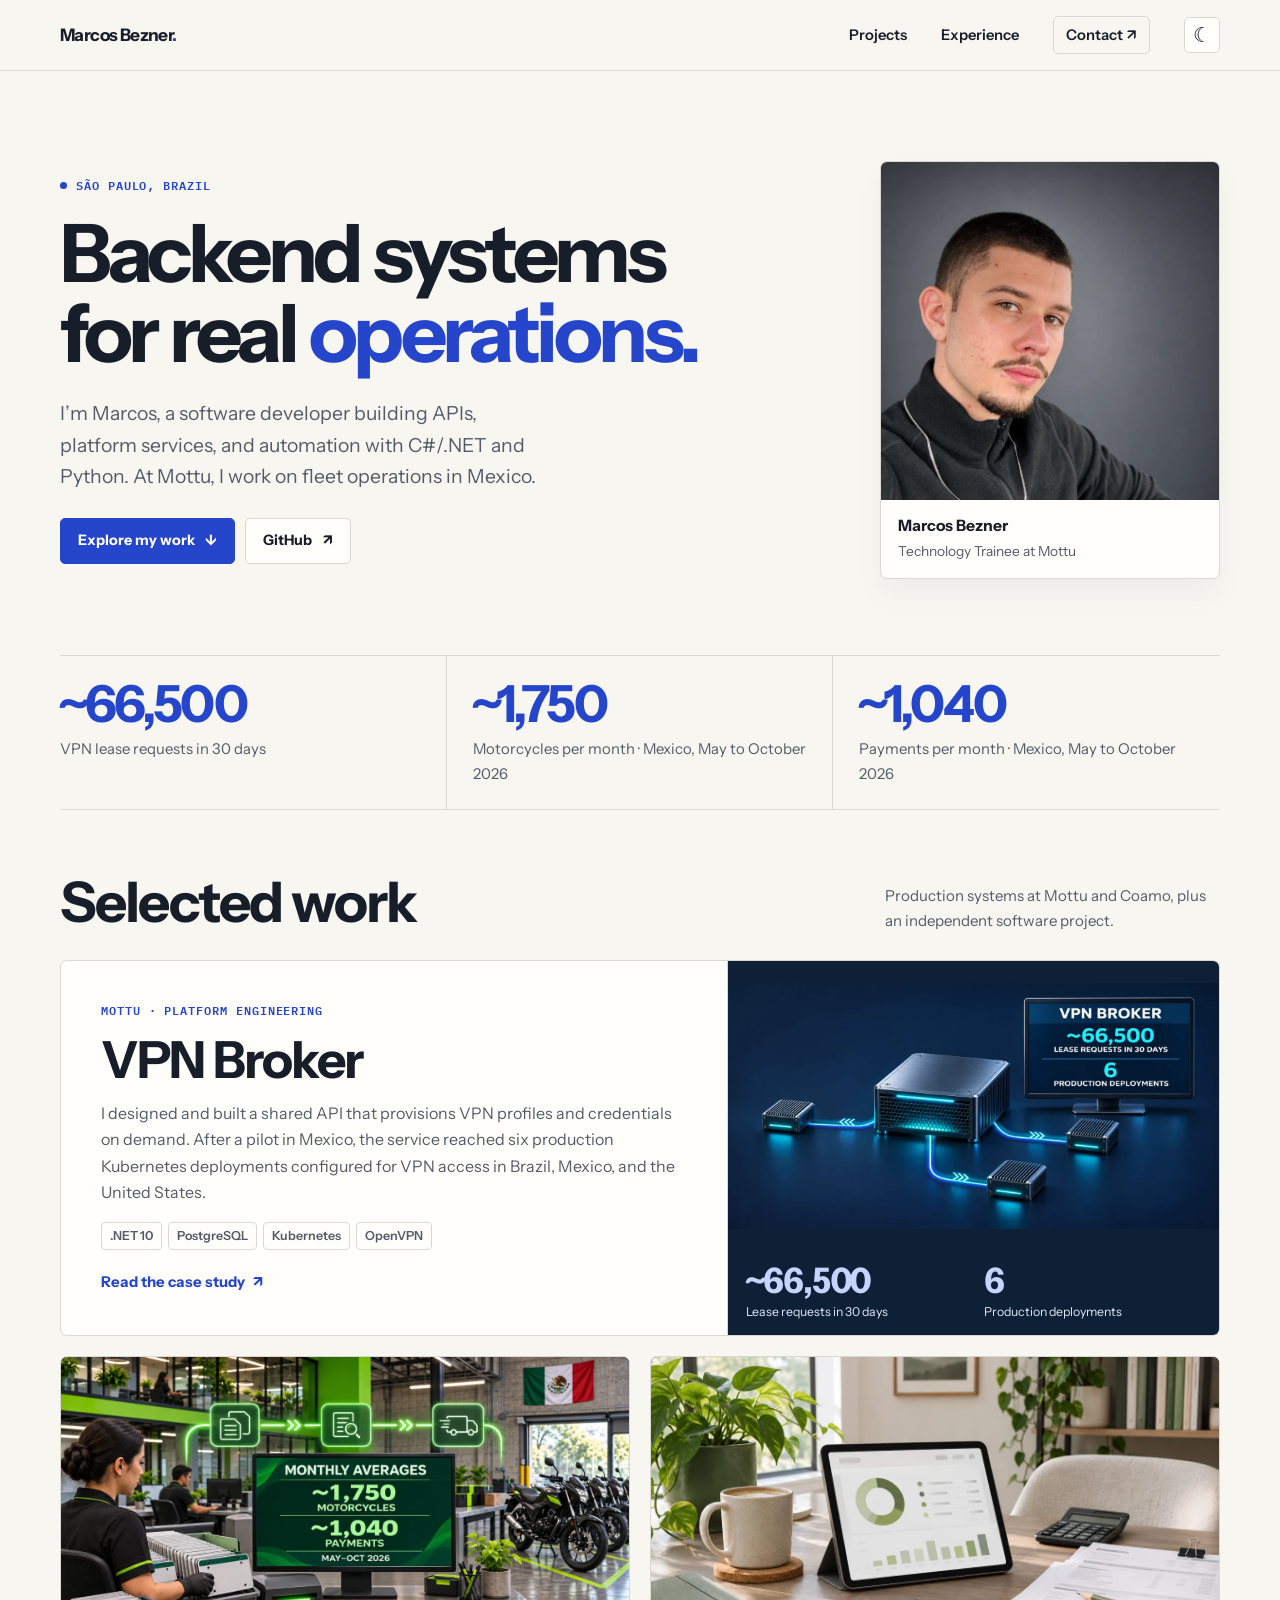
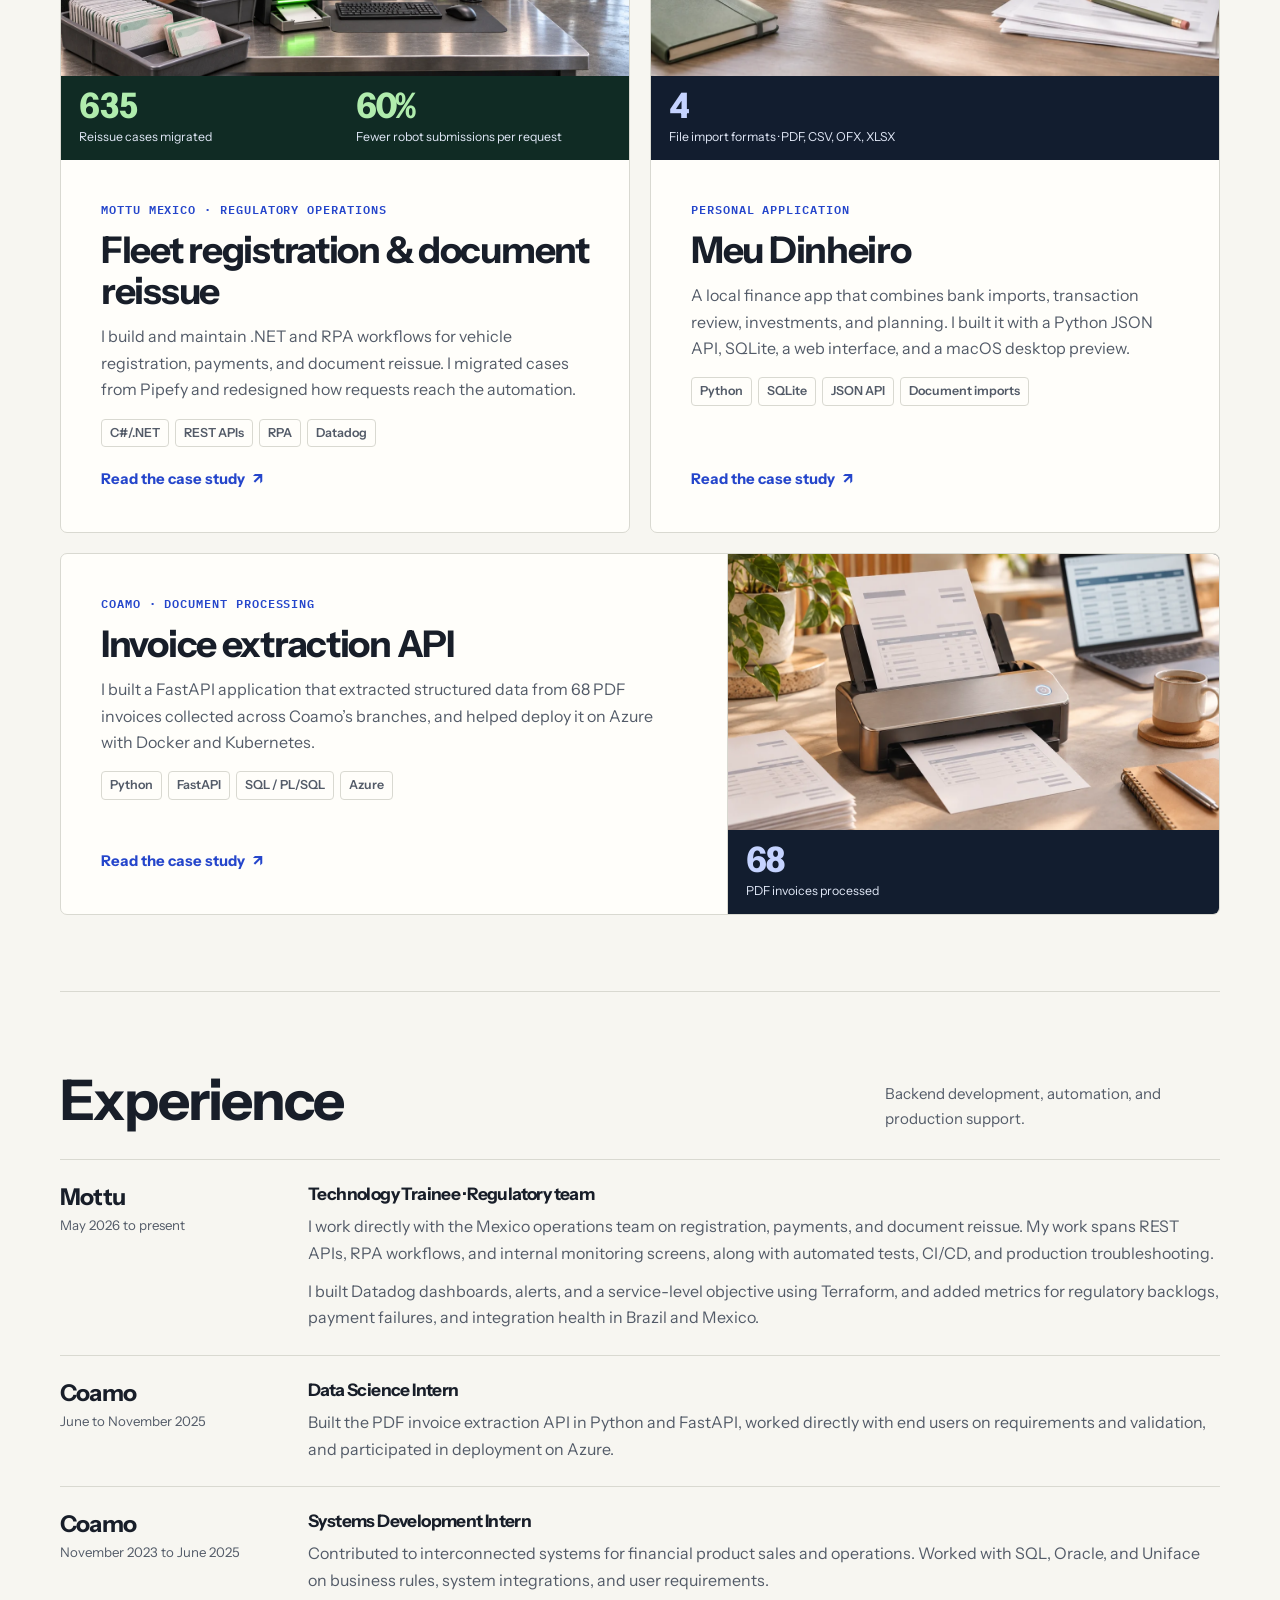
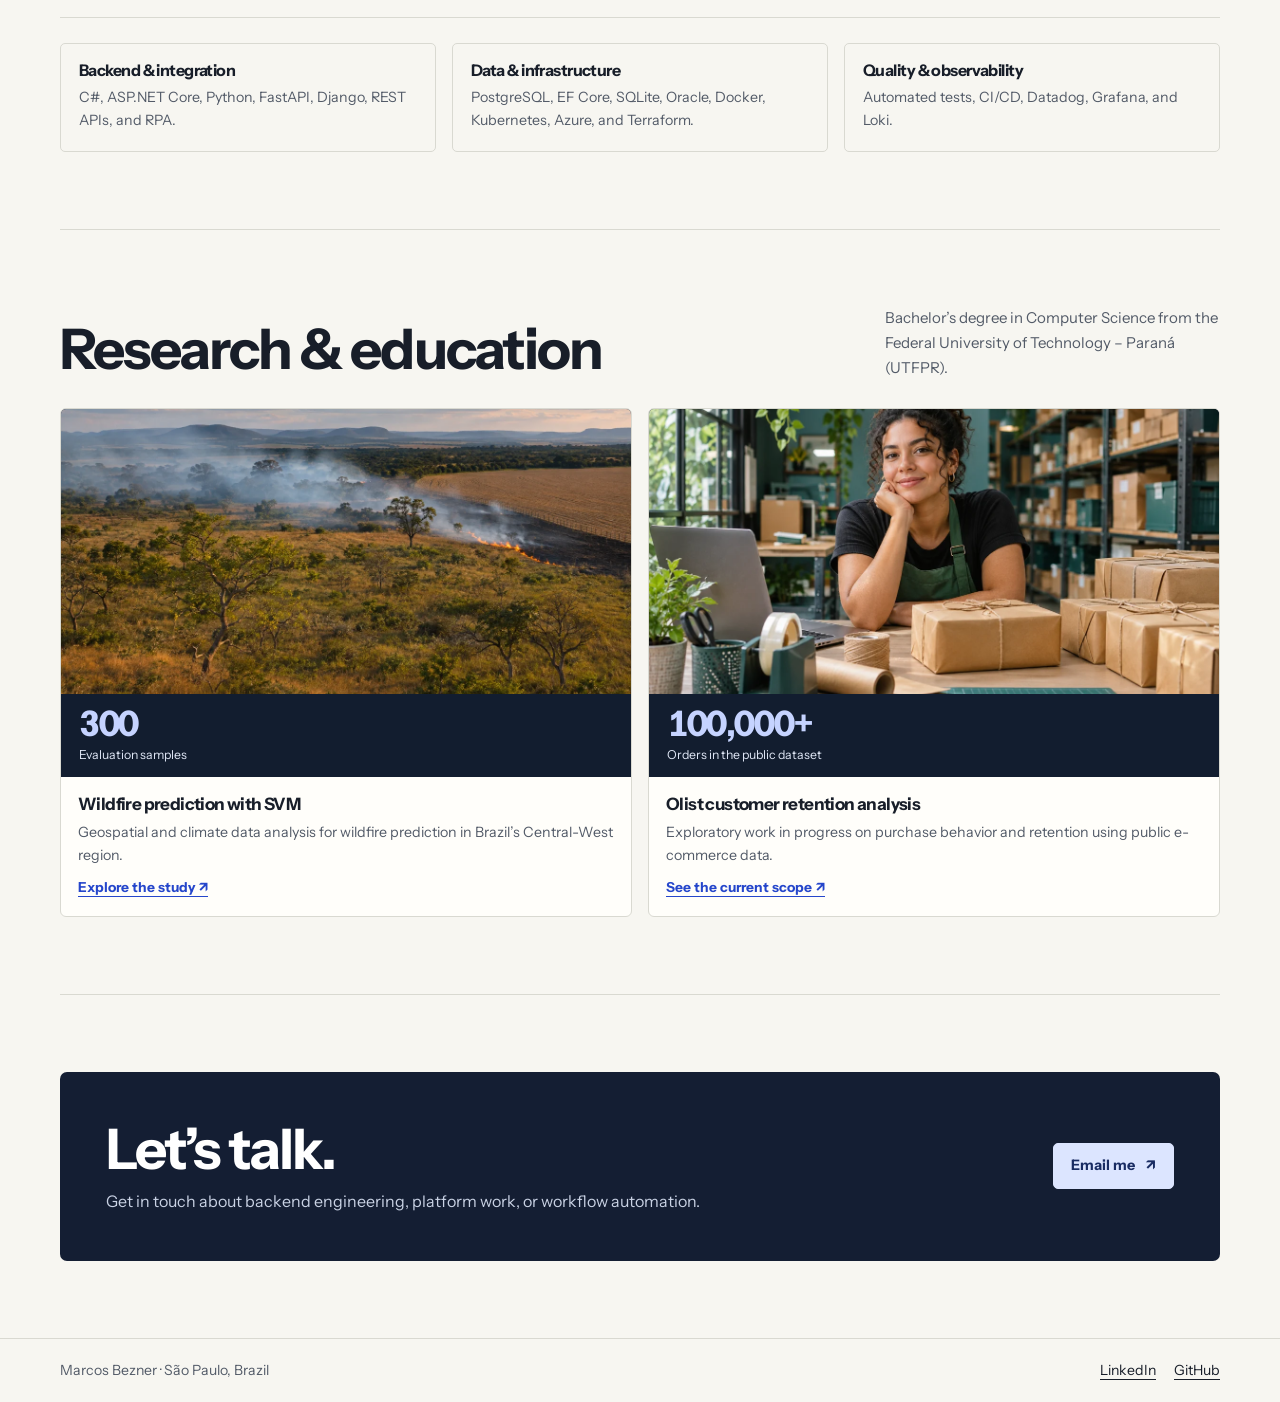
==== index.html @ 36170687 "Redesign portfolio with project case studies and themes" ====
<!doctype html>
<html lang="en">
<head>
  <meta charset="utf-8">
  <meta name="viewport" content="width=device-width, initial-scale=1">
  <title>Marcos Bezner | Backend Engineering &amp; Automation</title>
  <meta name="description" content="Marcos Bezner builds C#/.NET and Python APIs, platform services, and automation. Explore the VPN Broker, regulatory workflows for Mottu Mexico, and more.">
  <meta name="theme-color" content="#f7f6f1">
  <meta property="og:type" content="website">
  <meta property="og:title" content="Marcos Bezner | Backend Engineering &amp; Automation">
  <meta property="og:description" content="Case studies in backend engineering, fleet operations, document processing, and personal finance software.">
  <meta property="og:url" content="https://marcosrampaso.github.io/">
  <meta property="og:image" content="https://marcosrampaso.github.io/assets/images/portfolio-cover.jpg">
  <meta property="og:image:alt" content="Laptop displaying an illustrative backend development workspace">
  <meta name="twitter:card" content="summary_large_image">
  <link rel="canonical" href="https://marcosrampaso.github.io/">
  <link rel="icon" type="image/png" href="assets/images/favicon-32x32.png">
  <script src="assets/theme.js"></script>
  <link rel="stylesheet" href="assets/site.css">
</head>
<body>
  <a class="skip-link" href="#main">Skip to content</a>
  <header class="site-header">
    <div class="wrap header-inner">
      <a class="brand" href="index.html">Marcos Bezner<span>.</span></a>
      <nav class="nav" aria-label="Main navigation">
        <a href="#work">Projects</a>
        <a class="nav-about" href="#experience">Experience</a>
        <a class="nav-contact" href="#contact">Contact <span aria-hidden="true">↗</span></a>
        <button class="theme-toggle" type="button" data-theme-toggle aria-label="Switch to dark mode" hidden><span aria-hidden="true"></span></button>
      </nav>
    </div>
  </header>

  <main id="main">
    <div class="wrap">
      <section class="hero" aria-labelledby="intro-title">
        <div class="hero-copy">
          <p class="eyebrow hero-location">São Paulo, Brazil</p>
          <h1 id="intro-title">Backend systems<br class="hero-break"> for real <em>operations.</em></h1>
          <p class="intro">I’m Marcos, a software developer building APIs, platform services, and automation with C#/.NET and Python. At Mottu, I work on fleet operations in Mexico.</p>
          <div class="actions">
            <a class="button primary" href="#work">Explore my work <span aria-hidden="true">↓</span></a>
            <a class="button" href="https://github.com/marcosrampaso">GitHub <span aria-hidden="true">↗</span></a>
          </div>
        </div>
        <figure class="hero-portrait">
          <img src="assets/images/marcos-bezner.webp" alt="Portrait of Marcos Bezner" width="720" height="720" fetchpriority="high">
          <figcaption><strong>Marcos Bezner</strong><span>Technology Trainee at Mottu</span></figcaption>
        </figure>
      </section>

      <dl class="impact-band" aria-label="Production scale at Mottu">
        <div>
          <dt>~66,500</dt>
          <dd>VPN lease requests in 30 days</dd>
        </div>
        <div>
          <dt>~1,750</dt>
          <dd>Motorcycles per month · Mexico, May to October 2026</dd>
        </div>
        <div>
          <dt>~1,040</dt>
          <dd>Payments per month · Mexico, May to October 2026</dd>
        </div>
      </dl>

      <section class="section work-section" id="work" aria-labelledby="work-title">
        <div class="section-heading">
          <h2 id="work-title">Selected work</h2>
          <p>Production systems at Mottu and Coamo, plus an independent software project.</p>
        </div>

        <div class="project-grid">
          <article class="project project-featured">
            <div class="project-body">
              <p class="project-label">Mottu · Platform engineering</p>
              <h3>VPN Broker</h3>
              <p>I designed and built a shared API that provisions VPN profiles and credentials on demand. After a pilot in Mexico, the service reached six production Kubernetes deployments configured for VPN access in Brazil, Mexico, and the United States.</p>
              <ul class="tags" aria-label="Technologies">
                <li>.NET 10</li><li>PostgreSQL</li><li>Kubernetes</li><li>OpenVPN</li>
              </ul>
              <a class="project-link" href="projects/vpn-broker.html">Read the case study <span aria-hidden="true">↗</span></a>
            </div>
            <figure class="project-cover cover-vpn-broker">
              <img src="assets/images/covers/vpn-broker.webp" alt="Illustration of a VPN Broker host distributing connections to three automation clients. Its monitor shows about 66,500 lease requests in 30 days and six production deployments." width="1360" height="680" loading="lazy" decoding="async">
              <figcaption class="cover-metrics">
                <div class="cover-stat"><strong>~66,500</strong><span>Lease requests in 30 days</span></div>
                <div class="cover-stat"><strong>6</strong><span>Production deployments</span></div>
              </figcaption>
            </figure>
          </article>

          <article class="project">
            <figure class="project-cover cover-mottu-regulatory">
              <img src="assets/images/covers/mottu-regulatory.webp" alt="Illustrated fleet operations center in Mexico with plates and registration cards. Its monitor shows monthly averages of about 1,750 motorcycles and 1,040 payments from May to October 2026." width="1360" height="766" loading="lazy" decoding="async">
              <figcaption class="cover-metrics">
                <div class="cover-stat"><strong>635</strong><span>Reissue cases migrated</span></div>
                <div class="cover-stat"><strong>60%</strong><span>Fewer robot submissions per request</span></div>
              </figcaption>
            </figure>
            <div class="project-body">
              <p class="project-label">Mottu Mexico · Regulatory operations</p>
              <h3>Fleet registration &amp; document reissue</h3>
              <p>I build and maintain .NET and RPA workflows for vehicle registration, payments, and document reissue. I migrated cases from Pipefy and redesigned how requests reach the automation.</p>
              <ul class="tags" aria-label="Technologies">
                <li>C#/.NET</li><li>REST APIs</li><li>RPA</li><li>Datadog</li>
              </ul>
              <a class="project-link" href="projects/mottu-regulatory.html">Read the case study <span aria-hidden="true">↗</span></a>
            </div>
          </article>

          <article class="project">
            <figure class="project-cover cover-meu-dinheiro">
              <img src="assets/images/covers/meu-dinheiro.webp" alt="Illustration of a personal finance desk with documents and an example spending chart." width="1200" height="800" loading="lazy" decoding="async">
              <figcaption class="cover-metrics">
                <div class="cover-stat"><strong>4</strong><span>File import formats · PDF, CSV, OFX, XLSX</span></div>
              </figcaption>
            </figure>
            <div class="project-body">
              <p class="project-label">Personal application</p>
              <h3>Meu Dinheiro</h3>
              <p>A local finance app that combines bank imports, transaction review, investments, and planning. I built it with a Python JSON API, SQLite, a web interface, and a macOS desktop preview.</p>
              <ul class="tags" aria-label="Technologies">
                <li>Python</li><li>SQLite</li><li>JSON API</li><li>Document imports</li>
              </ul>
              <a class="project-link" href="projects/meu-dinheiro.html">Read the case study <span aria-hidden="true">↗</span></a>
            </div>
          </article>

          <article class="project project-wide">
            <div class="project-body">
              <p class="project-label">Coamo · Document processing</p>
              <h3>Invoice extraction API</h3>
              <p>I built a FastAPI application that extracted structured data from 68 PDF invoices collected across Coamo’s branches, and helped deploy it on Azure with Docker and Kubernetes.</p>
              <ul class="tags" aria-label="Technologies">
                <li>Python</li><li>FastAPI</li><li>SQL / PL/SQL</li><li>Azure</li>
              </ul>
              <a class="project-link" href="projects/invoice-extraction.html">Read the case study <span aria-hidden="true">↗</span></a>
            </div>
            <figure class="project-cover cover-invoice-extraction">
              <img src="assets/images/covers/invoice-extraction.webp" alt="Illustration of invoice documents alongside a structured data view." width="1200" height="800" loading="lazy" decoding="async">
              <figcaption class="cover-metrics">
                <div class="cover-stat"><strong>68</strong><span>PDF invoices processed</span></div>
              </figcaption>
            </figure>
          </article>
        </div>
      </section>

      <section class="section" id="experience" aria-labelledby="experience-title">
        <div class="section-heading">
          <h2 id="experience-title">Experience</h2>
          <p>Backend development, automation, and production support.</p>
        </div>
        <div class="experience-list">
          <article class="experience">
            <div>
              <h3>Mottu</h3>
              <p class="experience-date">May 2026 to present</p>
            </div>
            <div>
              <h4>Technology Trainee · Regulatory team</h4>
              <p>I work directly with the Mexico operations team on registration, payments, and document reissue. My work spans REST APIs, RPA workflows, and internal monitoring screens, along with automated tests, CI/CD, and production troubleshooting.</p>
              <p>I built Datadog dashboards, alerts, and a service-level objective using Terraform, and added metrics for regulatory backlogs, payment failures, and integration health in Brazil and Mexico.</p>
            </div>
          </article>
          <article class="experience">
            <div>
              <h3>Coamo</h3>
              <p class="experience-date">June to November 2025</p>
            </div>
            <div>
              <h4>Data Science Intern</h4>
              <p>Built the PDF invoice extraction API in Python and FastAPI, worked directly with end users on requirements and validation, and participated in deployment on Azure.</p>
            </div>
          </article>
          <article class="experience">
            <div>
              <h3>Coamo</h3>
              <p class="experience-date">November 2023 to June 2025</p>
            </div>
            <div>
              <h4>Systems Development Intern</h4>
              <p>Contributed to interconnected systems for financial product sales and operations. Worked with SQL, Oracle, and Uniface on business rules, system integrations, and user requirements.</p>
            </div>
          </article>
        </div>

        <div class="skills-grid" id="services" aria-label="Technical skills">
          <div><h3>Backend &amp; integration</h3><p>C#, ASP.NET Core, Python, FastAPI, Django, REST APIs, and RPA.</p></div>
          <div><h3>Data &amp; infrastructure</h3><p>PostgreSQL, EF Core, SQLite, Oracle, Docker, Kubernetes, Azure, and Terraform.</p></div>
          <div><h3>Quality &amp; observability</h3><p>Automated tests, CI/CD, Datadog, Grafana, and Loki.</p></div>
        </div>
      </section>

      <section class="section" aria-labelledby="research-title">
        <div class="section-heading">
          <h2 id="research-title">Research &amp; education</h2>
          <p>Bachelor’s degree in Computer Science from the Federal University of Technology – Paraná (UTFPR).</p>
        </div>
        <div class="research-grid">
          <article class="research-item">
            <figure class="project-cover cover-wildfire">
              <img src="assets/images/covers/wildfire.webp" alt="Illustrated aerial view of a low wildfire front and smoke in the Brazilian Cerrado." width="1200" height="800" loading="lazy" decoding="async">
              <figcaption class="cover-metrics">
                <div class="cover-stat"><strong>300</strong><span>Evaluation samples</span></div>
              </figcaption>
            </figure>
            <div><h3>Wildfire prediction with SVM</h3><p>Geospatial and climate data analysis for wildfire prediction in Brazil’s Central-West region.</p><a href="projects/wildfire.html">Explore the study <span aria-hidden="true">↗</span></a></div>
          </article>
          <article class="research-item">
            <figure class="project-cover cover-olist-retention">
              <img src="assets/images/covers/olist-retention.webp" alt="Illustrated e-commerce fulfillment workspace with parcels ready to ship." width="1200" height="800" loading="lazy" decoding="async">
              <figcaption class="cover-metrics">
                <div class="cover-stat"><strong>100,000+</strong><span>Orders in the public dataset</span></div>
              </figcaption>
            </figure>
            <div><h3>Olist customer retention analysis</h3><p>Exploratory work in progress on purchase behavior and retention using public e-commerce data.</p><a href="projects/brazilian_ecommerce.html">See the current scope <span aria-hidden="true">↗</span></a></div>
          </article>
        </div>
      </section>

      <section class="section contact-section" id="contact" aria-labelledby="contact-title">
        <div class="contact-box">
          <div><h2 id="contact-title">Let’s talk.</h2><p>Get in touch about backend engineering, platform work, or workflow automation.</p></div>
          <a class="button primary" href="mailto:marcosbezner@gmail.com">Email me <span aria-hidden="true">↗</span></a>
        </div>
      </section>
    </div>
  </main>

  <footer class="site-footer">
    <div class="wrap footer-inner">
      <p>Marcos Bezner · São Paulo, Brazil</p>
      <nav class="footer-links" aria-label="Social links">
        <a href="https://www.linkedin.com/in/marcos-bezner/">LinkedIn</a>
        <a href="https://github.com/marcosrampaso">GitHub</a>
      </nav>
    </div>
  </footer>
</body>
</html>
---- assets/site.css ----
@import url("https://fonts.googleapis.com/css2?family=IBM+Plex+Mono:wght@500;600&family=Instrument+Sans:wght@400;500;600;700&display=swap");

:root {
  color-scheme: light;
  --bg: #f7f6f1;
  --panel: #fffefa;
  --soft: #efeee8;
  --text: #181e29;
  --muted: #535b68;
  --line: #d9d9d1;
  --accent: #2546cb;
  --accent-hover: #1a35a8;
  --accent-soft: #e8edff;
  --on-accent: #fff;
  --width: 1160px;
  --mono: "IBM Plex Mono", ui-monospace, monospace;
}

* {
  box-sizing: border-box;
}

html {
  scroll-behavior: smooth;
  scroll-padding-top: 92px;
}

body {
  margin: 0;
  background: var(--bg);
  color: var(--text);
  font-family: "Instrument Sans", system-ui, sans-serif;
  line-height: 1.65;
}

:root[data-theme="dark"] {
  color-scheme: dark;
  --bg: #0d1524;
  --panel: #151f30;
  --soft: #1c2940;
  --text: #eff3fc;
  --muted: #b5c1d2;
  --line: #33435a;
  --accent: #a8baff;
  --accent-hover: #c4d1ff;
  --accent-soft: #1b294b;
  --on-accent: #111b36;
}

a {
  color: var(--accent);
  text-underline-offset: 4px;
}

a:hover {
  color: var(--accent-hover);
}

a:focus-visible,
button:focus-visible,
summary:focus-visible {
  outline: 3px solid var(--accent);
  outline-offset: 4px;
}

img {
  max-width: 100%;
  height: auto;
}

h1, h2, h3, h4 {
  margin-top: 0;
  line-height: 1.12;
  letter-spacing: -.035em;
}

h2 {
  margin-bottom: 16px;
  font-size: clamp(2rem, 4.4vw, 3.5rem);
}

h3 {
  margin-bottom: 12px;
  font-size: 1.25rem;
}

p {
  margin: 0 0 16px;
  color: var(--muted);
}

ul {
  padding-left: 22px;
  color: var(--muted);
}

li + li {
  margin-top: 8px;
}

.wrap {
  width: min(var(--width), calc(100% - 64px));
  margin-inline: auto;
}

.skip-link {
  position: fixed;
  top: -90px;
  left: 16px;
  z-index: 200;
  padding: 10px 14px;
  background: var(--accent);
  color: var(--on-accent);
}

.skip-link:focus {
  top: 12px;
  color: var(--on-accent);
  outline-offset: 0;
}

.site-header {
  position: sticky;
  top: 0;
  z-index: 100;
  background: var(--bg);
  border-bottom: 1px solid var(--line);
}

.header-inner {
  display: flex;
  align-items: center;
  justify-content: space-between;
  gap: 20px;
  min-height: 70px;
}

.brand {
  color: var(--text);
  font-size: 1.08rem;
  font-weight: 700;
  letter-spacing: -.035em;
  text-decoration: none;
  white-space: nowrap;
}

.brand span {
  color: var(--accent);
}

.nav {
  display: flex;
  align-items: center;
  gap: clamp(16px, 3vw, 34px);
}

.nav a {
  color: var(--text);
  font-size: .92rem;
  font-weight: 600;
  text-decoration: none;
}

.nav a:hover {
  color: var(--accent);
}

.nav .nav-contact {
  padding: 6px 12px;
  border: 1px solid var(--line);
  border-radius: 5px;
}

.theme-toggle {
  display: grid;
  width: 36px;
  height: 36px;
  flex: 0 0 auto;
  place-items: center;
  padding: 0;
  border: 1px solid var(--line);
  border-radius: 5px;
  background: var(--panel);
  color: var(--text);
  cursor: pointer;
}

.theme-toggle[hidden] {
  display: none;
}

.theme-toggle:hover {
  border-color: var(--accent);
  color: var(--accent);
}

.theme-toggle span::before {
  content: "☾";
  font: 1.3rem/1 system-ui, sans-serif;
}

:root[data-theme="dark"] .theme-toggle span::before {
  content: "☀";
}

.hero {
  display: grid;
  grid-template-columns: minmax(0, 1fr) minmax(0, 340px);
  align-items: center;
  gap: clamp(30px, 5vw, 74px);
  padding-block: clamp(54px, 7vw, 94px) clamp(38px, 6vw, 76px);
}

.eyebrow,
.project-label {
  color: var(--accent);
  font-family: var(--mono);
  font-size: .73rem;
  font-weight: 600;
  letter-spacing: .08em;
  text-transform: uppercase;
}

.hero-location {
  display: flex;
  align-items: center;
  gap: 9px;
  margin-bottom: 19px;
}

.hero-location::before {
  width: 7px;
  height: 7px;
  border-radius: 50%;
  background: var(--accent);
  content: "";
}

.hero h1 {
  margin-bottom: 24px;
  font-size: clamp(3.1rem, 6.3vw, 5.65rem);
  line-height: .99;
  letter-spacing: -.055em;
  word-spacing: .035em;
}

.hero h1 em {
  color: var(--accent);
  font-style: normal;
}

.intro {
  max-width: 490px;
  font-size: clamp(1.05rem, 1.65vw, 1.21rem);
}

.hero-portrait {
  margin: 0;
  overflow: hidden;
  border: 1px solid var(--line);
  border-radius: 7px;
  background: var(--panel);
  box-shadow: 0 15px 30px #181e290a;
}

.hero-portrait img {
  display: block;
  width: 100%;
  aspect-ratio: 1 / 1;
  object-fit: cover;
}

.hero-portrait figcaption {
  display: flex;
  flex-direction: column;
  gap: 2px;
  padding: 13px 17px 15px;
  font-size: .86rem;
}

.hero-portrait figcaption strong {
  font-size: .98rem;
}

.hero-portrait figcaption span {
  color: var(--muted);
}

.actions {
  display: flex;
  flex-wrap: wrap;
  gap: 10px;
  margin-top: 25px;
}

.button {
  display: inline-flex;
  align-items: center;
  justify-content: center;
  gap: 10px;
  padding: 10px 17px;
  border: 1px solid var(--line);
  border-radius: 5px;
  background: var(--panel);
  color: var(--text);
  font-size: .9rem;
  font-weight: 700;
  text-decoration: none;
}

.button:hover {
  border-color: var(--accent);
  color: var(--accent);
}

.button.primary {
  border-color: var(--accent);
  background: var(--accent);
  color: var(--on-accent);
}

.button.primary:hover {
  border-color: var(--accent-hover);
  background: var(--accent-hover);
}

.impact-band {
  display: grid;
  grid-template-columns: repeat(3, minmax(0, 1fr));
  margin: 0;
  border-block: 1px solid var(--line);
}

.impact-band > div {
  padding: 21px 26px 23px;
  border-inline-end: 1px solid var(--line);
}

.impact-band > div:first-child {
  padding-inline-start: 0;
}

.impact-band > div:last-child {
  border-inline-end: 0;
}

.impact-band dt {
  color: var(--accent);
  font-size: clamp(2rem, 4vw, 3.45rem);
  font-weight: 700;
  line-height: 1.04;
  letter-spacing: -.045em;
}

.impact-band dd {
  margin: 7px 0 0;
  color: var(--muted);
  font-size: .93rem;
}

.section {
  padding-block: clamp(44px, 6vw, 80px);
  border-top: 1px solid var(--line);
}

.work-section {
  padding-top: clamp(36px, 4.7vw, 64px);
  border-top: 0;
}

.section-heading {
  display: flex;
  justify-content: space-between;
  align-items: end;
  gap: 24px;
  margin-bottom: 27px;
}

.section-heading h2,
.section-heading p {
  margin: 0;
}

.section-heading p {
  max-width: 335px;
  font-size: .94rem;
}

.project-grid {
  display: grid;
  grid-template-columns: repeat(2, minmax(0, 1fr));
  gap: 20px;
}

.project {
  display: flex;
  min-width: 0;
  flex-direction: column;
  overflow: hidden;
  border: 1px solid var(--line);
  border-radius: 7px;
  background: var(--panel);
}

.project-featured,
.project-wide {
  display: grid;
  grid-column: 1 / -1;
  grid-template-columns: minmax(0, 1.15fr) minmax(0, .85fr);
}

.project-body {
  display: flex;
  flex: 1;
  flex-direction: column;
  align-items: start;
  padding: clamp(22px, 3.5vw, 40px);
}

.project-label {
  margin-bottom: 10px;
}

.project h3 {
  font-size: clamp(1.65rem, 3vw, 2.3rem);
}

.project-featured h3 {
  font-size: clamp(2rem, 4vw, 3.35rem);
}

.project-body > p:not(.project-label) {
  max-width: 58ch;
}

.tags {
  display: flex;
  flex-wrap: wrap;
  gap: 6px;
  margin: 0 0 20px;
  padding: 0;
  list-style: none;
}

.tags li {
  margin: 0;
  padding: 3px 8px;
  border: 1px solid var(--line);
  border-radius: 4px;
  font-size: .78rem;
  font-weight: 600;
}

.project-link {
  display: inline-flex;
  align-items: center;
  gap: 7px;
  margin-top: auto;
  font-size: .93rem;
  font-weight: 700;
  text-decoration: none;
}

.project-link:hover {
  text-decoration: underline;
}

.project-cover {
  display: grid;
  grid-template-rows: minmax(0, 1fr) auto;
  min-width: 0;
  margin: 0;
  background: #121d2f;
  color: #f5f7ff;
}

.project-cover img {
  display: block;
  width: 100%;
  aspect-ratio: 16 / 9;
  object-fit: cover;
}

.project-featured .project-cover,
.project-wide .project-cover {
  border-inline-start: 1px solid var(--line);
}

.cover-vpn-broker {
  background: #0e2036;
}

.cover-vpn-broker img {
  height: 100%;
  aspect-ratio: 2 / 1;
  object-fit: contain;
}

.cover-mottu-regulatory {
  background: #102b24;
}

.cover-mottu-regulatory img {
  object-fit: contain;
}

.cover-metrics {
  display: flex;
  flex-wrap: wrap;
  gap: 10px 22px;
  align-items: start;
  padding: 12px 18px 14px;
}

.cover-stat {
  min-width: 0;
  flex: 1 1 120px;
}

.cover-stat strong,
.cover-stat span {
  display: block;
}

.cover-stat strong {
  color: #c5d3ff;
  font-size: clamp(1.5rem, 3.6vw, 2.2rem);
  font-weight: 700;
  font-variant-numeric: tabular-nums;
  line-height: 1.05;
  letter-spacing: -.04em;
}

.cover-stat span {
  margin-top: 4px;
  color: #e1e8f7;
  font-size: .77rem;
  line-height: 1.35;
}

.cover-mottu-regulatory .cover-stat strong {
  color: #b0ecad;
}

.case-cover {
  margin: 26px 0 32px;
  overflow: hidden;
  border: 1px solid var(--line);
  border-radius: 7px;
}

.experience-list {
  border-top: 1px solid var(--line);
}

.experience {
  display: grid;
  grid-template-columns: minmax(0, 220px) minmax(0, 1fr);
  gap: 28px;
  padding-block: 24px;
  border-bottom: 1px solid var(--line);
}

.experience h3 {
  margin-bottom: 5px;
  font-size: 1.45rem;
}

.experience h4 {
  margin-bottom: 10px;
  font-size: 1.08rem;
}

.experience p {
  margin-bottom: 0;
}

.experience p + p {
  margin-top: 12px;
}

.experience-date {
  font-size: .83rem;
}

.skills-grid,
.research-grid {
  display: grid;
  grid-template-columns: repeat(3, minmax(0, 1fr));
  gap: 16px;
  margin-top: 25px;
}

.skills-grid > div {
  padding: 18px;
  border: 1px solid var(--line);
  border-radius: 5px;
}

.skills-grid h3 {
  margin-bottom: 6px;
  font-size: 1rem;
}

.skills-grid p,
.research-item p {
  margin-bottom: 0;
  font-size: .89rem;
}

.research-grid {
  grid-template-columns: repeat(2, minmax(0, 1fr));
}

.research-item {
  display: flex;
  min-width: 0;
  flex-direction: column;
  overflow: hidden;
  border: 1px solid var(--line);
  border-radius: 6px;
  background: var(--panel);
}

.research-item > div {
  padding: 17px;
}

.research-item .project-cover img {
  aspect-ratio: 2 / 1;
}

.research-item h3 {
  margin-bottom: 7px;
  font-size: 1.07rem;
}

.research-item a {
  display: inline-block;
  margin-top: 8px;
  font-size: .86rem;
  font-weight: 700;
}

.contact-box {
  display: flex;
  justify-content: space-between;
  align-items: center;
  gap: 24px;
  padding: clamp(22px, 4vw, 46px);
  border-radius: 7px;
  background: #141e33;
}

.contact-box h2 {
  margin-bottom: 8px;
  color: #fff;
}

.contact-box p {
  margin: 0;
  color: #c9d2e4;
}

.contact-box .button {
  flex: 0 0 auto;
  border-color: #dce5ff;
  background: #dce5ff;
  color: #192c63;
}

.contact-box .button:hover {
  background: #fff;
}

.site-footer {
  padding-block: 20px;
  border-top: 1px solid var(--line);
}

.footer-inner,
.footer-links {
  display: flex;
  flex-wrap: wrap;
  gap: 12px 18px;
}

.footer-inner {
  justify-content: space-between;
  font-size: .88rem;
}

.footer-inner p {
  margin: 0;
}

.footer-links a {
  color: var(--text);
}

/* Shared case studies and research pages */
.case-main,
.layout > .container {
  width: min(880px, calc(100% - 64px));
  margin-inline: auto;
  padding-block: clamp(30px, 6vw, 65px) 65px;
}

.case-main h1,
.layout h1 {
  margin: 0 0 16px;
  font-size: clamp(2.3rem, 5.8vw, 4.5rem);
  letter-spacing: -.045em;
  word-spacing: .035em;
}

.back-link {
  display: inline-block;
  margin-bottom: 24px;
  font-size: .9rem;
  font-weight: 600;
}

.case-lead {
  max-width: 65ch;
  font-size: clamp(1rem, 2.3vw, 1.23rem);
}

.case-facts {
  display: grid;
  grid-template-columns: repeat(3, minmax(0, 1fr));
  gap: 18px;
  margin: 26px 0;
  padding-block: 19px;
  border-block: 1px solid var(--line);
}

.case-facts dt {
  color: var(--accent);
  font-family: var(--mono);
  font-size: .72rem;
  text-transform: uppercase;
}

.case-facts dd {
  margin: 5px 0 0;
  font-size: .92rem;
}

.case-section {
  margin-top: 38px;
}

.case-section h2,
.layout h2 {
  font-size: clamp(1.6rem, 3vw, 2.25rem);
}

.case-section h3 {
  font-size: 1.12rem;
}

.case-toc {
  display: flex;
  flex-wrap: wrap;
  gap: 8px 16px;
  margin: 20px 0 25px;
  padding-block: 14px;
  border-block: 1px solid var(--line);
  font-size: .87rem;
}

.case-toc a {
  color: var(--muted);
}

.notice {
  margin-block: 22px;
  padding: 13px 17px;
  border-left: 3px solid var(--accent);
  background: var(--accent-soft);
  color: var(--muted);
  font-size: .92rem;
}

.architecture {
  display: flex;
  flex-wrap: wrap;
  align-items: stretch;
  gap: 9px;
  margin-block: 20px;
}

.workflow-node {
  flex: 1 1 135px;
  padding: 13px;
  border: 1px solid var(--line);
  border-radius: 5px;
  background: var(--panel);
  color: var(--muted);
  font-size: .89rem;
}

.workflow-node strong {
  display: block;
  margin-bottom: 4px;
  color: var(--text);
}

.case-columns,
.demo-gallery {
  display: grid;
  grid-template-columns: repeat(2, minmax(0, 1fr));
  gap: 18px;
}

.demo-gallery {
  margin: 20px 0 32px;
}

.demo-shot {
  margin: 0;
  overflow: hidden;
  border: 1px solid var(--line);
  border-radius: 6px;
  background: var(--panel);
}

.demo-shot-wide {
  grid-column: 1 / -1;
}

.demo-shot a,
.demo-shot img {
  display: block;
}

.demo-shot a:focus-visible {
  outline-offset: -4px;
}

.demo-shot figcaption {
  padding: 12px 16px;
  color: var(--muted);
  font-size: .9rem;
}

.demo-shot figcaption strong {
  display: block;
  margin-bottom: 4px;
  color: var(--text);
}

.gallery-note {
  font-size: .92rem;
}

.sample-table,
.layout table {
  overflow-x: auto;
}

table {
  width: 100%;
  border-collapse: collapse;
  font-size: .9rem;
}

th,
td {
  padding: 10px 13px;
  border-bottom: 1px solid var(--line);
  text-align: left;
}

th {
  background: var(--panel);
  white-space: nowrap;
}

td {
  color: var(--muted);
}

tbody tr:last-child td {
  border-bottom: 0;
}

code {
  color: var(--accent);
  font-family: var(--mono);
  font-size: .88em;
  overflow-wrap: anywhere;
}

.layout h2 {
  margin-top: 36px;
}

.layout h3 {
  margin-top: 20px;
}

.layout img {
  display: block;
  margin-inline: auto;
}

.layout iframe {
  display: block;
  width: 100%;
  height: 520px;
  border: 0;
}

.layout figure {
  max-width: 100%;
  margin-inline: 0;
}

.layout table {
  display: block;
}

.map-container {
  margin-block: 26px;
  overflow: hidden;
  border: 1px solid var(--line);
  border-radius: 6px;
}

iframecaption {
  display: block;
}

@media (max-width: 980px) {
  .hero {
    grid-template-columns: minmax(0, 1fr) minmax(0, 290px);
  }
}

@media (max-width: 760px) {
  .wrap,
  .case-main,
  .layout > .container {
    width: calc(100% - 36px);
  }

  .hero {
    grid-template-columns: minmax(0, 1fr);
    gap: 24px;
    padding-block: 43px 30px;
  }

  .hero h1 {
    font-size: clamp(2.95rem, 9.6vw, 4.5rem);
  }

  .hero-break {
    display: none;
  }

  .hero-portrait {
    display: flex;
    align-items: center;
    justify-self: start;
    box-shadow: none;
  }

  .hero-portrait img {
    width: 72px;
  }

  .hero-portrait figcaption {
    padding: 8px 12px;
  }

  .impact-band > div {
    padding: 15px 10px 17px;
  }

  .impact-band dt {
    font-size: clamp(1.6rem, 5.5vw, 2.6rem);
  }

  .impact-band dd {
    font-size: .75rem;
    line-height: 1.4;
  }

  .section-heading {
    display: block;
    margin-bottom: 19px;
  }

  .section-heading p {
    margin-top: 7px;
  }

  .project-grid,
  .project-featured,
  .project-wide,
  .skills-grid,
  .research-grid,
  .demo-gallery,
  .case-columns {
    grid-template-columns: minmax(0, 1fr);
  }

  .project-featured .project-cover,
  .project-wide .project-cover {
    border-top: 1px solid var(--line);
    border-inline-start: 0;
  }

  .experience {
    grid-template-columns: minmax(0, 1fr);
    gap: 12px;
  }

  .layout iframe {
    height: 375px;
  }
}

@media (max-width: 400px) {
  .header-inner {
    min-height: 59px;
    gap: 10px;
  }

  .brand {
    font-size: .96rem;
  }

  .nav {
    gap: 8px;
  }

  .theme-toggle {
    width: 34px;
    height: 34px;
  }

  .nav a {
    font-size: .77rem;
  }

  .nav .nav-contact {
    padding-inline: 5px;
  }

  .case-facts {
    grid-template-columns: minmax(0, 1fr);
    gap: 9px;
  }

  .contact-box {
    align-items: start;
    flex-direction: column;
  }
}

@media (max-width: 360px) {
  html {
    scroll-padding-top: 108px;
  }

  .header-inner {
    flex-wrap: wrap;
    gap: 5px;
    padding-block: 8px;
  }

  .nav {
    flex-basis: 100%;
    justify-content: space-between;
    gap: 7px;
  }

  .nav a {
    font-size: .72rem;
  }

  .nav .nav-contact span {
    display: none;
  }

  .impact-band dt {
    font-size: 1.35rem;
  }
}

@media (prefers-reduced-motion: reduce) {
  html {
    scroll-behavior: auto;
  }
}
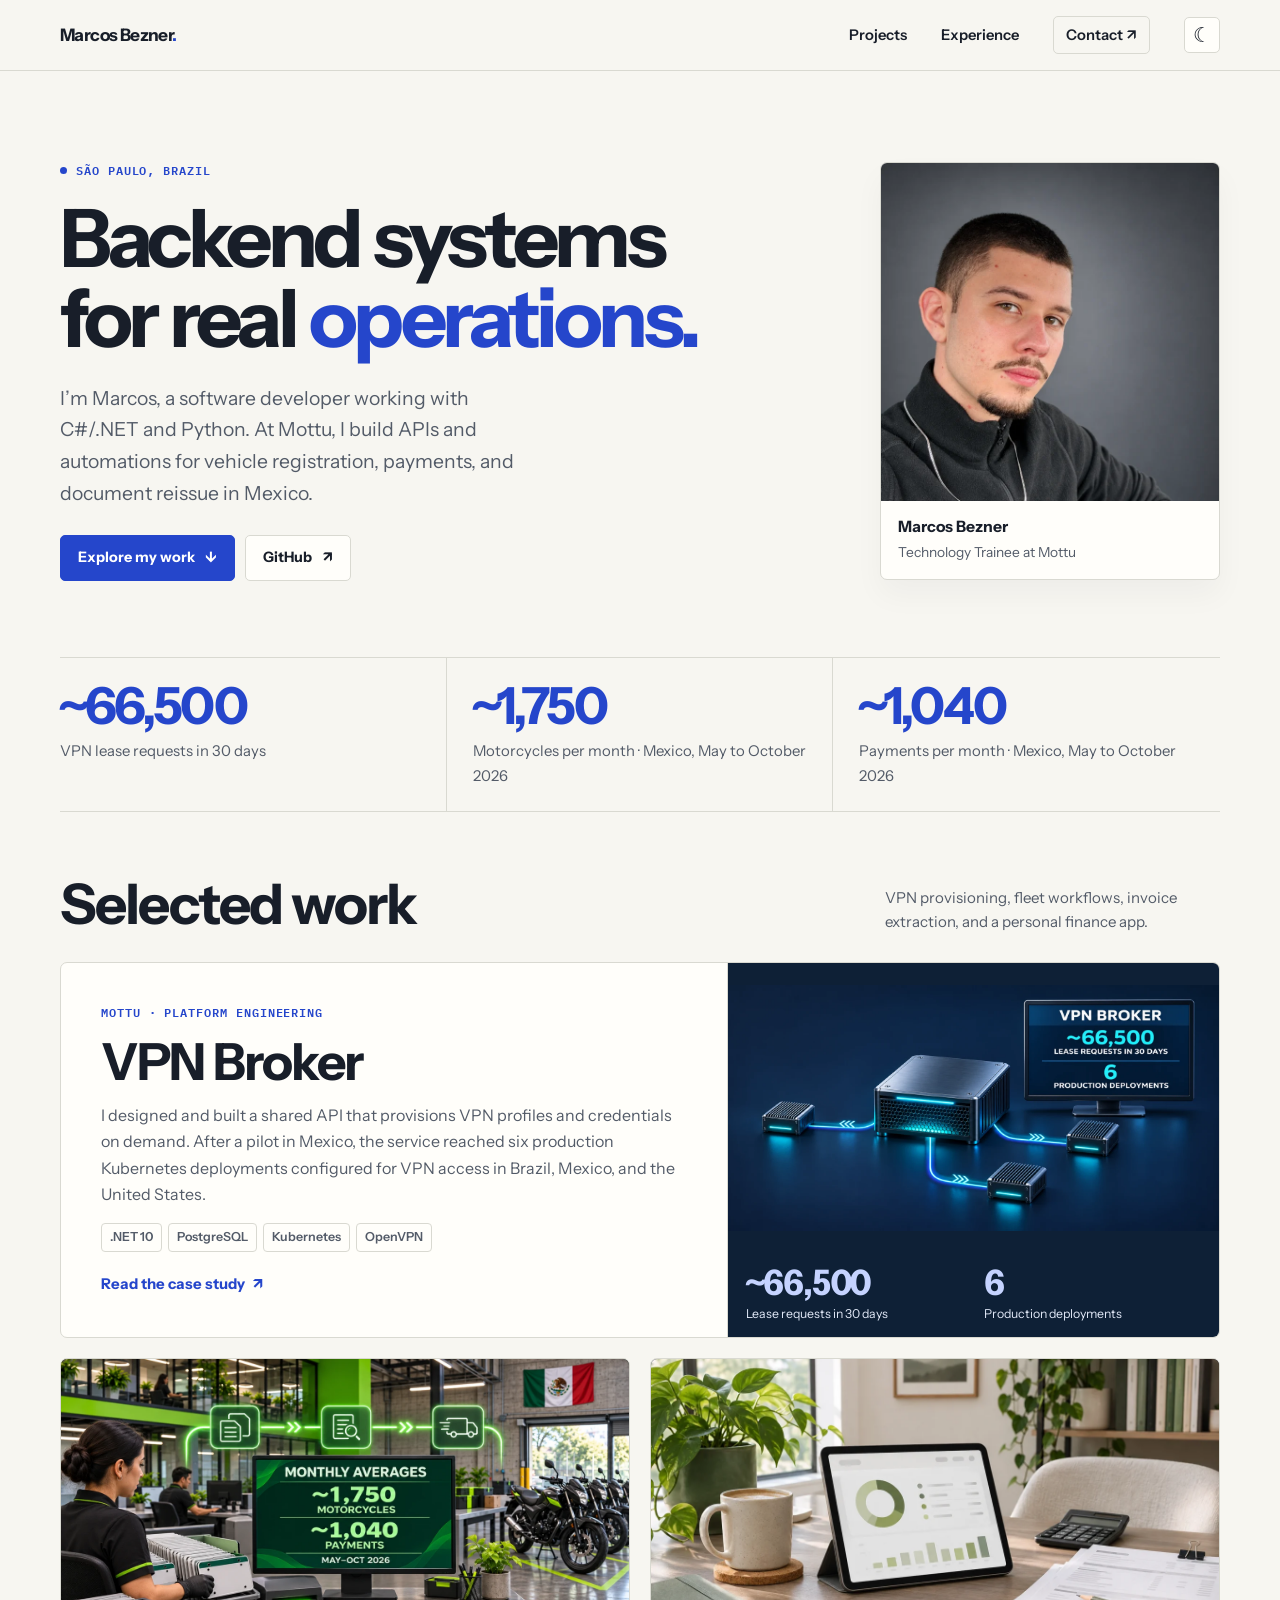
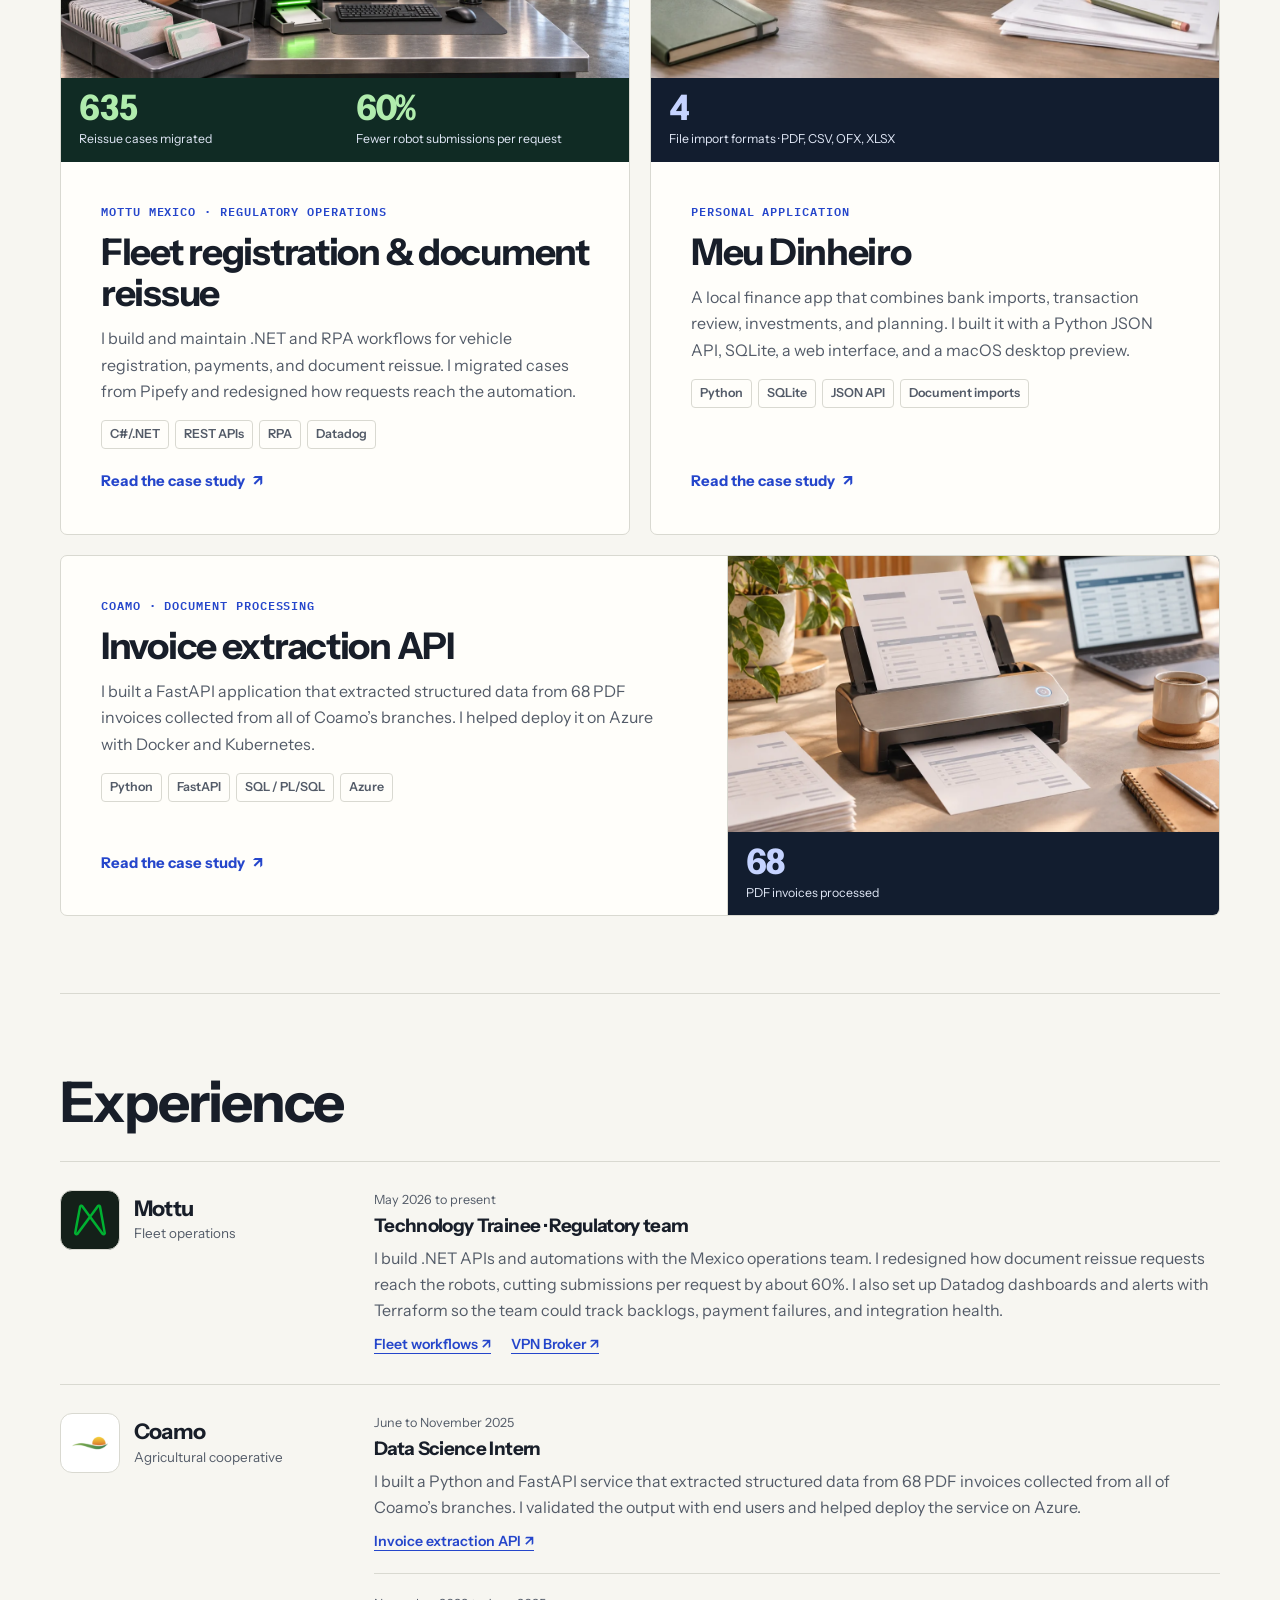
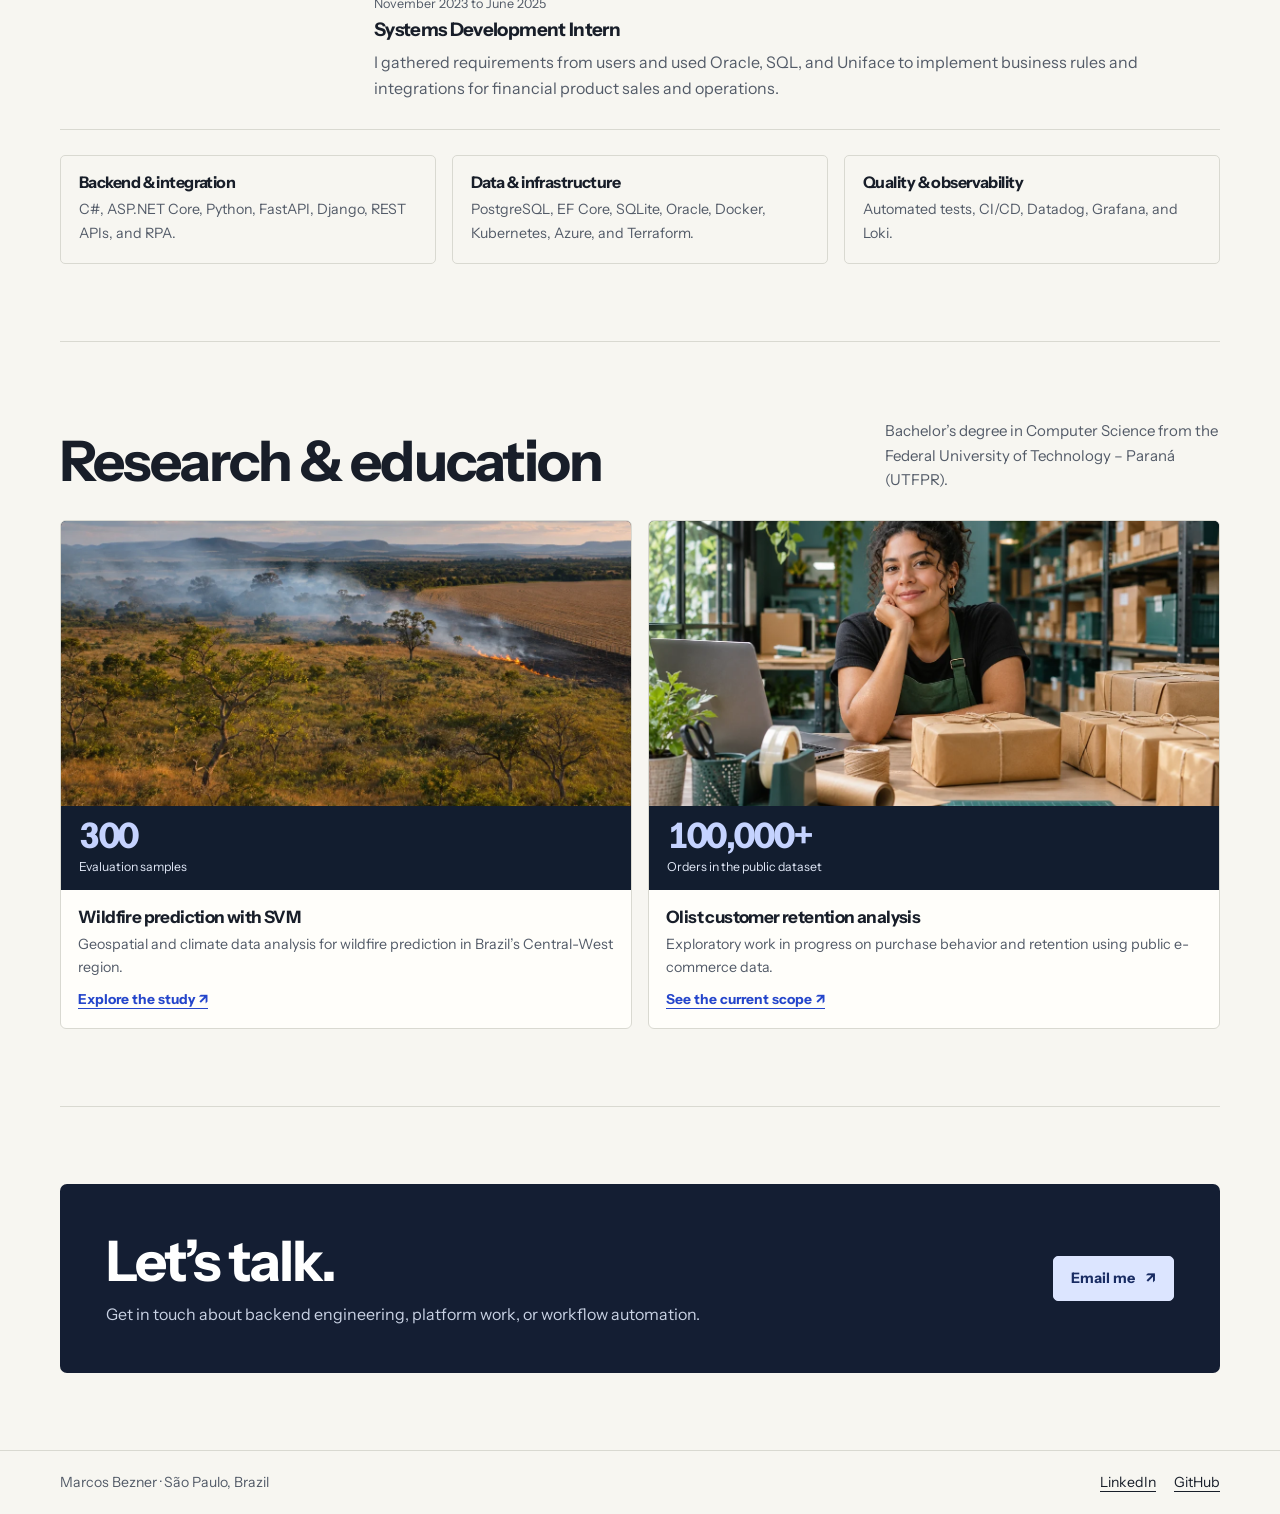
==== commit a46e589e: "Add employer logos and clarify portfolio experience" ====
--- a/index.html
+++ b/index.html
@@ -38,7 +38,7 @@
         <div class="hero-copy">
           <p class="eyebrow hero-location">São Paulo, Brazil</p>
           <h1 id="intro-title">Backend systems<br class="hero-break"> for real <em>operations.</em></h1>
-          <p class="intro">I’m Marcos, a software developer building APIs, platform services, and automation with C#/.NET and Python. At Mottu, I work on fleet operations in Mexico.</p>
+          <p class="intro">I’m Marcos, a software developer working with C#/.NET and Python. At Mottu, I build APIs and automations for vehicle registration, payments, and document reissue in Mexico.</p>
           <div class="actions">
             <a class="button primary" href="#work">Explore my work <span aria-hidden="true">↓</span></a>
             <a class="button" href="https://github.com/marcosrampaso">GitHub <span aria-hidden="true">↗</span></a>
@@ -68,7 +68,7 @@
       <section class="section work-section" id="work" aria-labelledby="work-title">
         <div class="section-heading">
           <h2 id="work-title">Selected work</h2>
-          <p>Production systems at Mottu and Coamo, plus an independent software project.</p>
+          <p>VPN provisioning, fleet workflows, invoice extraction, and a personal finance app.</p>
         </div>
 
         <div class="project-grid">
@@ -132,7 +132,7 @@
             <div class="project-body">
               <p class="project-label">Coamo · Document processing</p>
               <h3>Invoice extraction API</h3>
-              <p>I built a FastAPI application that extracted structured data from 68 PDF invoices collected across Coamo’s branches, and helped deploy it on Azure with Docker and Kubernetes.</p>
+              <p>I built a FastAPI application that extracted structured data from 68 PDF invoices collected from all of Coamo’s branches. I helped deploy it on Azure with Docker and Kubernetes.</p>
               <ul class="tags" aria-label="Technologies">
                 <li>Python</li><li>FastAPI</li><li>SQL / PL/SQL</li><li>Azure</li>
               </ul>
@@ -151,38 +151,46 @@
       <section class="section" id="experience" aria-labelledby="experience-title">
         <div class="section-heading">
           <h2 id="experience-title">Experience</h2>
-          <p>Backend development, automation, and production support.</p>
         </div>
         <div class="experience-list">
           <article class="experience">
-            <div>
-              <h3>Mottu</h3>
-              <p class="experience-date">May 2026 to present</p>
-            </div>
-            <div>
-              <h4>Technology Trainee · Regulatory team</h4>
-              <p>I work directly with the Mexico operations team on registration, payments, and document reissue. My work spans REST APIs, RPA workflows, and internal monitoring screens, along with automated tests, CI/CD, and production troubleshooting.</p>
-              <p>I built Datadog dashboards, alerts, and a service-level objective using Terraform, and added metrics for regulatory backlogs, payment failures, and integration health in Brazil and Mexico.</p>
+            <div class="experience-company">
+              <div class="company-mark company-mark-mottu">
+                <img src="assets/images/companies/mottu.svg" alt="" width="32" height="32" loading="lazy" decoding="async">
+              </div>
+              <div><h3>Mottu</h3><p>Fleet operations</p></div>
+            </div>
+            <div class="experience-roles">
+              <div class="experience-role">
+                <p class="experience-date"><time datetime="2026-05">May 2026</time> to present</p>
+                <h4>Technology Trainee · Regulatory team</h4>
+                <p>I build .NET APIs and automations with the Mexico operations team. I redesigned how document reissue requests reach the robots, cutting submissions per request by about 60%. I also set up Datadog dashboards and alerts with Terraform so the team could track backlogs, payment failures, and integration health.</p>
+                <div class="experience-links">
+                  <a href="projects/mottu-regulatory.html">Fleet workflows <span aria-hidden="true">↗</span></a>
+                  <a href="projects/vpn-broker.html">VPN Broker <span aria-hidden="true">↗</span></a>
+                </div>
+              </div>
             </div>
           </article>
           <article class="experience">
-            <div>
-              <h3>Coamo</h3>
-              <p class="experience-date">June to November 2025</p>
-            </div>
-            <div>
-              <h4>Data Science Intern</h4>
-              <p>Built the PDF invoice extraction API in Python and FastAPI, worked directly with end users on requirements and validation, and participated in deployment on Azure.</p>
-            </div>
-          </article>
-          <article class="experience">
-            <div>
-              <h3>Coamo</h3>
-              <p class="experience-date">November 2023 to June 2025</p>
-            </div>
-            <div>
-              <h4>Systems Development Intern</h4>
-              <p>Contributed to interconnected systems for financial product sales and operations. Worked with SQL, Oracle, and Uniface on business rules, system integrations, and user requirements.</p>
+            <div class="experience-company">
+              <div class="company-mark company-mark-coamo">
+                <img src="assets/images/companies/coamo.webp" alt="" width="36" height="36" loading="lazy" decoding="async">
+              </div>
+              <div><h3>Coamo</h3><p>Agricultural cooperative</p></div>
+            </div>
+            <div class="experience-roles">
+              <div class="experience-role">
+                <p class="experience-date"><time datetime="2025-06">June</time> to <time datetime="2025-11">November 2025</time></p>
+                <h4>Data Science Intern</h4>
+                <p>I built a Python and FastAPI service that extracted structured data from 68 PDF invoices collected from all of Coamo’s branches. I validated the output with end users and helped deploy the service on Azure.</p>
+                <div class="experience-links"><a href="projects/invoice-extraction.html">Invoice extraction API <span aria-hidden="true">↗</span></a></div>
+              </div>
+              <div class="experience-role">
+                <p class="experience-date"><time datetime="2023-11">November 2023</time> to <time datetime="2025-06">June 2025</time></p>
+                <h4>Systems Development Intern</h4>
+                <p>I gathered requirements from users and used Oracle, SQL, and Uniface to implement business rules and integrations for financial product sales and operations.</p>
+              </div>
             </div>
           </article>
         </div>
--- a/assets/site.css
+++ b/assets/site.css
@@ -555,32 +555,79 @@
 
 .experience {
   display: grid;
-  grid-template-columns: minmax(0, 220px) minmax(0, 1fr);
-  gap: 28px;
-  padding-block: 24px;
+  grid-template-columns: minmax(0, 250px) minmax(0, 1fr);
+  gap: clamp(24px, 5vw, 64px);
+  padding-block: 28px;
   border-bottom: 1px solid var(--line);
 }
 
+.experience-company {
+  display: flex;
+  align-items: center;
+  align-self: start;
+  gap: 14px;
+}
+
+.company-mark {
+  display: grid;
+  place-items: center;
+  flex: 0 0 60px;
+  height: 60px;
+  border: 1px solid var(--line);
+  border-radius: 12px;
+}
+
+.company-mark img {
+  display: block;
+  max-height: 37px;
+  object-fit: contain;
+}
+
+.company-mark-mottu {
+  background: #142019;
+}
+
+.company-mark-coamo {
+  background: #fff;
+}
+
 .experience h3 {
-  margin-bottom: 5px;
-  font-size: 1.45rem;
+  margin-bottom: 4px;
+  font-size: 1.35rem;
+}
+
+.experience-company p {
+  font-size: .84rem;
+  line-height: 1.4;
 }
 
 .experience h4 {
-  margin-bottom: 10px;
-  font-size: 1.08rem;
+  margin-bottom: 8px;
+  font-size: 1.17rem;
 }
 
 .experience p {
   margin-bottom: 0;
 }
 
-.experience p + p {
-  margin-top: 12px;
-}
-
-.experience-date {
-  font-size: .83rem;
+.experience-role + .experience-role {
+  margin-top: 20px;
+  padding-top: 20px;
+  border-top: 1px solid var(--line);
+}
+
+.experience .experience-date {
+  margin-bottom: 5px;
+  font-size: .79rem;
+}
+
+.experience-links {
+  display: flex;
+  flex-wrap: wrap;
+  gap: 4px 20px;
+  margin-top: 9px;
+  font-size: .88rem;
+  font-weight: 600;
 }
 
 .skills-grid,
@@ -1015,7 +1062,12 @@
 
   .experience {
     grid-template-columns: minmax(0, 1fr);
-    gap: 12px;
+    gap: 17px;
+  }
+
+  .company-mark {
+    flex-basis: 52px;
+    height: 52px;
   }
 
   .layout iframe {
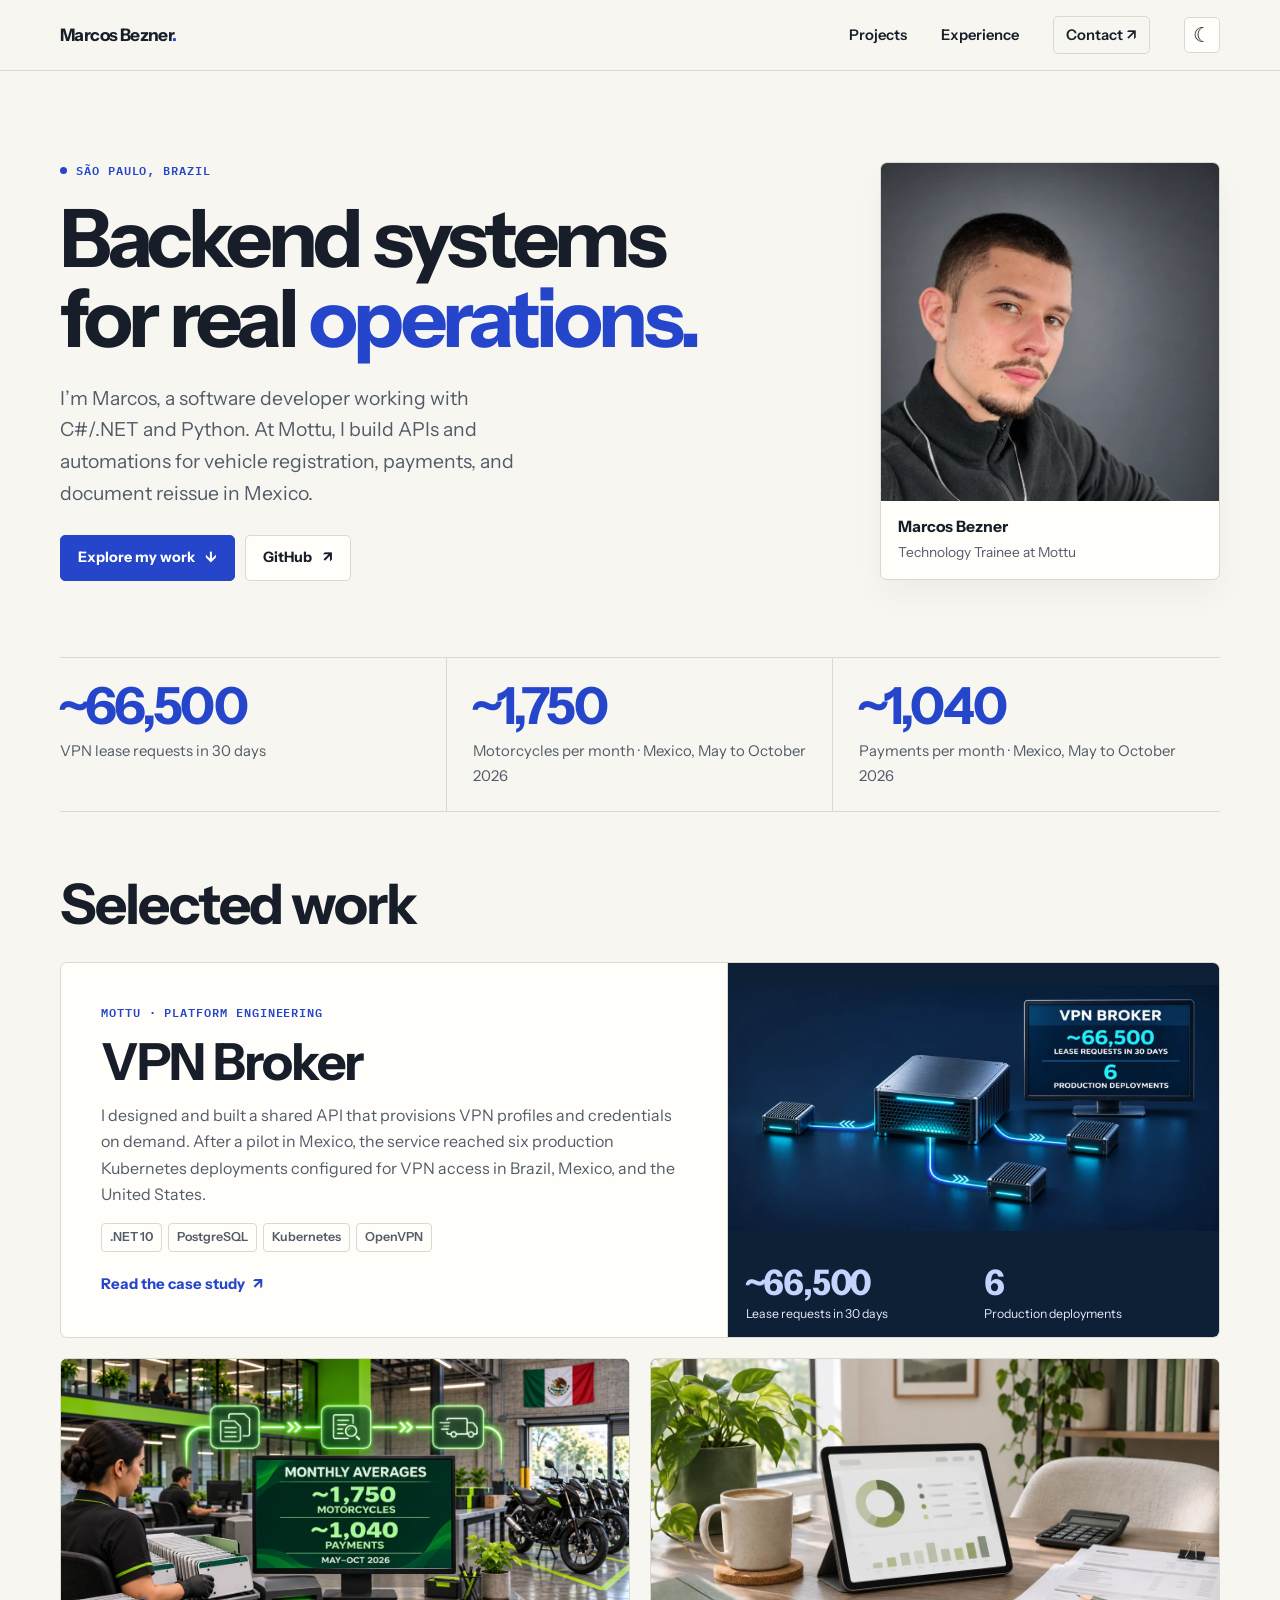
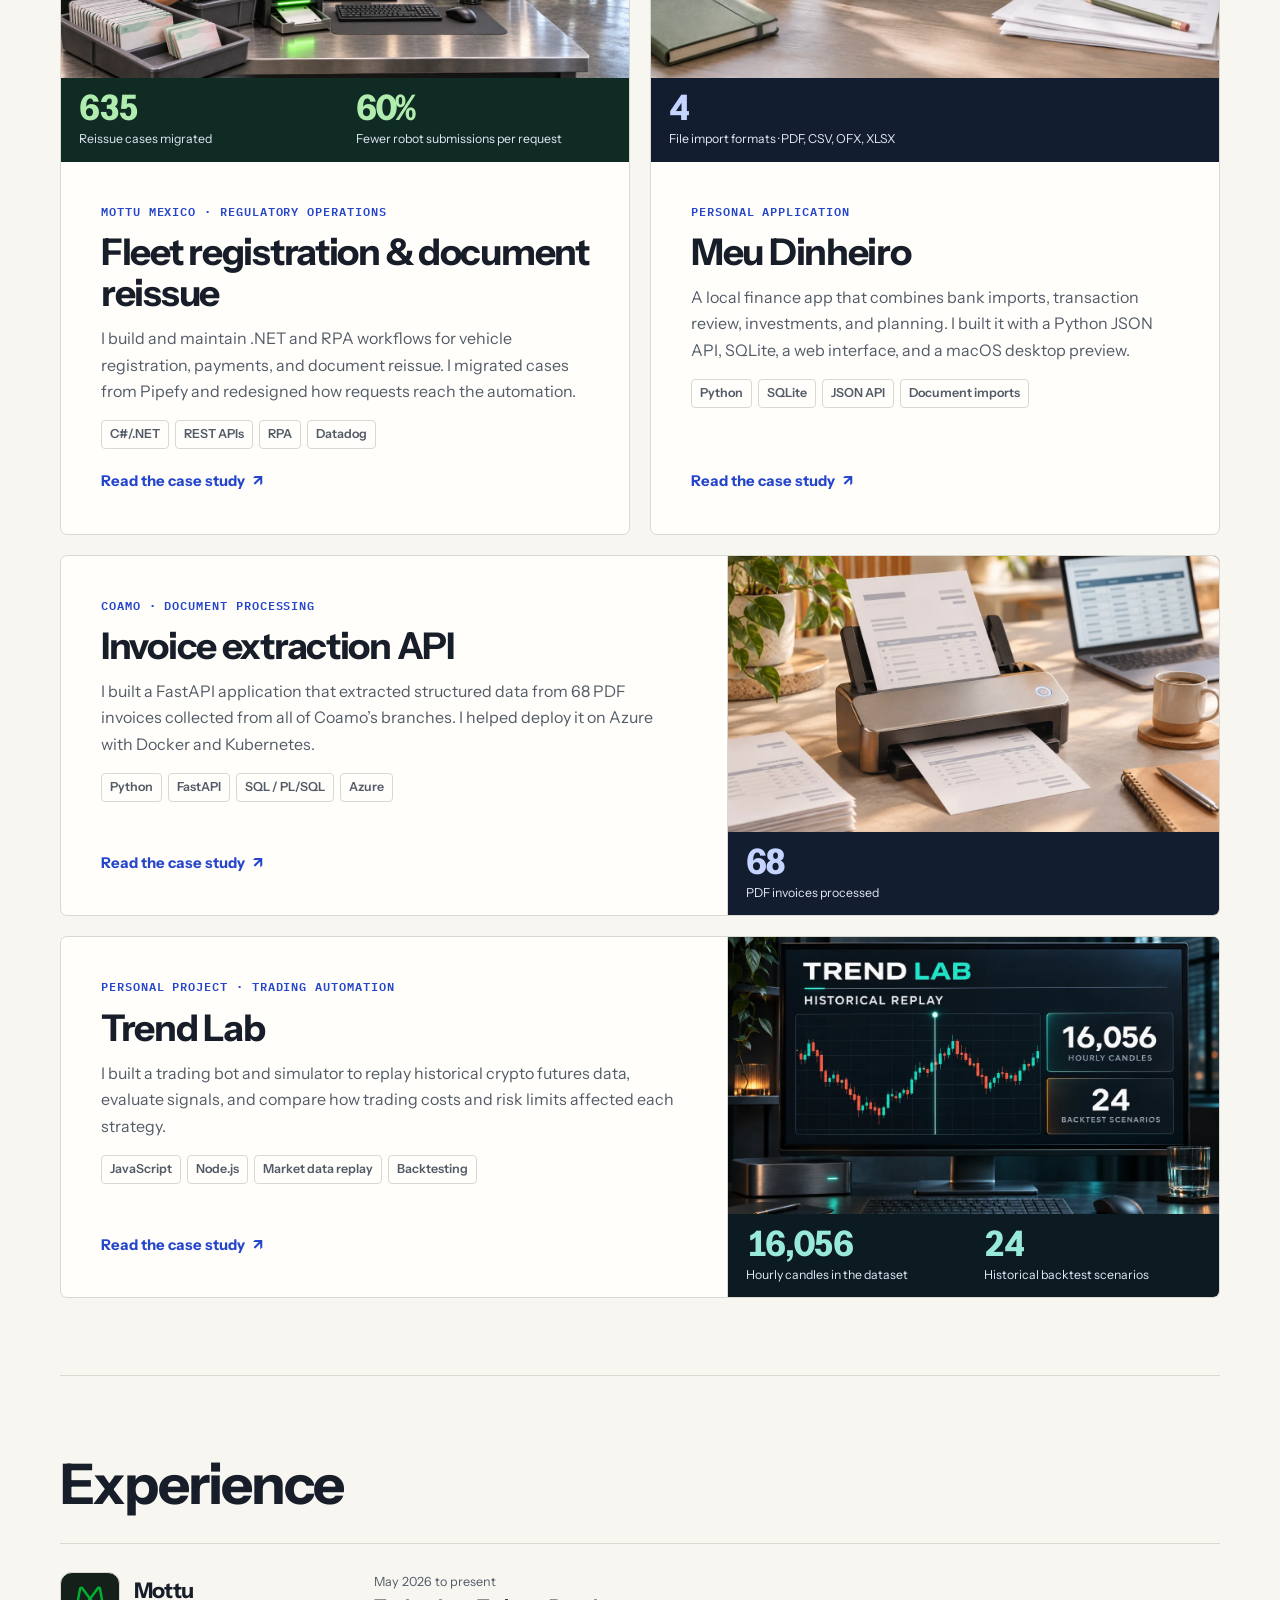
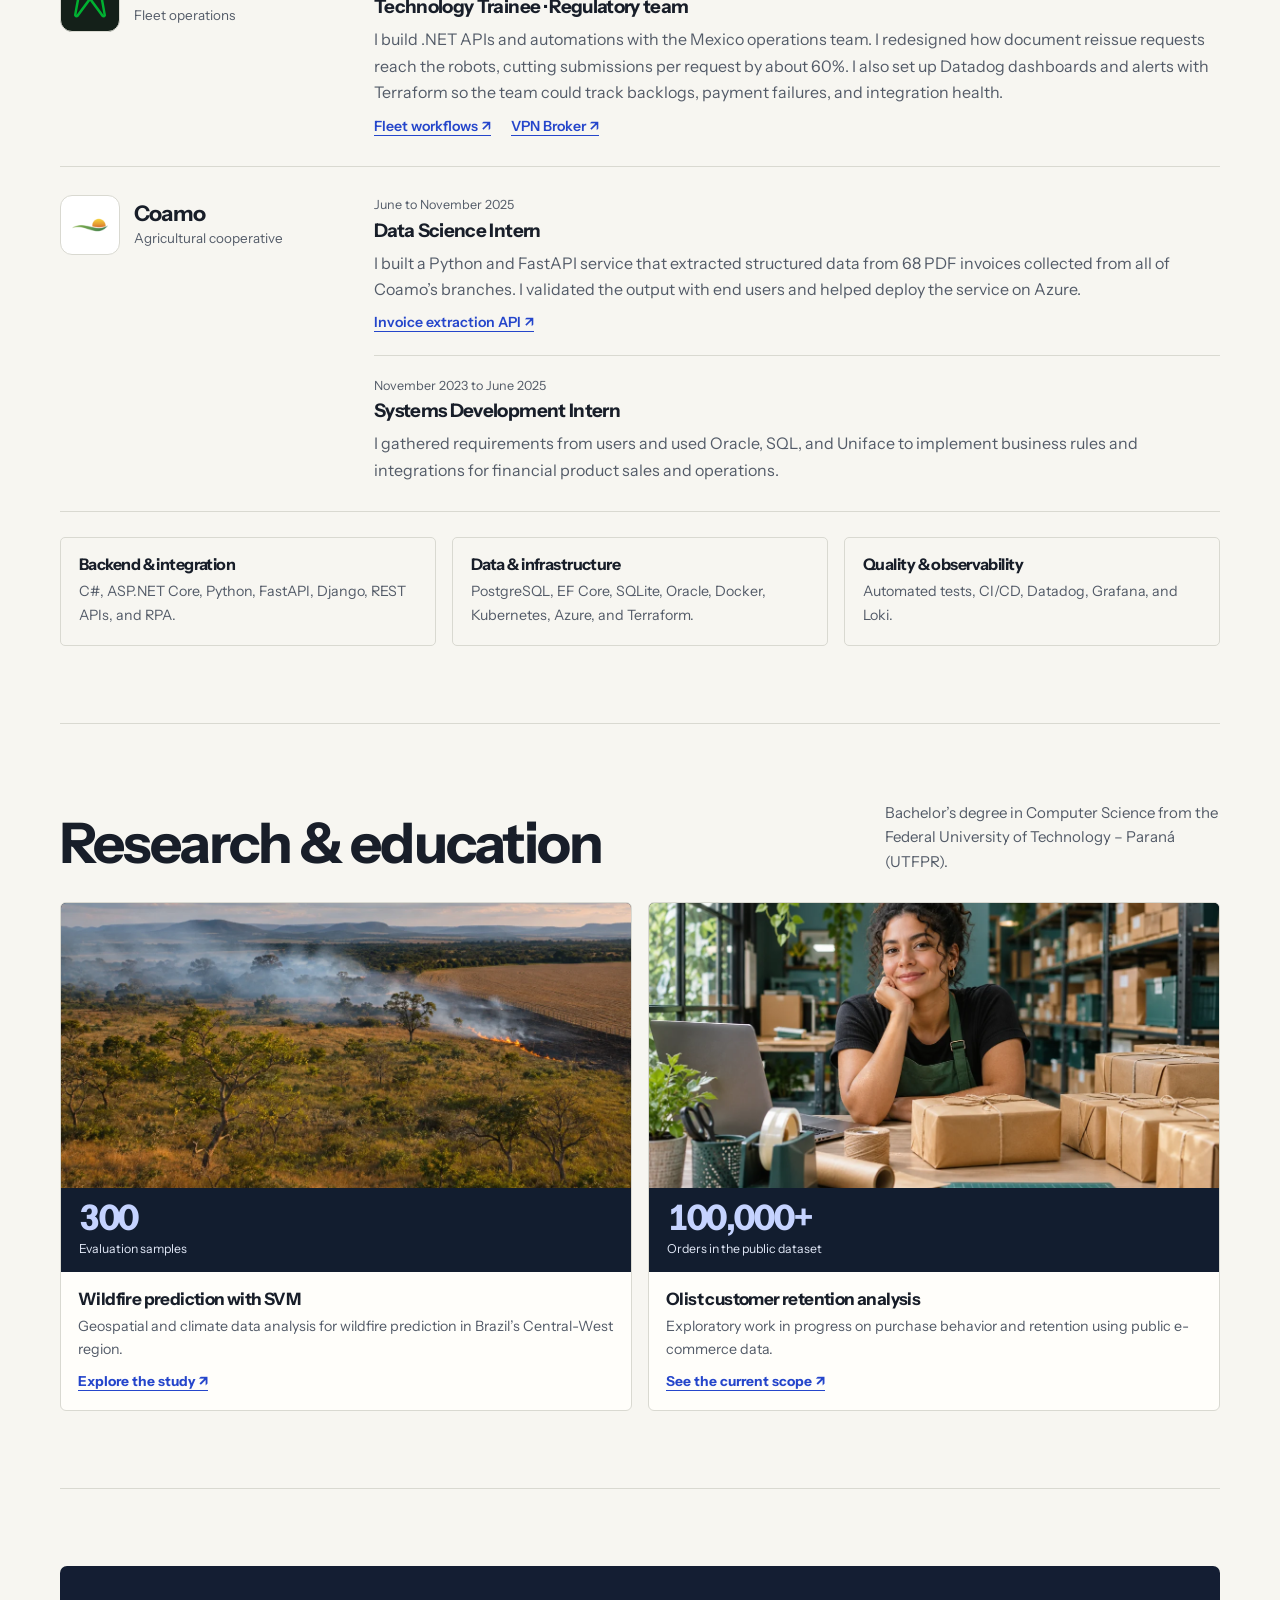
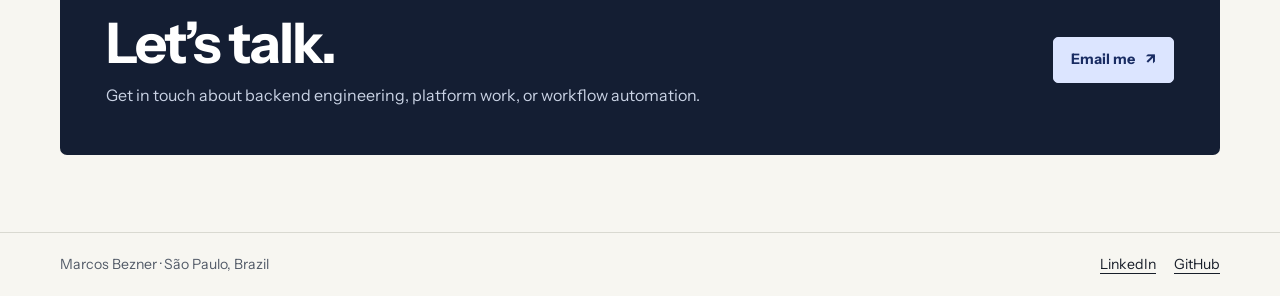
==== commit 89c145ae: "Add Trend Lab trading bot case study" ====
--- a/index.html
+++ b/index.html
@@ -8,7 +8,7 @@
   <meta name="theme-color" content="#f7f6f1">
   <meta property="og:type" content="website">
   <meta property="og:title" content="Marcos Bezner | Backend Engineering &amp; Automation">
-  <meta property="og:description" content="Case studies in backend engineering, fleet operations, document processing, and personal finance software.">
+  <meta property="og:description" content="Case studies in backend engineering, fleet operations, document processing, personal finance, and trading research software.">
   <meta property="og:url" content="https://marcosrampaso.github.io/">
   <meta property="og:image" content="https://marcosrampaso.github.io/assets/images/portfolio-cover.jpg">
   <meta property="og:image:alt" content="Laptop displaying an illustrative backend development workspace">
@@ -68,7 +68,6 @@
       <section class="section work-section" id="work" aria-labelledby="work-title">
         <div class="section-heading">
           <h2 id="work-title">Selected work</h2>
-          <p>VPN provisioning, fleet workflows, invoice extraction, and a personal finance app.</p>
         </div>
 
         <div class="project-grid">
@@ -142,6 +141,25 @@
               <img src="assets/images/covers/invoice-extraction.webp" alt="Illustration of invoice documents alongside a structured data view." width="1200" height="800" loading="lazy" decoding="async">
               <figcaption class="cover-metrics">
                 <div class="cover-stat"><strong>68</strong><span>PDF invoices processed</span></div>
+              </figcaption>
+            </figure>
+          </article>
+
+          <article class="project project-wide" id="trend-lab">
+            <div class="project-body">
+              <p class="project-label">Personal project · Trading automation</p>
+              <h3>Trend Lab</h3>
+              <p>I built a trading bot and simulator to replay historical crypto futures data, evaluate signals, and compare how trading costs and risk limits affected each strategy.</p>
+              <ul class="tags" aria-label="Technologies and methods">
+                <li>JavaScript</li><li>Node.js</li><li>Market data replay</li><li>Backtesting</li>
+              </ul>
+              <a class="project-link" href="projects/trend-lab.html">Read the case study <span aria-hidden="true">↗</span></a>
+            </div>
+            <figure class="project-cover cover-trend-lab">
+              <img src="assets/images/covers/trend-lab.webp" alt="Illustrated Trend Lab workstation with a candlestick chart and a historical replay playhead." width="1200" height="800" loading="lazy" decoding="async">
+              <figcaption class="cover-metrics">
+                <div class="cover-stat"><strong>16,056</strong><span>Hourly candles in the dataset</span></div>
+                <div class="cover-stat"><strong>24</strong><span>Historical backtest scenarios</span></div>
               </figcaption>
             </figure>
           </article>
--- a/assets/site.css
+++ b/assets/site.css
@@ -542,6 +542,18 @@
   color: #b0ecad;
 }
 
+.cover-trend-lab {
+  background: #0c1a22;
+}
+
+.cover-trend-lab img {
+  object-position: center 40%;
+}
+
+.cover-trend-lab .cover-stat strong {
+  color: #99e8dc;
+}
+
 .case-cover {
   margin: 26px 0 32px;
   overflow: hidden;
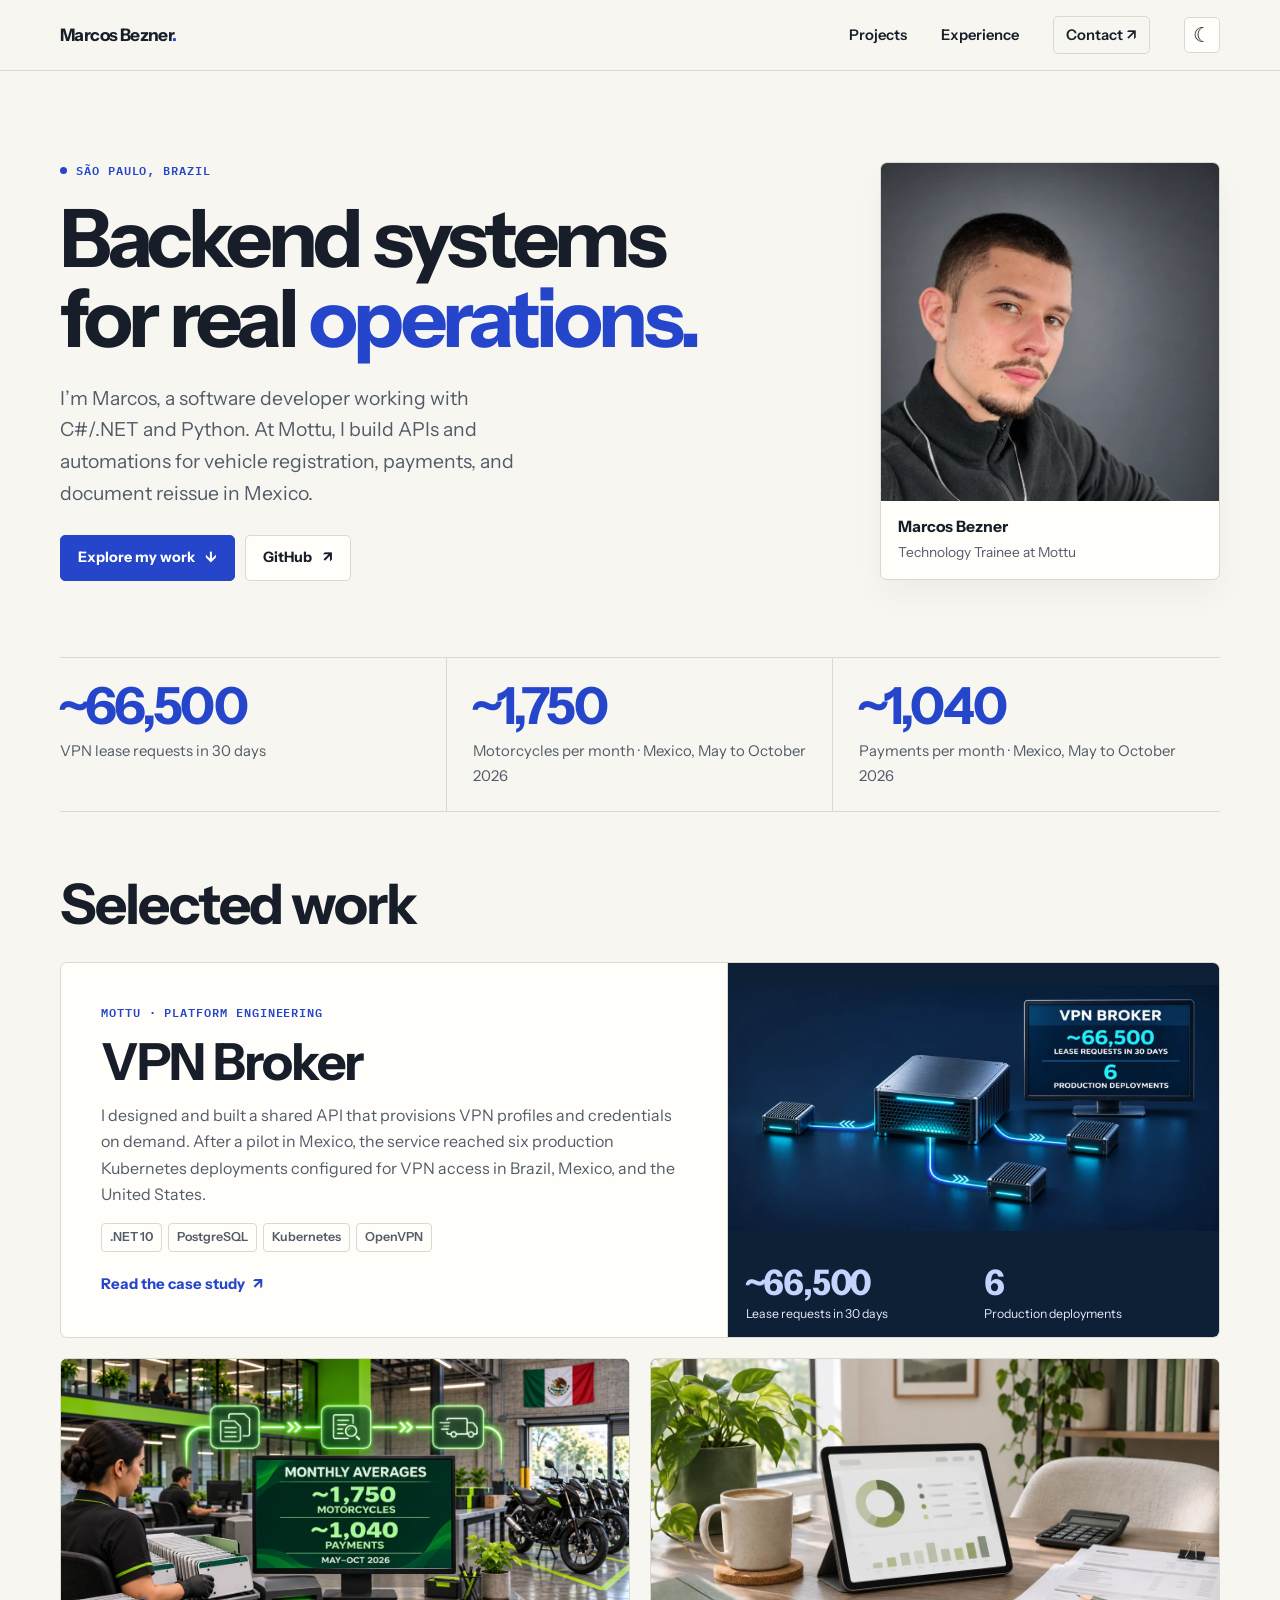
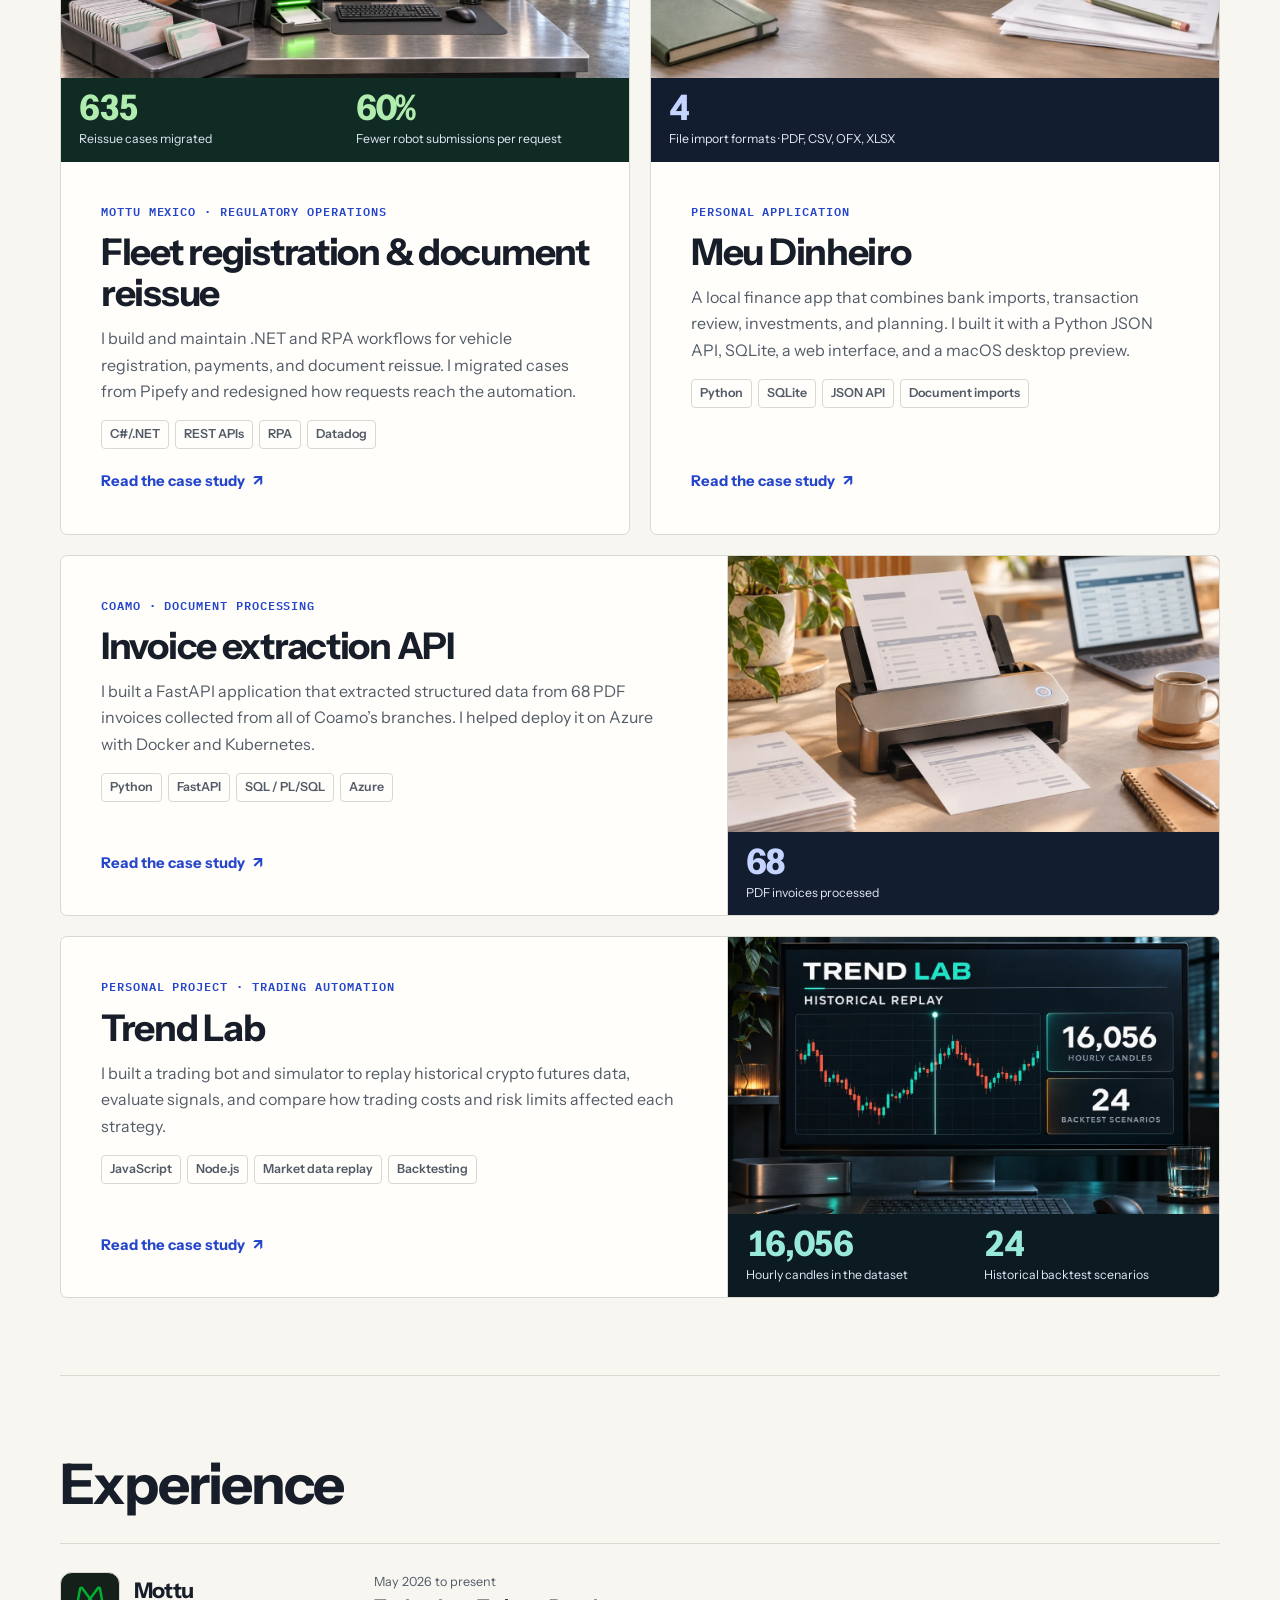
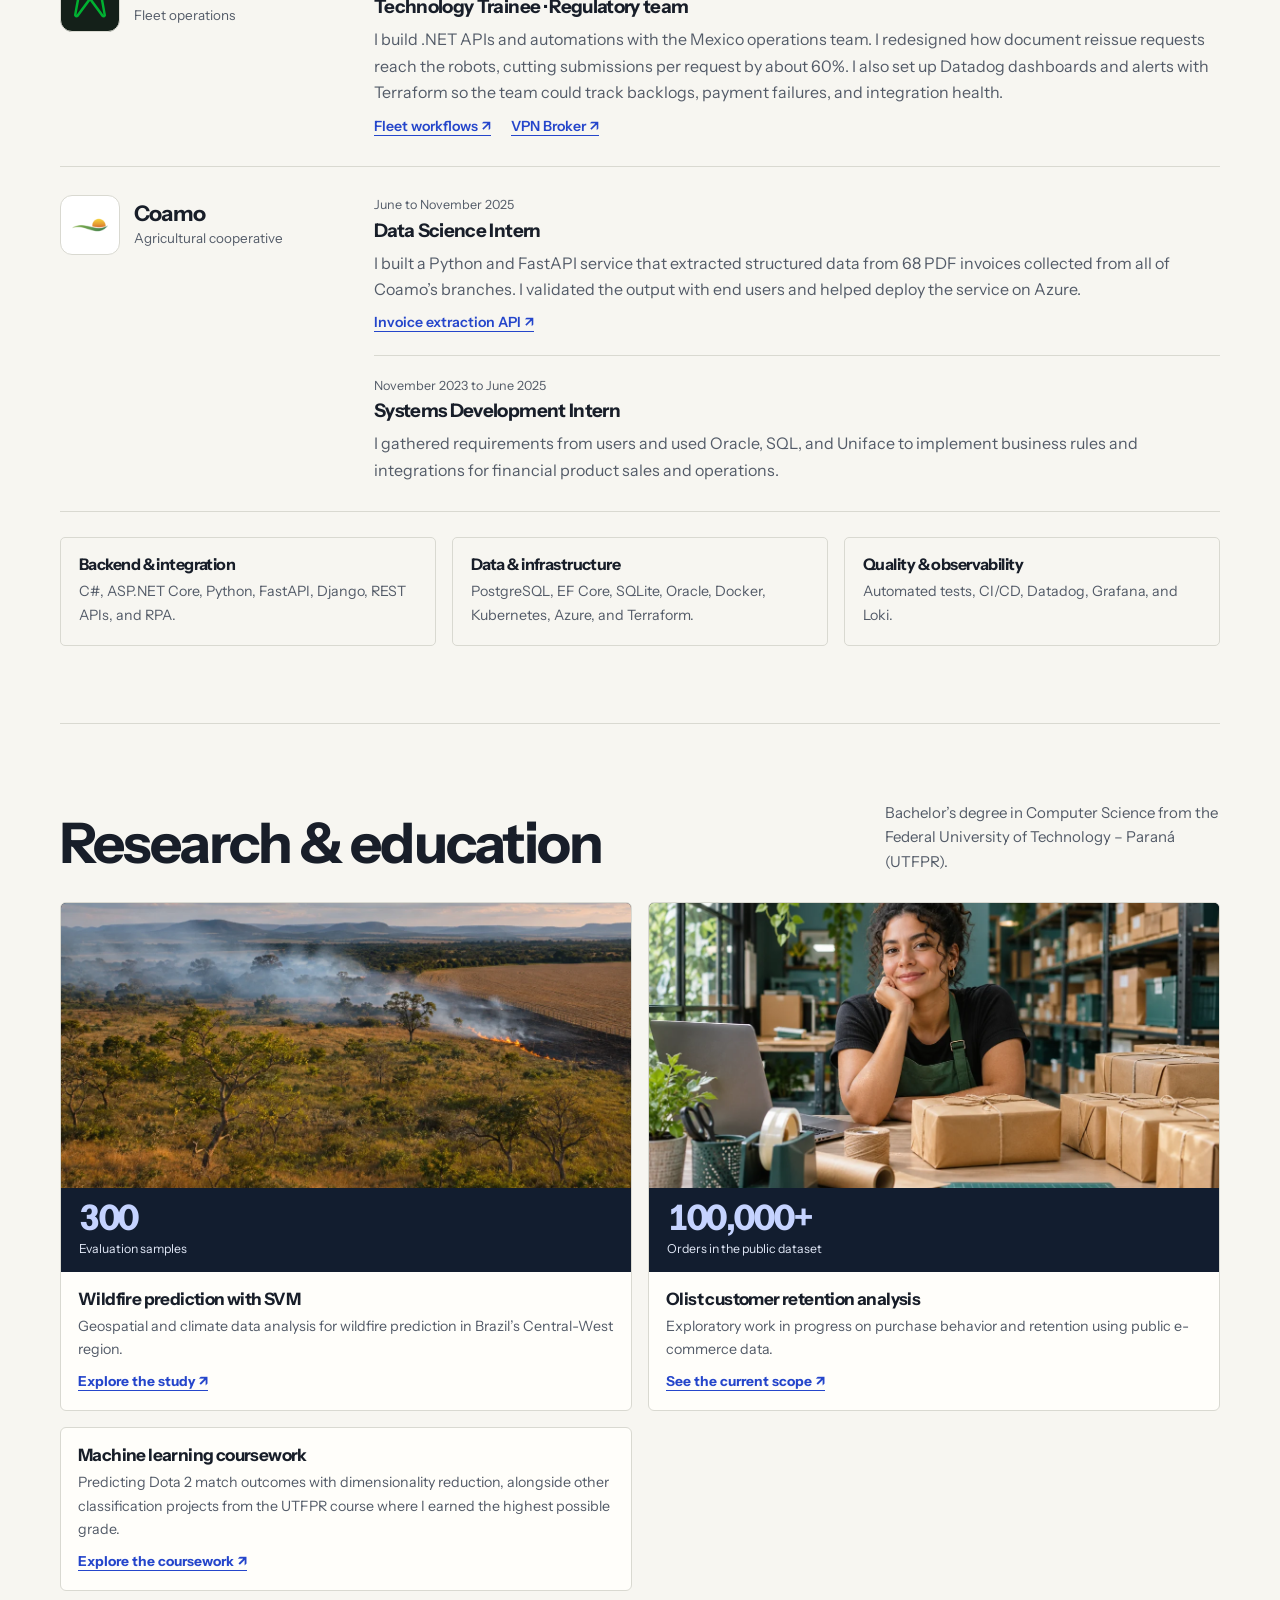
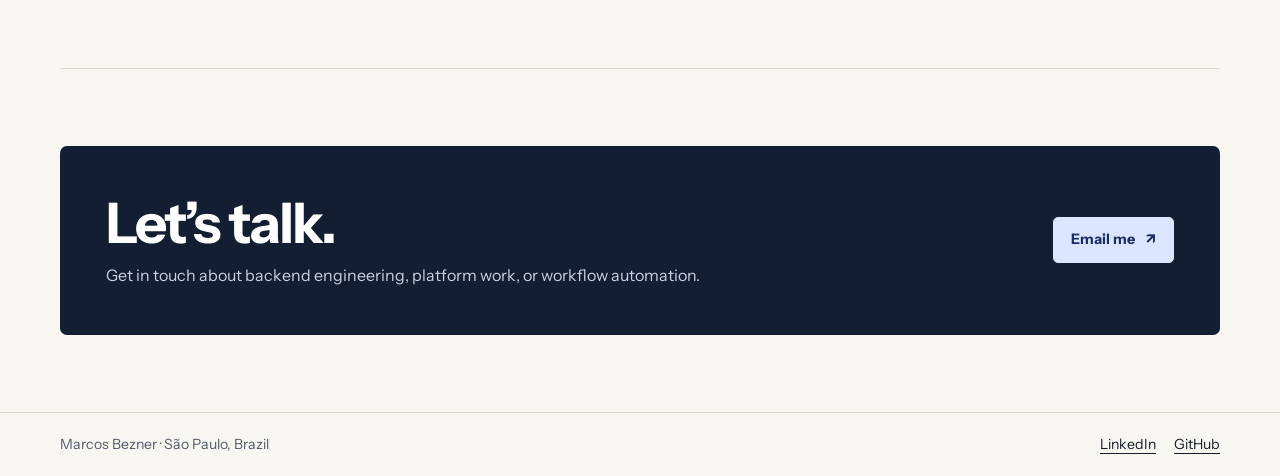
==== commit 1ac15c0d: "Showcase UTFPR machine learning coursework" ====
--- a/index.html
+++ b/index.html
@@ -244,6 +244,13 @@
             </figure>
             <div><h3>Olist customer retention analysis</h3><p>Exploratory work in progress on purchase behavior and retention using public e-commerce data.</p><a href="projects/brazilian_ecommerce.html">See the current scope <span aria-hidden="true">↗</span></a></div>
           </article>
+          <article class="research-item" id="machine-learning-coursework">
+            <div>
+              <h3>Machine learning coursework</h3>
+              <p>Predicting Dota 2 match outcomes with dimensionality reduction, alongside other classification projects from the UTFPR course where I earned the highest possible grade.</p>
+              <a href="projects/machine-learning-coursework.html">Explore the coursework <span aria-hidden="true">↗</span></a>
+            </div>
+          </article>
         </div>
       </section>
 
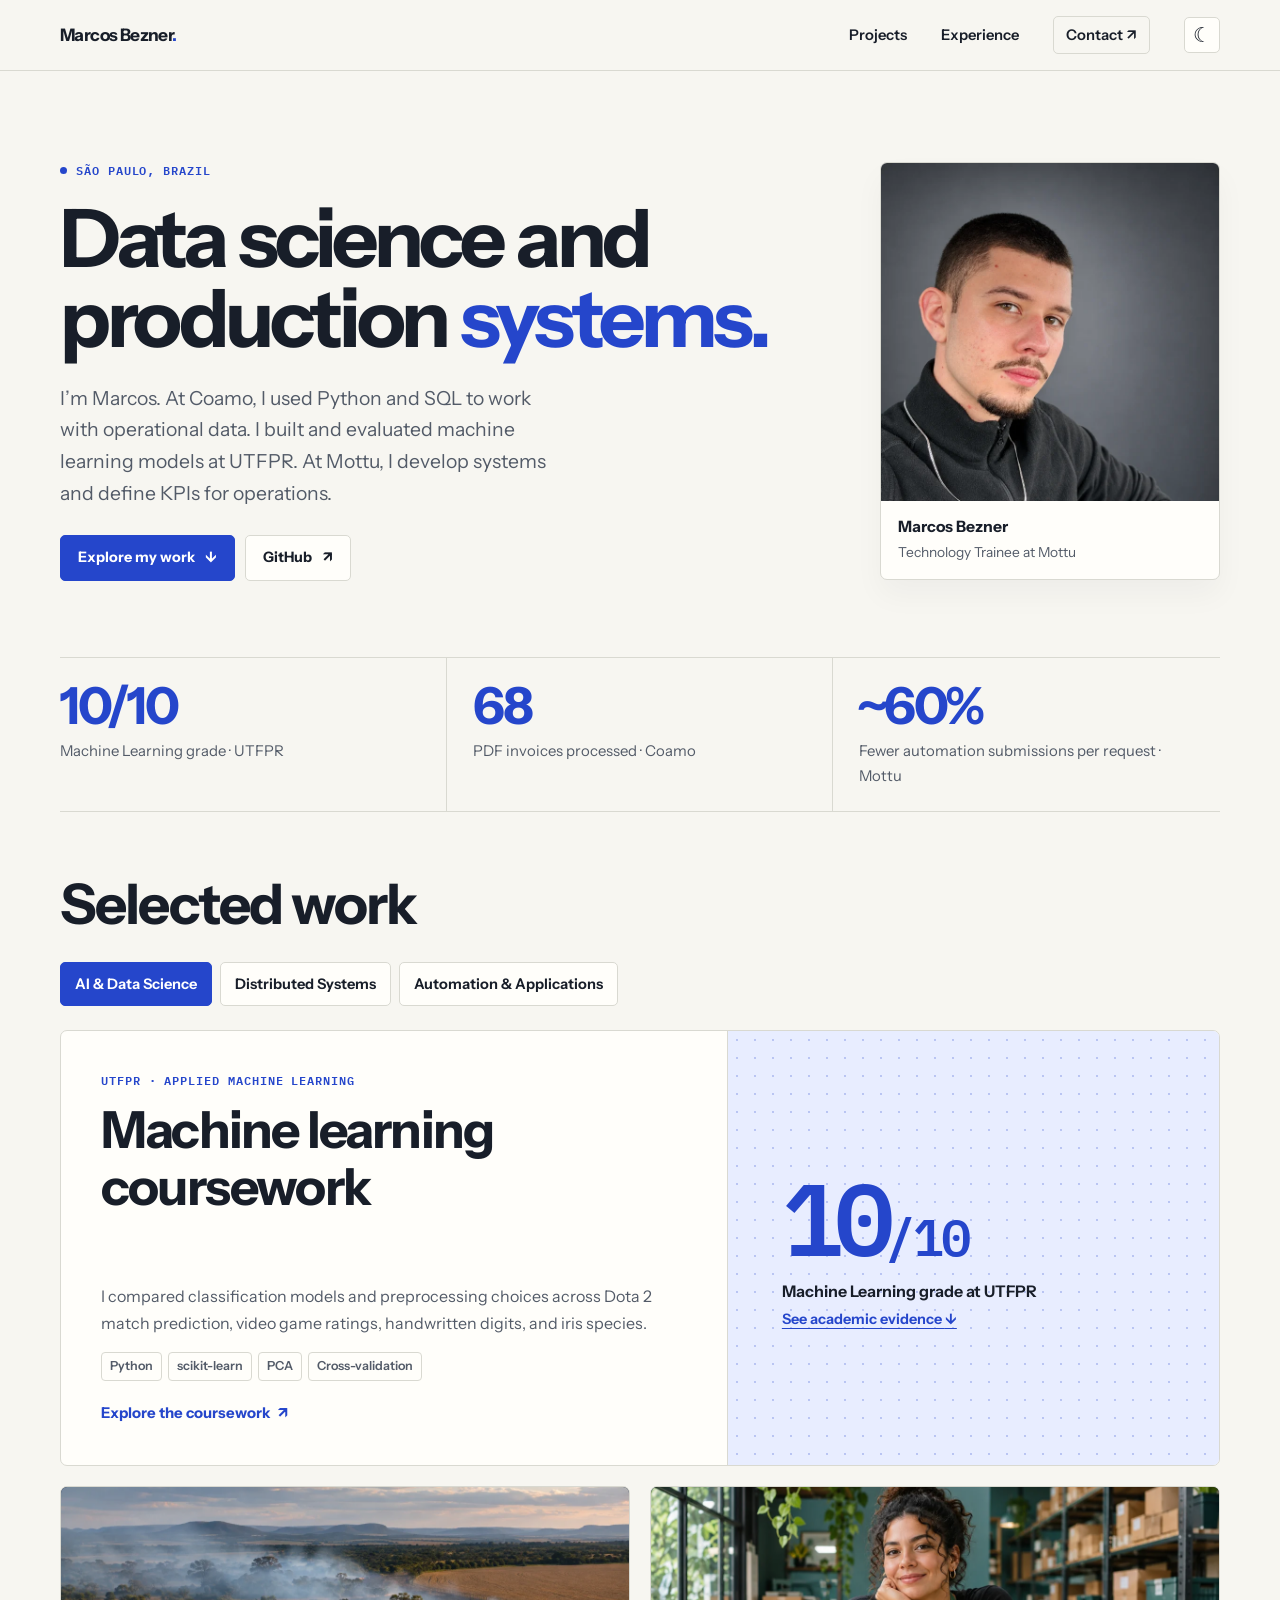
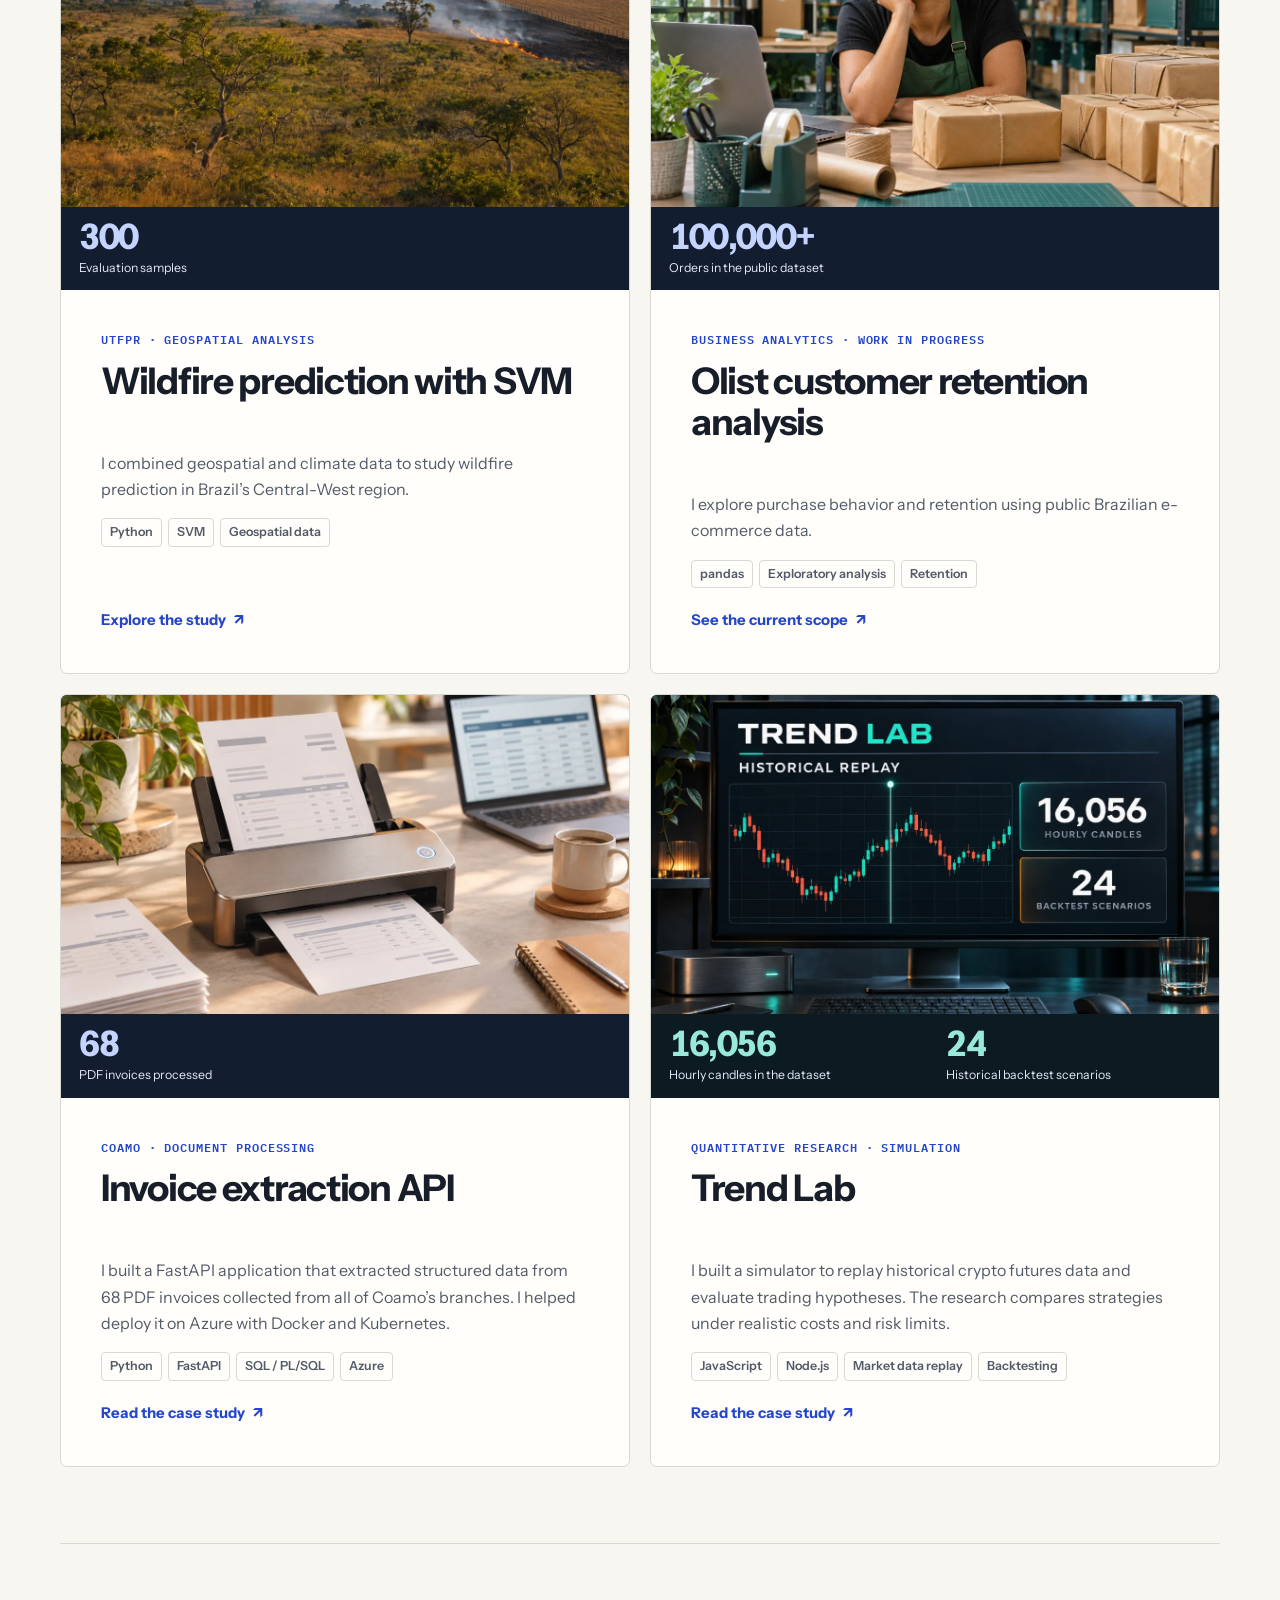
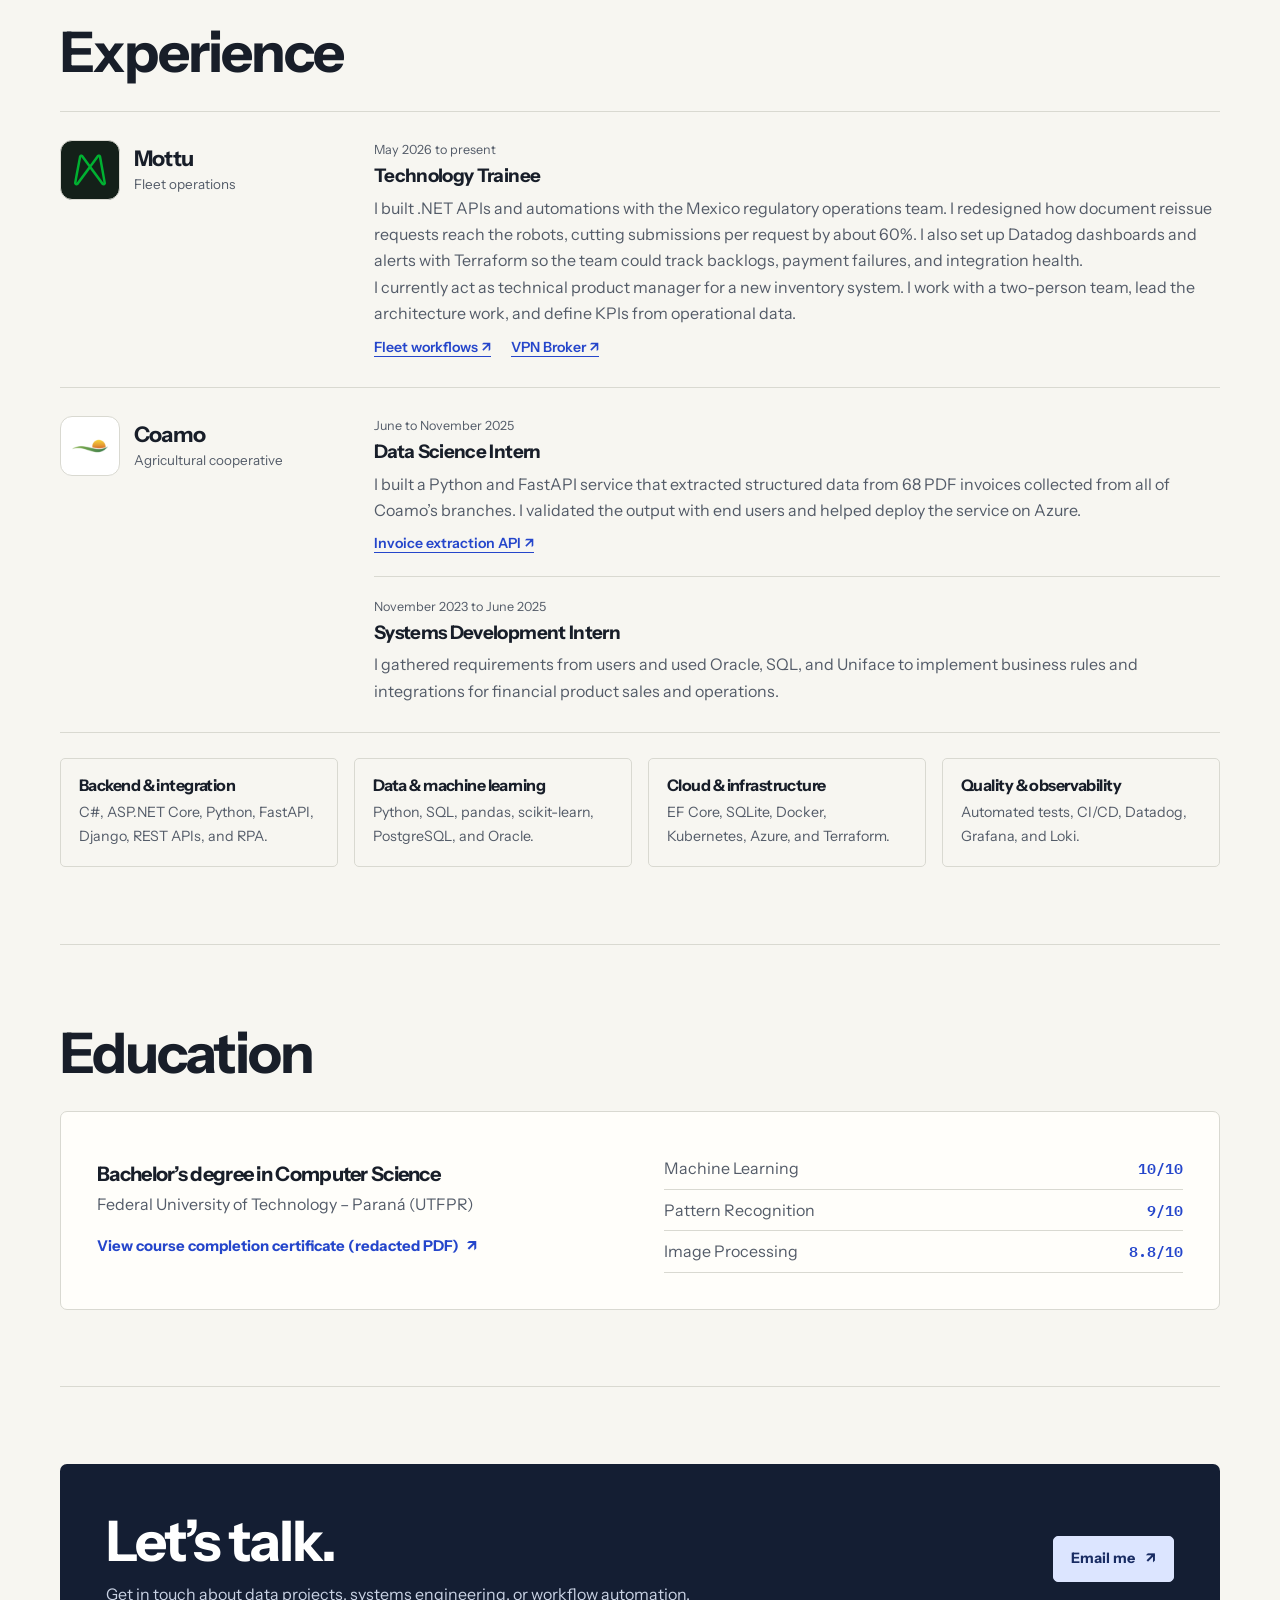
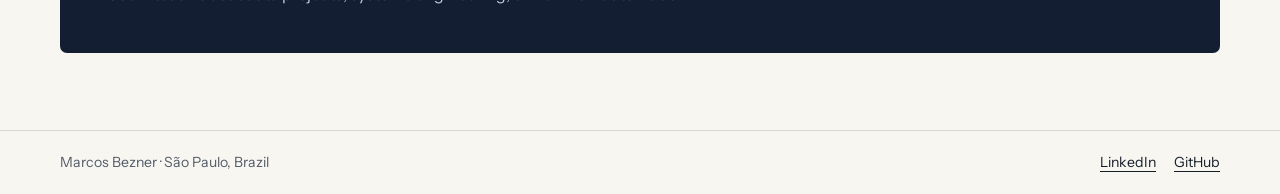
==== commit cd708952: "Highlight data work and organize portfolio by topic" ====
--- a/index.html
+++ b/index.html
@@ -3,12 +3,12 @@
 <head>
   <meta charset="utf-8">
   <meta name="viewport" content="width=device-width, initial-scale=1">
-  <title>Marcos Bezner | Backend Engineering &amp; Automation</title>
-  <meta name="description" content="Marcos Bezner builds C#/.NET and Python APIs, platform services, and automation. Explore the VPN Broker, regulatory workflows for Mottu Mexico, and more.">
+  <title>Marcos Bezner | Data Science &amp; Software Engineering</title>
+  <meta name="description" content="Marcos Bezner works with Python, SQL, applied machine learning, and production systems. Explore data projects, distributed systems, and automation.">
   <meta name="theme-color" content="#f7f6f1">
   <meta property="og:type" content="website">
-  <meta property="og:title" content="Marcos Bezner | Backend Engineering &amp; Automation">
-  <meta property="og:description" content="Case studies in backend engineering, fleet operations, document processing, personal finance, and trading research software.">
+  <meta property="og:title" content="Marcos Bezner | Data Science &amp; Software Engineering">
+  <meta property="og:description" content="Case studies in applied machine learning, document data extraction, distributed systems, and fleet operations.">
   <meta property="og:url" content="https://marcosrampaso.github.io/">
   <meta property="og:image" content="https://marcosrampaso.github.io/assets/images/portfolio-cover.jpg">
   <meta property="og:image:alt" content="Laptop displaying an illustrative backend development workspace">
@@ -16,6 +16,7 @@
   <link rel="canonical" href="https://marcosrampaso.github.io/">
   <link rel="icon" type="image/png" href="assets/images/favicon-32x32.png">
   <script src="assets/theme.js"></script>
+  <script src="assets/work-topics.js" defer></script>
   <link rel="stylesheet" href="assets/site.css">
 </head>
 <body>
@@ -37,8 +38,8 @@
       <section class="hero" aria-labelledby="intro-title">
         <div class="hero-copy">
           <p class="eyebrow hero-location">São Paulo, Brazil</p>
-          <h1 id="intro-title">Backend systems<br class="hero-break"> for real <em>operations.</em></h1>
-          <p class="intro">I’m Marcos, a software developer working with C#/.NET and Python. At Mottu, I build APIs and automations for vehicle registration, payments, and document reissue in Mexico.</p>
+          <h1 id="intro-title">Data science and<br class="hero-break"> production <em>systems.</em></h1>
+          <p class="intro">I’m Marcos. At Coamo, I used Python and SQL to work with operational data. I built and evaluated machine learning models at UTFPR. At Mottu, I develop systems and define KPIs for operations.</p>
           <div class="actions">
             <a class="button primary" href="#work">Explore my work <span aria-hidden="true">↓</span></a>
             <a class="button" href="https://github.com/marcosrampaso">GitHub <span aria-hidden="true">↗</span></a>
@@ -50,120 +51,198 @@
         </figure>
       </section>
 
-      <dl class="impact-band" aria-label="Production scale at Mottu">
+      <dl class="impact-band" aria-label="Highlights from projects and education">
         <div>
-          <dt>~66,500</dt>
-          <dd>VPN lease requests in 30 days</dd>
+          <dt>10/10</dt>
+          <dd>Machine Learning grade · UTFPR</dd>
         </div>
         <div>
-          <dt>~1,750</dt>
-          <dd>Motorcycles per month · Mexico, May to October 2026</dd>
+          <dt>68</dt>
+          <dd>PDF invoices processed · Coamo</dd>
         </div>
         <div>
-          <dt>~1,040</dt>
-          <dd>Payments per month · Mexico, May to October 2026</dd>
+          <dt>~60%</dt>
+          <dd>Fewer automation submissions per request · Mottu</dd>
         </div>
       </dl>
 
-      <section class="section work-section" id="work" aria-labelledby="work-title">
+      <section class="section work-section" id="work" aria-labelledby="work-title" data-project-topics>
         <div class="section-heading">
           <h2 id="work-title">Selected work</h2>
         </div>
-
-        <div class="project-grid">
-          <article class="project project-featured">
-            <div class="project-body">
-              <p class="project-label">Mottu · Platform engineering</p>
-              <h3>VPN Broker</h3>
-              <p>I designed and built a shared API that provisions VPN profiles and credentials on demand. After a pilot in Mexico, the service reached six production Kubernetes deployments configured for VPN access in Brazil, Mexico, and the United States.</p>
-              <ul class="tags" aria-label="Technologies">
-                <li>.NET 10</li><li>PostgreSQL</li><li>Kubernetes</li><li>OpenVPN</li>
-              </ul>
-              <a class="project-link" href="projects/vpn-broker.html">Read the case study <span aria-hidden="true">↗</span></a>
-            </div>
-            <figure class="project-cover cover-vpn-broker">
-              <img src="assets/images/covers/vpn-broker.webp" alt="Illustration of a VPN Broker host distributing connections to three automation clients. Its monitor shows about 66,500 lease requests in 30 days and six production deployments." width="1360" height="680" loading="lazy" decoding="async">
-              <figcaption class="cover-metrics">
-                <div class="cover-stat"><strong>~66,500</strong><span>Lease requests in 30 days</span></div>
-                <div class="cover-stat"><strong>6</strong><span>Production deployments</span></div>
-              </figcaption>
-            </figure>
-          </article>
-
-          <article class="project">
-            <figure class="project-cover cover-mottu-regulatory">
-              <img src="assets/images/covers/mottu-regulatory.webp" alt="Illustrated fleet operations center in Mexico with plates and registration cards. Its monitor shows monthly averages of about 1,750 motorcycles and 1,040 payments from May to October 2026." width="1360" height="766" loading="lazy" decoding="async">
-              <figcaption class="cover-metrics">
-                <div class="cover-stat"><strong>635</strong><span>Reissue cases migrated</span></div>
-                <div class="cover-stat"><strong>60%</strong><span>Fewer robot submissions per request</span></div>
-              </figcaption>
-            </figure>
-            <div class="project-body">
-              <p class="project-label">Mottu Mexico · Regulatory operations</p>
-              <h3>Fleet registration &amp; document reissue</h3>
-              <p>I build and maintain .NET and RPA workflows for vehicle registration, payments, and document reissue. I migrated cases from Pipefy and redesigned how requests reach the automation.</p>
-              <ul class="tags" aria-label="Technologies">
-                <li>C#/.NET</li><li>REST APIs</li><li>RPA</li><li>Datadog</li>
-              </ul>
-              <a class="project-link" href="projects/mottu-regulatory.html">Read the case study <span aria-hidden="true">↗</span></a>
-            </div>
-          </article>
-
-          <article class="project">
-            <figure class="project-cover cover-meu-dinheiro">
-              <img src="assets/images/covers/meu-dinheiro.webp" alt="Illustration of a personal finance desk with documents and an example spending chart." width="1200" height="800" loading="lazy" decoding="async">
-              <figcaption class="cover-metrics">
-                <div class="cover-stat"><strong>4</strong><span>File import formats · PDF, CSV, OFX, XLSX</span></div>
-              </figcaption>
-            </figure>
-            <div class="project-body">
-              <p class="project-label">Personal application</p>
-              <h3>Meu Dinheiro</h3>
-              <p>A local finance app that combines bank imports, transaction review, investments, and planning. I built it with a Python JSON API, SQLite, a web interface, and a macOS desktop preview.</p>
-              <ul class="tags" aria-label="Technologies">
-                <li>Python</li><li>SQLite</li><li>JSON API</li><li>Document imports</li>
-              </ul>
-              <a class="project-link" href="projects/meu-dinheiro.html">Read the case study <span aria-hidden="true">↗</span></a>
-            </div>
-          </article>
-
-          <article class="project project-wide">
-            <div class="project-body">
-              <p class="project-label">Coamo · Document processing</p>
-              <h3>Invoice extraction API</h3>
-              <p>I built a FastAPI application that extracted structured data from 68 PDF invoices collected from all of Coamo’s branches. I helped deploy it on Azure with Docker and Kubernetes.</p>
-              <ul class="tags" aria-label="Technologies">
-                <li>Python</li><li>FastAPI</li><li>SQL / PL/SQL</li><li>Azure</li>
-              </ul>
-              <a class="project-link" href="projects/invoice-extraction.html">Read the case study <span aria-hidden="true">↗</span></a>
-            </div>
-            <figure class="project-cover cover-invoice-extraction">
-              <img src="assets/images/covers/invoice-extraction.webp" alt="Illustration of invoice documents alongside a structured data view." width="1200" height="800" loading="lazy" decoding="async">
-              <figcaption class="cover-metrics">
-                <div class="cover-stat"><strong>68</strong><span>PDF invoices processed</span></div>
-              </figcaption>
-            </figure>
-          </article>
-
-          <article class="project project-wide" id="trend-lab">
-            <div class="project-body">
-              <p class="project-label">Personal project · Trading automation</p>
-              <h3>Trend Lab</h3>
-              <p>I built a trading bot and simulator to replay historical crypto futures data, evaluate signals, and compare how trading costs and risk limits affected each strategy.</p>
-              <ul class="tags" aria-label="Technologies and methods">
-                <li>JavaScript</li><li>Node.js</li><li>Market data replay</li><li>Backtesting</li>
-              </ul>
-              <a class="project-link" href="projects/trend-lab.html">Read the case study <span aria-hidden="true">↗</span></a>
-            </div>
-            <figure class="project-cover cover-trend-lab">
-              <img src="assets/images/covers/trend-lab.webp" alt="Illustrated Trend Lab workstation with a candlestick chart and a historical replay playhead." width="1200" height="800" loading="lazy" decoding="async">
-              <figcaption class="cover-metrics">
-                <div class="cover-stat"><strong>16,056</strong><span>Hourly candles in the dataset</span></div>
-                <div class="cover-stat"><strong>24</strong><span>Historical backtest scenarios</span></div>
-              </figcaption>
-            </figure>
-          </article>
-        </div>
+        <div class="topic-tabs" aria-label="Project topics" data-topic-tabs hidden>
+          <button type="button" id="tab-ai-data-science" aria-controls="ai-data-science">AI &amp; Data Science</button>
+          <button type="button" id="tab-distributed-systems" aria-controls="distributed-systems">Distributed Systems</button>
+          <button type="button" id="tab-automation-applications" aria-controls="automation-applications">Automation &amp; Applications</button>
+        </div>
+
+        <section class="topic-panel" id="ai-data-science" aria-labelledby="heading-ai-data-science">
+          <h3 class="topic-heading" id="heading-ai-data-science">AI &amp; Data Science</h3>
+          <div class="project-grid">
+            <article class="project project-featured" id="machine-learning-coursework">
+              <div class="project-body">
+                <p class="project-label">UTFPR · Applied machine learning</p>
+                <h4>Machine learning coursework</h4>
+                <p>I compared classification models and preprocessing choices across Dota 2 match prediction, video game ratings, handwritten digits, and iris species.</p>
+                <ul class="tags" aria-label="Technologies and methods">
+                  <li>Python</li><li>scikit-learn</li><li>PCA</li><li>Cross-validation</li>
+                </ul>
+                <a class="project-link" href="projects/machine-learning-coursework.html">Explore the coursework <span aria-hidden="true">↗</span></a>
+              </div>
+              <div class="coursework-grade">
+                <strong>10<span>/10</span></strong>
+                <p>Machine Learning grade at UTFPR</p>
+                <a href="#education">See academic evidence <span aria-hidden="true">↓</span></a>
+              </div>
+            </article>
+
+            <article class="project">
+              <figure class="project-cover cover-wildfire">
+                <img src="assets/images/covers/wildfire.webp" alt="Illustrated aerial view of a low wildfire front and smoke in the Brazilian Cerrado." width="1200" height="800" loading="lazy" decoding="async">
+                <figcaption class="cover-metrics">
+                  <div class="cover-stat"><strong>300</strong><span>Evaluation samples</span></div>
+                </figcaption>
+              </figure>
+              <div class="project-body">
+                <p class="project-label">UTFPR · Geospatial analysis</p>
+                <h4>Wildfire prediction with SVM</h4>
+                <p>I combined geospatial and climate data to study wildfire prediction in Brazil’s Central-West region.</p>
+                <ul class="tags" aria-label="Technologies and methods"><li>Python</li><li>SVM</li><li>Geospatial data</li></ul>
+                <a class="project-link" href="projects/wildfire.html">Explore the study <span aria-hidden="true">↗</span></a>
+              </div>
+            </article>
+
+            <article class="project">
+              <figure class="project-cover cover-olist-retention">
+                <img src="assets/images/covers/olist-retention.webp" alt="Illustrated e-commerce fulfillment workspace with parcels ready to ship." width="1200" height="800" loading="lazy" decoding="async">
+                <figcaption class="cover-metrics">
+                  <div class="cover-stat"><strong>100,000+</strong><span>Orders in the public dataset</span></div>
+                </figcaption>
+              </figure>
+              <div class="project-body">
+                <p class="project-label">Business analytics · Work in progress</p>
+                <h4>Olist customer retention analysis</h4>
+                <p>I explore purchase behavior and retention using public Brazilian e-commerce data.</p>
+                <ul class="tags" aria-label="Technologies and methods"><li>pandas</li><li>Exploratory analysis</li><li>Retention</li></ul>
+                <a class="project-link" href="projects/brazilian_ecommerce.html">See the current scope <span aria-hidden="true">↗</span></a>
+              </div>
+            </article>
+
+            <article class="project">
+              <figure class="project-cover cover-invoice-extraction">
+                <img src="assets/images/covers/invoice-extraction.webp" alt="Illustration of invoice documents alongside a structured data view." width="1200" height="800" loading="lazy" decoding="async">
+                <figcaption class="cover-metrics">
+                  <div class="cover-stat"><strong>68</strong><span>PDF invoices processed</span></div>
+                </figcaption>
+              </figure>
+              <div class="project-body">
+                <p class="project-label">Coamo · Document processing</p>
+                <h4>Invoice extraction API</h4>
+                <p>I built a FastAPI application that extracted structured data from 68 PDF invoices collected from all of Coamo’s branches. I helped deploy it on Azure with Docker and Kubernetes.</p>
+                <ul class="tags" aria-label="Technologies">
+                  <li>Python</li><li>FastAPI</li><li>SQL / PL/SQL</li><li>Azure</li>
+                </ul>
+                <a class="project-link" href="projects/invoice-extraction.html">Read the case study <span aria-hidden="true">↗</span></a>
+              </div>
+            </article>
+
+            <article class="project" id="trend-lab">
+              <figure class="project-cover cover-trend-lab">
+                <img src="assets/images/covers/trend-lab.webp" alt="Illustrated Trend Lab workstation with a candlestick chart and a historical replay playhead." width="1200" height="800" loading="lazy" decoding="async">
+                <figcaption class="cover-metrics">
+                  <div class="cover-stat"><strong>16,056</strong><span>Hourly candles in the dataset</span></div>
+                  <div class="cover-stat"><strong>24</strong><span>Historical backtest scenarios</span></div>
+                </figcaption>
+              </figure>
+              <div class="project-body">
+                <p class="project-label">Quantitative research · Simulation</p>
+                <h4>Trend Lab</h4>
+                <p>I built a simulator to replay historical crypto futures data and evaluate trading hypotheses. The research compares strategies under realistic costs and risk limits.</p>
+                <ul class="tags" aria-label="Technologies and methods">
+                  <li>JavaScript</li><li>Node.js</li><li>Market data replay</li><li>Backtesting</li>
+                </ul>
+                <a class="project-link" href="projects/trend-lab.html">Read the case study <span aria-hidden="true">↗</span></a>
+              </div>
+            </article>
+          </div>
+        </section>
+
+        <section class="topic-panel" id="distributed-systems" aria-labelledby="heading-distributed-systems">
+          <h3 class="topic-heading" id="heading-distributed-systems">Distributed Systems</h3>
+          <div class="project-grid">
+            <article class="project project-featured">
+              <div class="project-body">
+                <p class="project-label">Mottu · Platform engineering</p>
+                <h4>VPN Broker</h4>
+                <p>I designed and built a shared API that provisions VPN profiles and credentials on demand. After a pilot in Mexico, the service reached six production Kubernetes deployments configured for VPN access in Brazil, Mexico, and the United States.</p>
+                <ul class="tags" aria-label="Technologies">
+                  <li>.NET 10</li><li>PostgreSQL</li><li>Kubernetes</li><li>OpenVPN</li>
+                </ul>
+                <a class="project-link" href="projects/vpn-broker.html">Read the case study <span aria-hidden="true">↗</span></a>
+              </div>
+              <figure class="project-cover cover-vpn-broker">
+                <img src="assets/images/covers/vpn-broker.webp" alt="Illustration of a VPN Broker host distributing connections to three automation clients. Its monitor shows about 66,500 lease requests in 30 days and six production deployments." width="1360" height="680" loading="lazy" decoding="async">
+                <figcaption class="cover-metrics">
+                  <div class="cover-stat"><strong>~66,500</strong><span>Lease requests in 30 days</span></div>
+                  <div class="cover-stat"><strong>6</strong><span>Production deployments</span></div>
+                </figcaption>
+              </figure>
+            </article>
+
+            <article class="project project-wide topic-text-card">
+
+              <div class="project-body">
+                <p class="project-label">UTFPR · Distributed systems coursework</p>
+                <h4>Distributed game rooms</h4>
+                <p>A coursework project for hosting Battleship games. A coordinator tracks available rooms and directs players to them. Room servers host the matches, and the design uses sockets, threads, and a semaphore to coordinate shared room state.</p>
+                <ul class="tags" aria-label="Technologies and methods"><li>Sockets</li><li>Concurrency</li><li>Client–server</li></ul>
+                <a class="project-link" href="https://github.com/marcosrampaso/Sistemas-Distribuidos/tree/main/Servidor_Hospedagem_Jogos">View the architecture and code <span aria-hidden="true">↗</span></a>
+              </div>
+            </article>
+          </div>
+        </section>
+
+        <section class="topic-panel" id="automation-applications" aria-labelledby="heading-automation-applications">
+          <h3 class="topic-heading" id="heading-automation-applications">Automation &amp; Applications</h3>
+          <div class="project-grid">
+            <article class="project">
+              <figure class="project-cover cover-mottu-regulatory">
+                <img src="assets/images/covers/mottu-regulatory.webp" alt="Illustrated fleet operations center in Mexico with plates and registration cards. Its monitor shows monthly averages of about 1,750 motorcycles and 1,040 payments from May to October 2026." width="1360" height="766" loading="lazy" decoding="async">
+                <figcaption class="cover-metrics">
+                  <div class="cover-stat"><strong>635</strong><span>Reissue cases migrated</span></div>
+                  <div class="cover-stat"><strong>60%</strong><span>Fewer robot submissions per request</span></div>
+                </figcaption>
+              </figure>
+              <div class="project-body">
+                <p class="project-label">Mottu Mexico · Regulatory operations</p>
+                <h4>Fleet registration &amp; document reissue</h4>
+                <p>I build and maintain .NET and RPA workflows for vehicle registration, payments, and document reissue. I migrated cases from Pipefy and redesigned how requests reach the automation.</p>
+                <ul class="tags" aria-label="Technologies">
+                  <li>C#/.NET</li><li>REST APIs</li><li>RPA</li><li>Datadog</li>
+                </ul>
+                <a class="project-link" href="projects/mottu-regulatory.html">Read the case study <span aria-hidden="true">↗</span></a>
+              </div>
+            </article>
+
+            <article class="project">
+              <figure class="project-cover cover-meu-dinheiro">
+                <img src="assets/images/covers/meu-dinheiro.webp" alt="Illustration of a personal finance desk with documents and an example spending chart." width="1200" height="800" loading="lazy" decoding="async">
+                <figcaption class="cover-metrics">
+                  <div class="cover-stat"><strong>4</strong><span>File import formats · PDF, CSV, OFX, XLSX</span></div>
+                </figcaption>
+              </figure>
+              <div class="project-body">
+                <p class="project-label">Personal application</p>
+                <h4>Meu Dinheiro</h4>
+                <p>A local finance app that combines bank imports, transaction review, investments, and planning. I built it with a Python JSON API, SQLite, a web interface, and a macOS desktop preview.</p>
+                <ul class="tags" aria-label="Technologies">
+                  <li>Python</li><li>SQLite</li><li>JSON API</li><li>Document imports</li>
+                </ul>
+                <a class="project-link" href="projects/meu-dinheiro.html">Read the case study <span aria-hidden="true">↗</span></a>
+              </div>
+            </article>
+          </div>
+        </section>
       </section>
 
       <section class="section" id="experience" aria-labelledby="experience-title">
@@ -181,8 +260,9 @@
             <div class="experience-roles">
               <div class="experience-role">
                 <p class="experience-date"><time datetime="2026-05">May 2026</time> to present</p>
-                <h4>Technology Trainee · Regulatory team</h4>
-                <p>I build .NET APIs and automations with the Mexico operations team. I redesigned how document reissue requests reach the robots, cutting submissions per request by about 60%. I also set up Datadog dashboards and alerts with Terraform so the team could track backlogs, payment failures, and integration health.</p>
+                <h4>Technology Trainee</h4>
+                <p>I built .NET APIs and automations with the Mexico regulatory operations team. I redesigned how document reissue requests reach the robots, cutting submissions per request by about 60%. I also set up Datadog dashboards and alerts with Terraform so the team could track backlogs, payment failures, and integration health.</p>
+                <p>I currently act as technical product manager for a new inventory system. I work with a two-person team, lead the architecture work, and define KPIs from operational data.</p>
                 <div class="experience-links">
                   <a href="projects/mottu-regulatory.html">Fleet workflows <span aria-hidden="true">↗</span></a>
                   <a href="projects/vpn-broker.html">VPN Broker <span aria-hidden="true">↗</span></a>
@@ -215,48 +295,33 @@
 
         <div class="skills-grid" id="services" aria-label="Technical skills">
           <div><h3>Backend &amp; integration</h3><p>C#, ASP.NET Core, Python, FastAPI, Django, REST APIs, and RPA.</p></div>
-          <div><h3>Data &amp; infrastructure</h3><p>PostgreSQL, EF Core, SQLite, Oracle, Docker, Kubernetes, Azure, and Terraform.</p></div>
+          <div><h3>Data &amp; machine learning</h3><p>Python, SQL, pandas, scikit-learn, PostgreSQL, and Oracle.</p></div>
+          <div><h3>Cloud &amp; infrastructure</h3><p>EF Core, SQLite, Docker, Kubernetes, Azure, and Terraform.</p></div>
           <div><h3>Quality &amp; observability</h3><p>Automated tests, CI/CD, Datadog, Grafana, and Loki.</p></div>
         </div>
       </section>
 
-      <section class="section" aria-labelledby="research-title">
+      <section class="section" id="education" aria-labelledby="education-title">
         <div class="section-heading">
-          <h2 id="research-title">Research &amp; education</h2>
-          <p>Bachelor’s degree in Computer Science from the Federal University of Technology – Paraná (UTFPR).</p>
-        </div>
-        <div class="research-grid">
-          <article class="research-item">
-            <figure class="project-cover cover-wildfire">
-              <img src="assets/images/covers/wildfire.webp" alt="Illustrated aerial view of a low wildfire front and smoke in the Brazilian Cerrado." width="1200" height="800" loading="lazy" decoding="async">
-              <figcaption class="cover-metrics">
-                <div class="cover-stat"><strong>300</strong><span>Evaluation samples</span></div>
-              </figcaption>
-            </figure>
-            <div><h3>Wildfire prediction with SVM</h3><p>Geospatial and climate data analysis for wildfire prediction in Brazil’s Central-West region.</p><a href="projects/wildfire.html">Explore the study <span aria-hidden="true">↗</span></a></div>
-          </article>
-          <article class="research-item">
-            <figure class="project-cover cover-olist-retention">
-              <img src="assets/images/covers/olist-retention.webp" alt="Illustrated e-commerce fulfillment workspace with parcels ready to ship." width="1200" height="800" loading="lazy" decoding="async">
-              <figcaption class="cover-metrics">
-                <div class="cover-stat"><strong>100,000+</strong><span>Orders in the public dataset</span></div>
-              </figcaption>
-            </figure>
-            <div><h3>Olist customer retention analysis</h3><p>Exploratory work in progress on purchase behavior and retention using public e-commerce data.</p><a href="projects/brazilian_ecommerce.html">See the current scope <span aria-hidden="true">↗</span></a></div>
-          </article>
-          <article class="research-item" id="machine-learning-coursework">
-            <div>
-              <h3>Machine learning coursework</h3>
-              <p>Predicting Dota 2 match outcomes with dimensionality reduction, alongside other classification projects from the UTFPR course where I earned the highest possible grade.</p>
-              <a href="projects/machine-learning-coursework.html">Explore the coursework <span aria-hidden="true">↗</span></a>
-            </div>
-          </article>
+          <h2 id="education-title">Education</h2>
+        </div>
+        <div class="education-panel">
+          <div class="education-degree">
+            <h3>Bachelor’s degree in Computer Science</h3>
+            <p>Federal University of Technology – Paraná (UTFPR)</p>
+            <a class="project-link" href="assets/documents/utfpr-course-completion-public.pdf">View course completion certificate (redacted PDF) <span aria-hidden="true">↗</span></a>
+          </div>
+          <dl class="education-grades" aria-label="Selected coursework grades">
+            <div><dt>Machine Learning</dt><dd>10/10</dd></div>
+            <div><dt>Pattern Recognition</dt><dd>9/10</dd></div>
+            <div><dt>Image Processing</dt><dd>8.8/10</dd></div>
+          </dl>
         </div>
       </section>
 
       <section class="section contact-section" id="contact" aria-labelledby="contact-title">
         <div class="contact-box">
-          <div><h2 id="contact-title">Let’s talk.</h2><p>Get in touch about backend engineering, platform work, or workflow automation.</p></div>
+          <div><h2 id="contact-title">Let’s talk.</h2><p>Get in touch about data projects, systems engineering, or workflow automation.</p></div>
           <a class="button primary" href="mailto:marcosbezner@gmail.com">Email me <span aria-hidden="true">↗</span></a>
         </div>
       </section>
--- a/assets/site.css
+++ b/assets/site.css
@@ -421,11 +421,11 @@
   margin-bottom: 10px;
 }
 
-.project h3 {
+.project :is(h3, h4) {
   font-size: clamp(1.65rem, 3vw, 2.3rem);
 }
 
-.project-featured h3 {
+.project-featured :is(h3, h4) {
   font-size: clamp(2rem, 4vw, 3.35rem);
 }
 
@@ -1160,3 +1160,168 @@
     scroll-behavior: auto;
   }
 }
+
+
+/* Project topics and academic evidence */
+.topic-tabs:not([hidden]) {
+  display: flex;
+  flex-wrap: wrap;
+  gap: 8px;
+  margin-bottom: 24px;
+}
+
+.topic-tabs button {
+  min-height: 44px;
+  padding: 8px 14px;
+  border: 1px solid var(--line);
+  border-radius: 5px;
+  background: var(--panel);
+  color: var(--text);
+  font: inherit;
+  font-size: .91rem;
+  font-weight: 650;
+  cursor: pointer;
+}
+
+.topic-tabs button:hover {
+  border-color: var(--accent);
+  color: var(--accent);
+}
+
+.topic-tabs button[aria-selected="true"] {
+  border-color: var(--accent);
+  background: var(--accent);
+  color: var(--on-accent);
+}
+
+.topic-panel[role="tabpanel"] .topic-heading {
+  position: absolute;
+  width: 1px;
+  height: 1px;
+  margin: -1px;
+  overflow: hidden;
+  clip-path: inset(50%);
+  white-space: nowrap;
+}
+
+.topic-panel[role="tabpanel"] {
+  scroll-margin-top: 76px;
+}
+
+.topic-panel:not([role="tabpanel"]) + .topic-panel {
+  margin-top: 28px;
+}
+
+.topic-panel:focus-visible {
+  outline: 3px solid var(--accent);
+  outline-offset: 4px;
+}
+
+.coursework-grade {
+  display: flex;
+  min-height: 220px;
+  flex-direction: column;
+  justify-content: center;
+  padding: clamp(22px, 5vw, 54px);
+  border-inline-start: 1px solid var(--line);
+  background-color: var(--accent-soft);
+  background-image: radial-gradient(color-mix(in srgb, var(--accent) 24%, transparent) 1px, transparent 1px);
+  background-size: 18px 18px;
+}
+
+.coursework-grade strong {
+  color: var(--accent);
+  font: 600 clamp(3.8rem, 8vw, 7rem)/1 var(--mono);
+  letter-spacing: -.09em;
+}
+
+.coursework-grade strong span {
+  font-size: .5em;
+  letter-spacing: -.06em;
+}
+
+.coursework-grade p {
+  margin: 11px 0 3px;
+  color: var(--text);
+  font-weight: 650;
+}
+
+.coursework-grade a {
+  font-size: .9rem;
+  font-weight: 650;
+}
+
+.topic-text-card {
+  display: flex;
+}
+
+.topic-text-card .project-body > p:not(.project-label) {
+  max-width: 76ch;
+}
+
+.education-panel {
+  display: grid;
+  grid-template-columns: minmax(0, 1fr) minmax(0, 1fr);
+  gap: clamp(24px, 4vw, 48px);
+  align-items: center;
+  padding: clamp(20px, 4vw, 36px);
+  border: 1px solid var(--line);
+  border-radius: 7px;
+  background: var(--panel);
+}
+
+.education-degree h3 {
+  margin-bottom: 6px;
+}
+
+.education-degree p {
+  margin-bottom: 14px;
+}
+
+.education-grades {
+  margin: 0;
+}
+
+.education-grades > div {
+  display: flex;
+  justify-content: space-between;
+  gap: 14px;
+  align-items: baseline;
+  padding: 7px 0;
+  border-bottom: 1px solid var(--line);
+}
+
+.education-grades dt {
+  color: var(--muted);
+}
+
+.education-grades dd {
+  margin: 0;
+  color: var(--accent);
+  font: 600 .94rem/1.4 var(--mono);
+  white-space: nowrap;
+}
+
+@media (min-width: 761px) {
+  .skills-grid {
+    grid-template-columns: repeat(4, minmax(0, 1fr));
+  }
+}
+
+@media (max-width: 760px) {
+  .coursework-grade {
+    min-height: 0;
+    border-top: 1px solid var(--line);
+    border-inline-start: 0;
+  }
+
+  .education-panel {
+    grid-template-columns: minmax(0, 1fr);
+  }
+}
+
+@media (max-width: 480px) {
+  .topic-panel[role="tabpanel"] {
+    scroll-margin-top: 116px;
+  }
+}
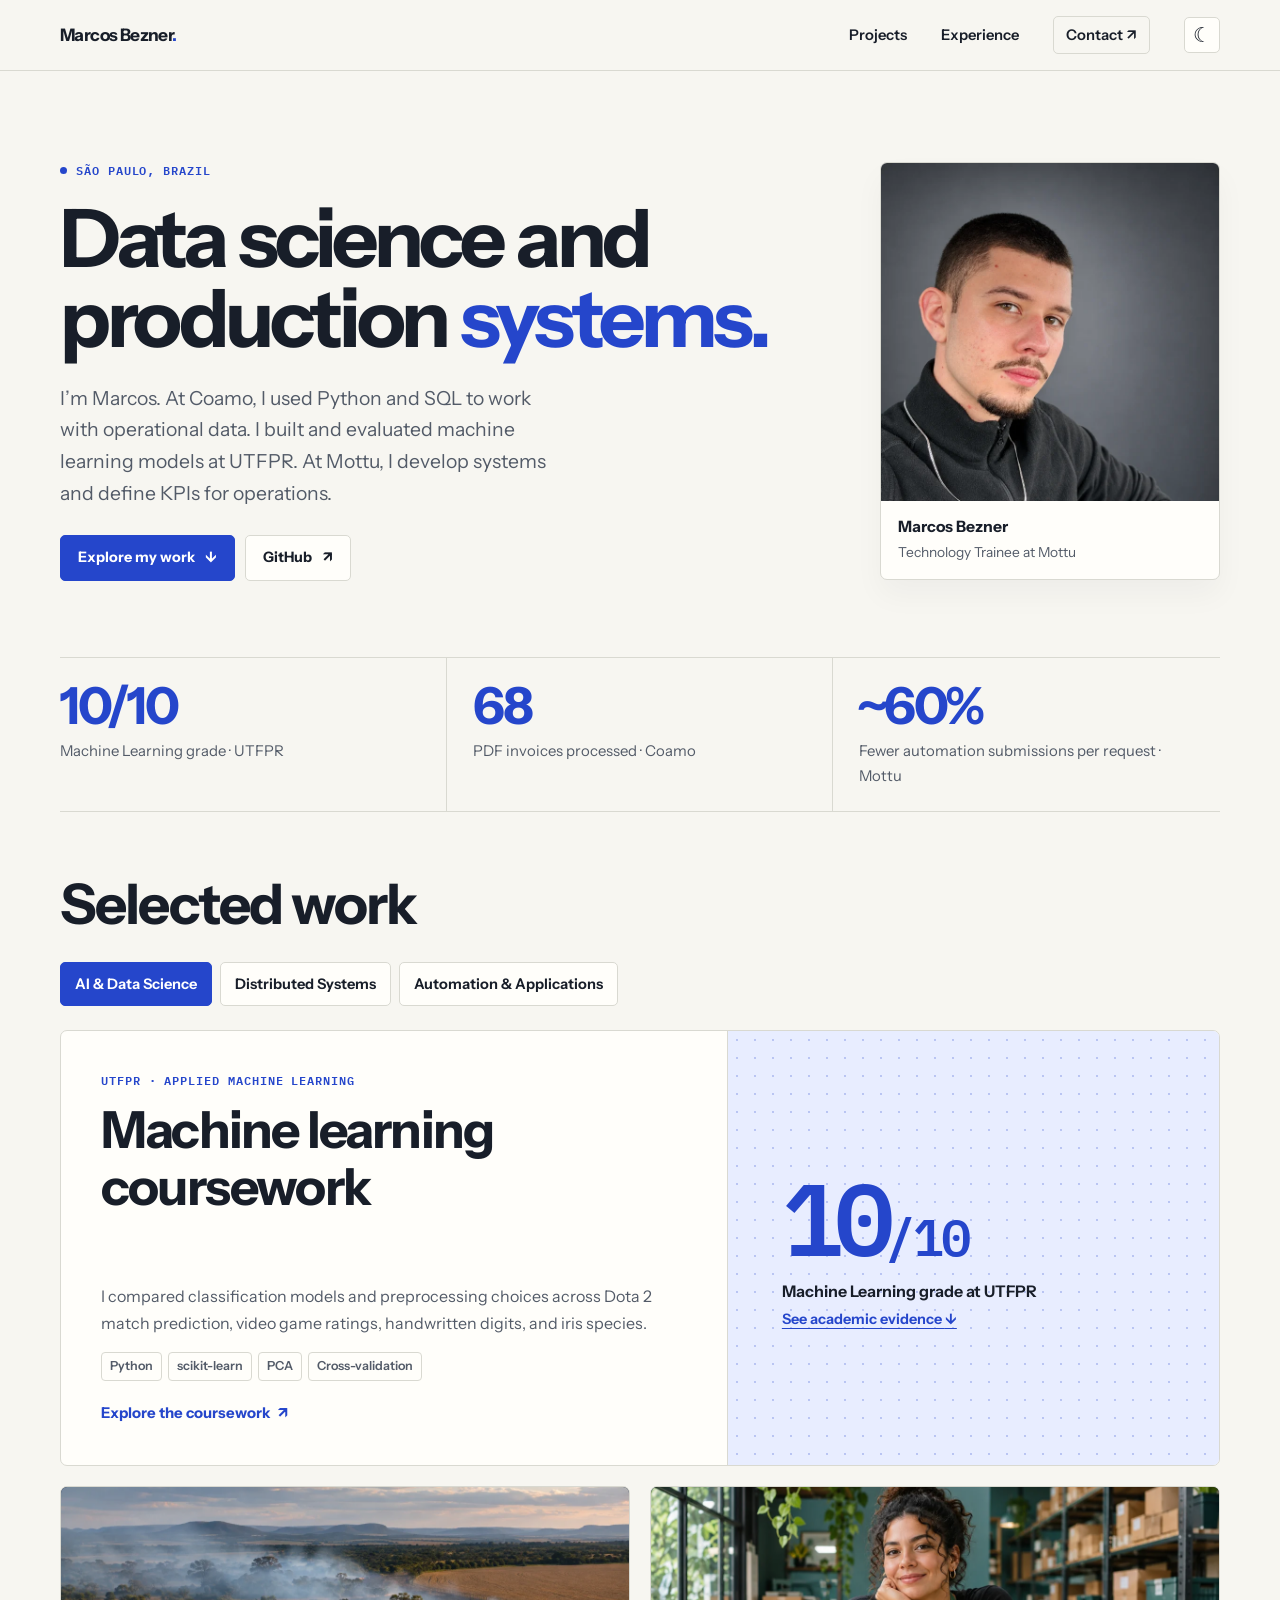
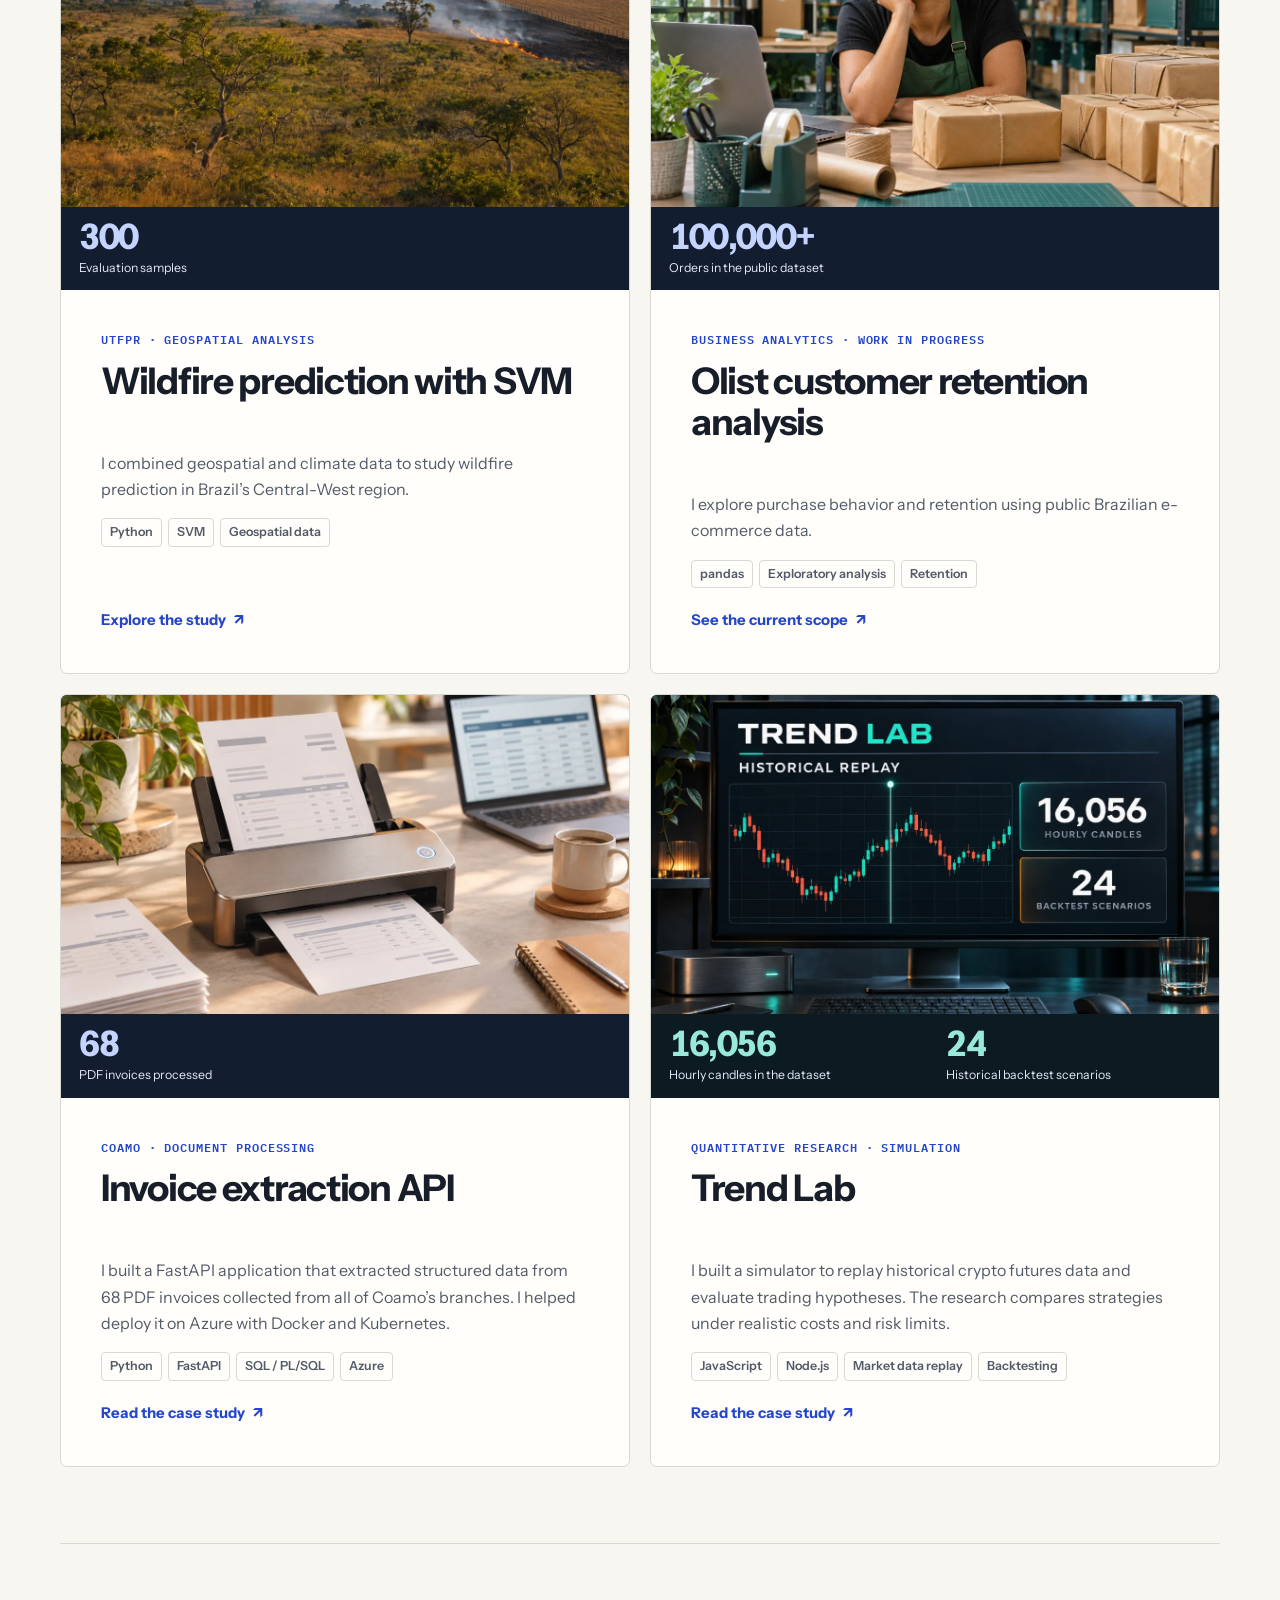
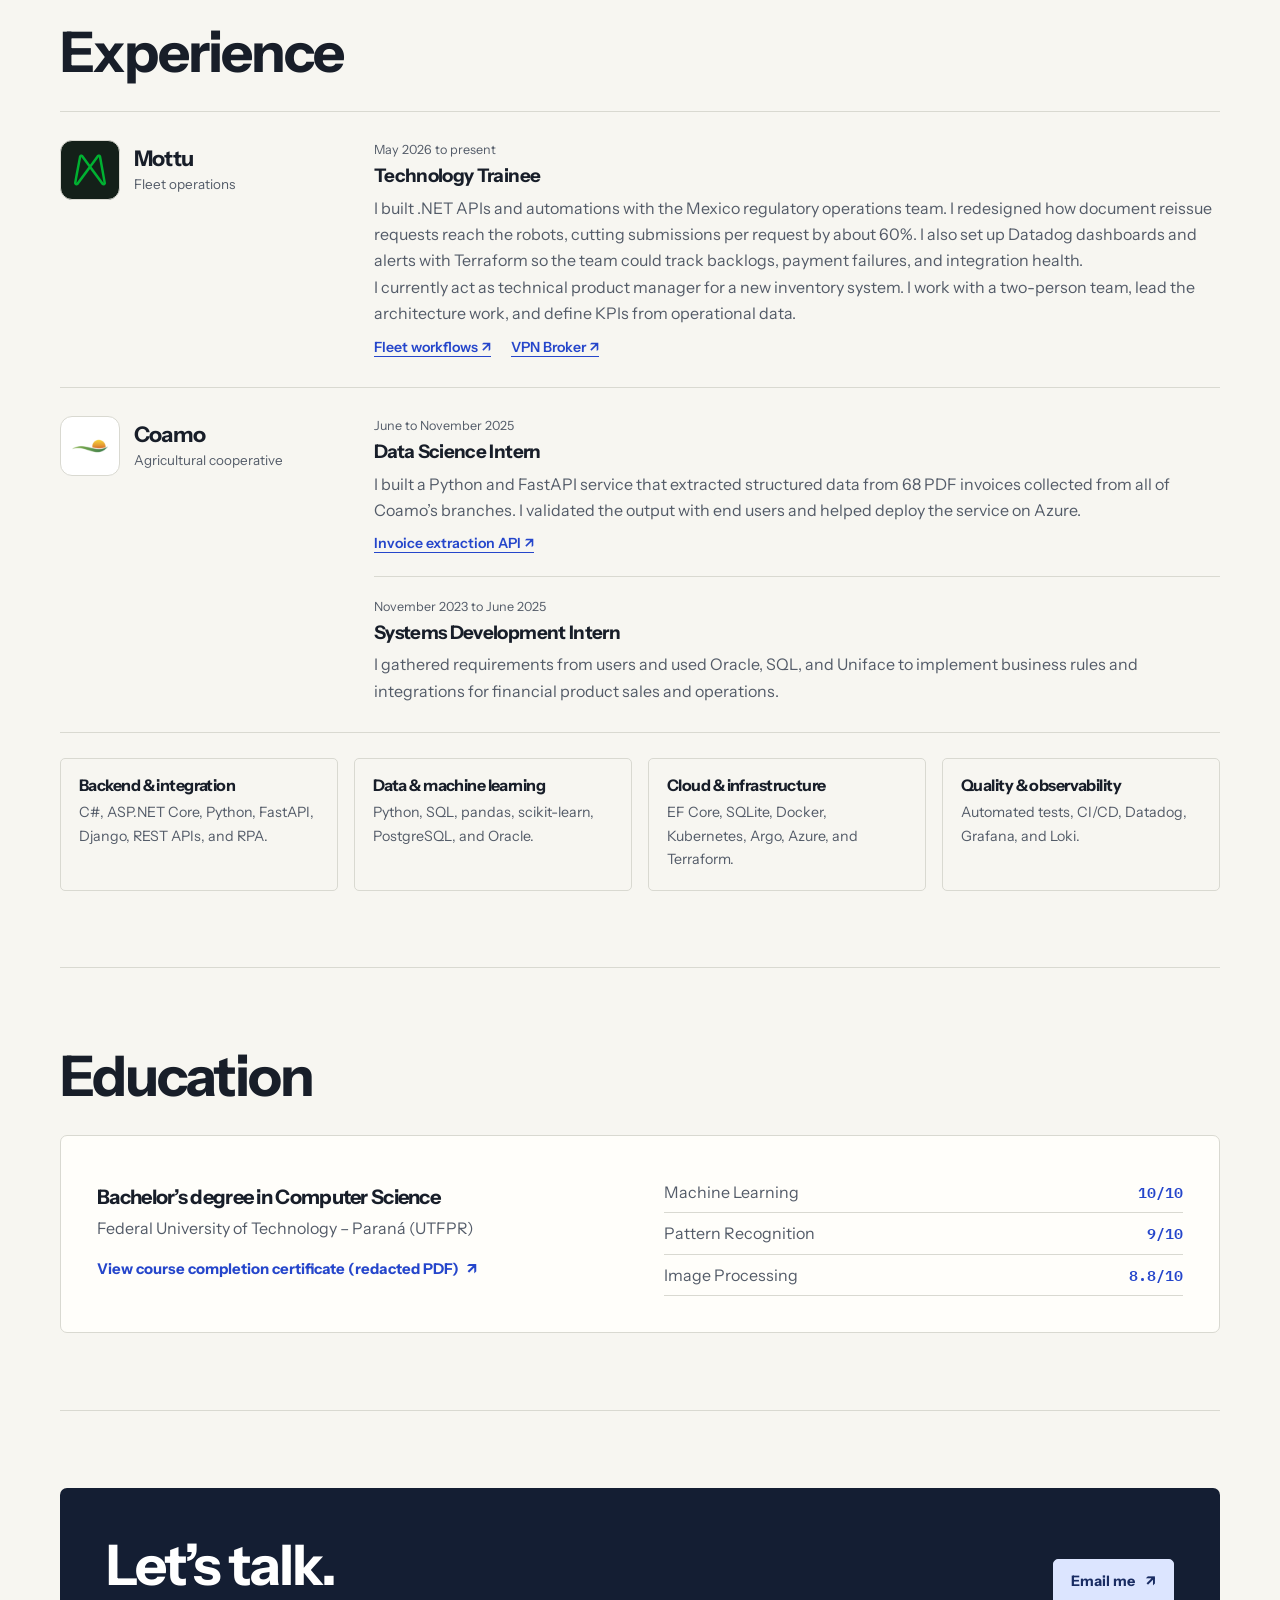
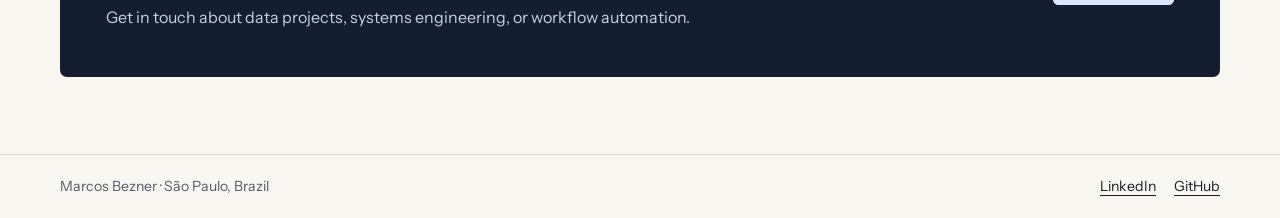
==== commit 01ca0f41: "Highlight distributed cloud integration experience" ====
--- a/index.html
+++ b/index.html
@@ -169,12 +169,13 @@
 
         <section class="topic-panel" id="distributed-systems" aria-labelledby="heading-distributed-systems">
           <h3 class="topic-heading" id="heading-distributed-systems">Distributed Systems</h3>
+          <p class="case-lead">I connect distributed services in the cloud through shared APIs and work with Kubernetes and Argo.</p>
           <div class="project-grid">
             <article class="project project-featured">
               <div class="project-body">
                 <p class="project-label">Mottu · Platform engineering</p>
                 <h4>VPN Broker</h4>
-                <p>I designed and built a shared API that provisions VPN profiles and credentials on demand. After a pilot in Mexico, the service reached six production Kubernetes deployments configured for VPN access in Brazil, Mexico, and the United States.</p>
+                <p>I designed and built a shared API so automation workloads running in Kubernetes could request VPN profiles and credentials on demand. After a pilot in Mexico, the service reached six production Kubernetes deployments configured for VPN access in Brazil, Mexico, and the United States.</p>
                 <ul class="tags" aria-label="Technologies">
                   <li>.NET 10</li><li>PostgreSQL</li><li>Kubernetes</li><li>OpenVPN</li>
                 </ul>
@@ -296,7 +297,7 @@
         <div class="skills-grid" id="services" aria-label="Technical skills">
           <div><h3>Backend &amp; integration</h3><p>C#, ASP.NET Core, Python, FastAPI, Django, REST APIs, and RPA.</p></div>
           <div><h3>Data &amp; machine learning</h3><p>Python, SQL, pandas, scikit-learn, PostgreSQL, and Oracle.</p></div>
-          <div><h3>Cloud &amp; infrastructure</h3><p>EF Core, SQLite, Docker, Kubernetes, Azure, and Terraform.</p></div>
+          <div><h3>Cloud &amp; infrastructure</h3><p>EF Core, SQLite, Docker, Kubernetes, Argo, Azure, and Terraform.</p></div>
           <div><h3>Quality &amp; observability</h3><p>Automated tests, CI/CD, Datadog, Grafana, and Loki.</p></div>
         </div>
       </section>
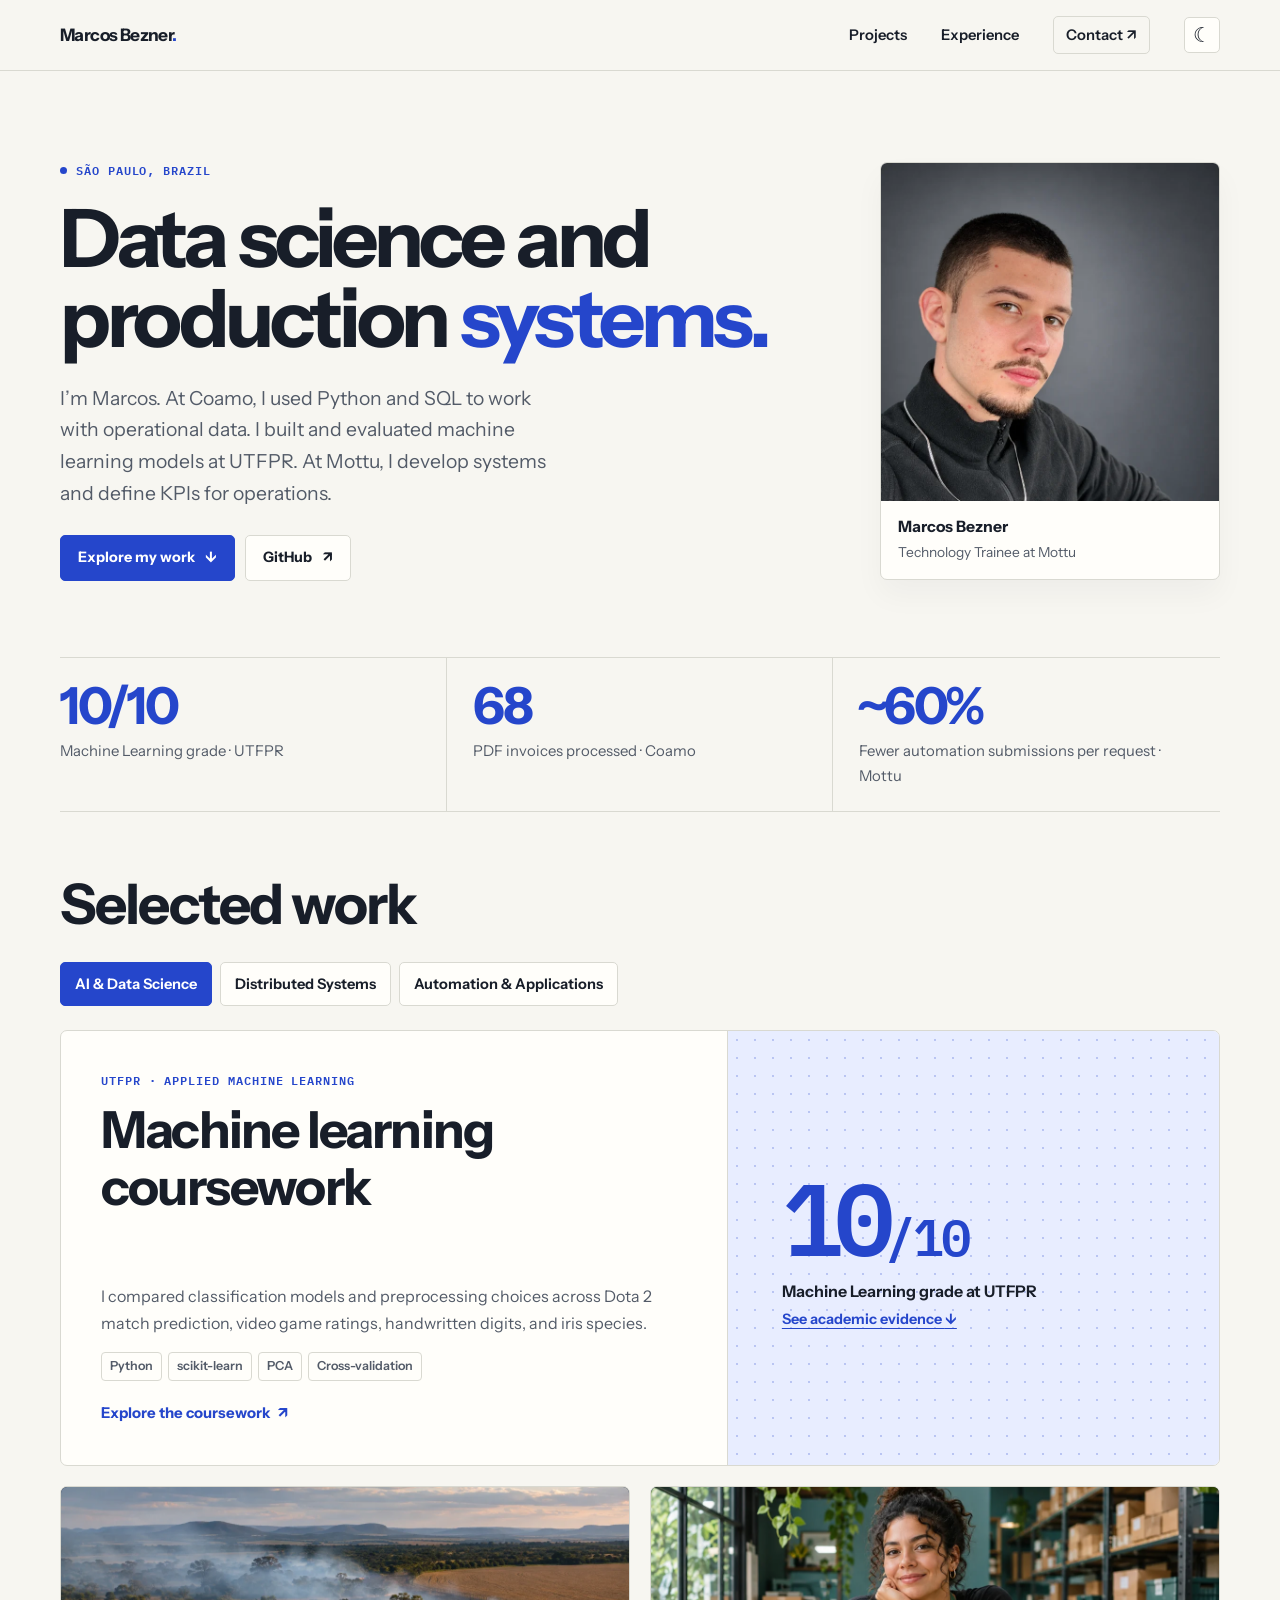
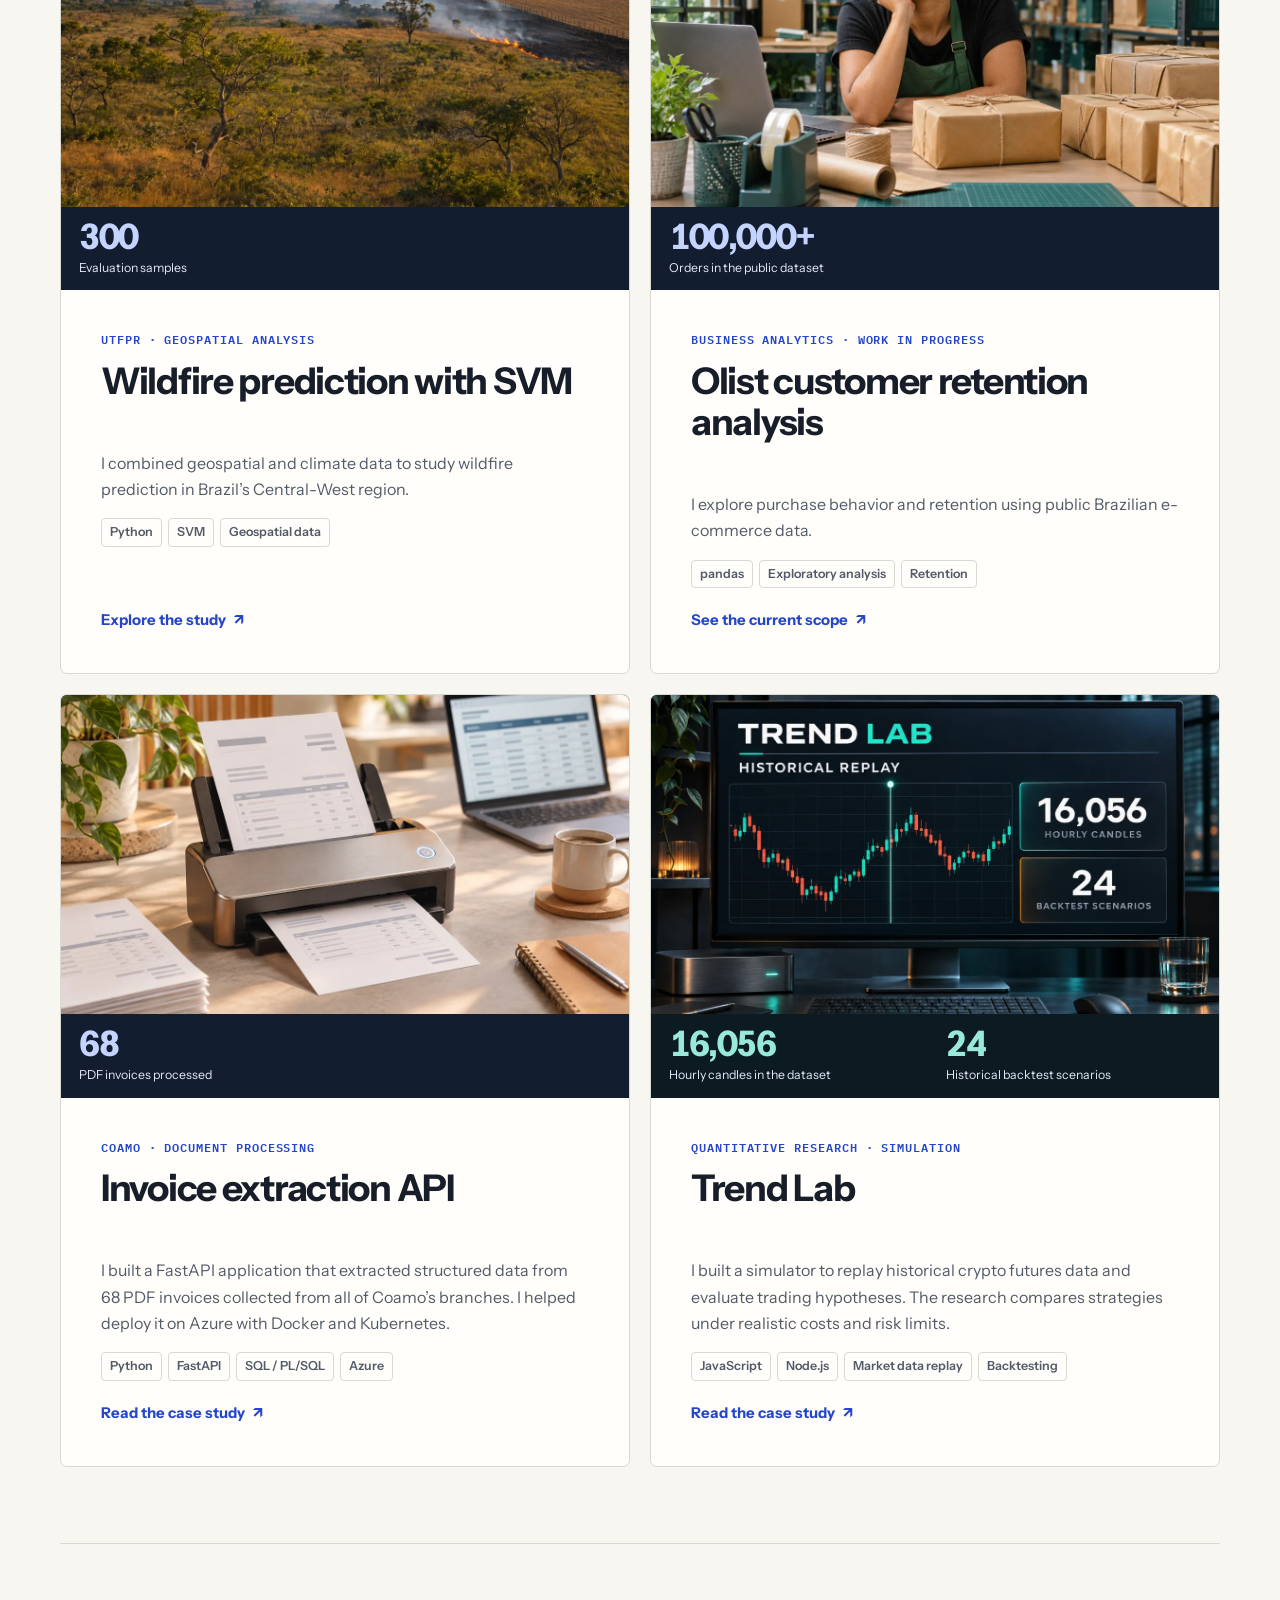
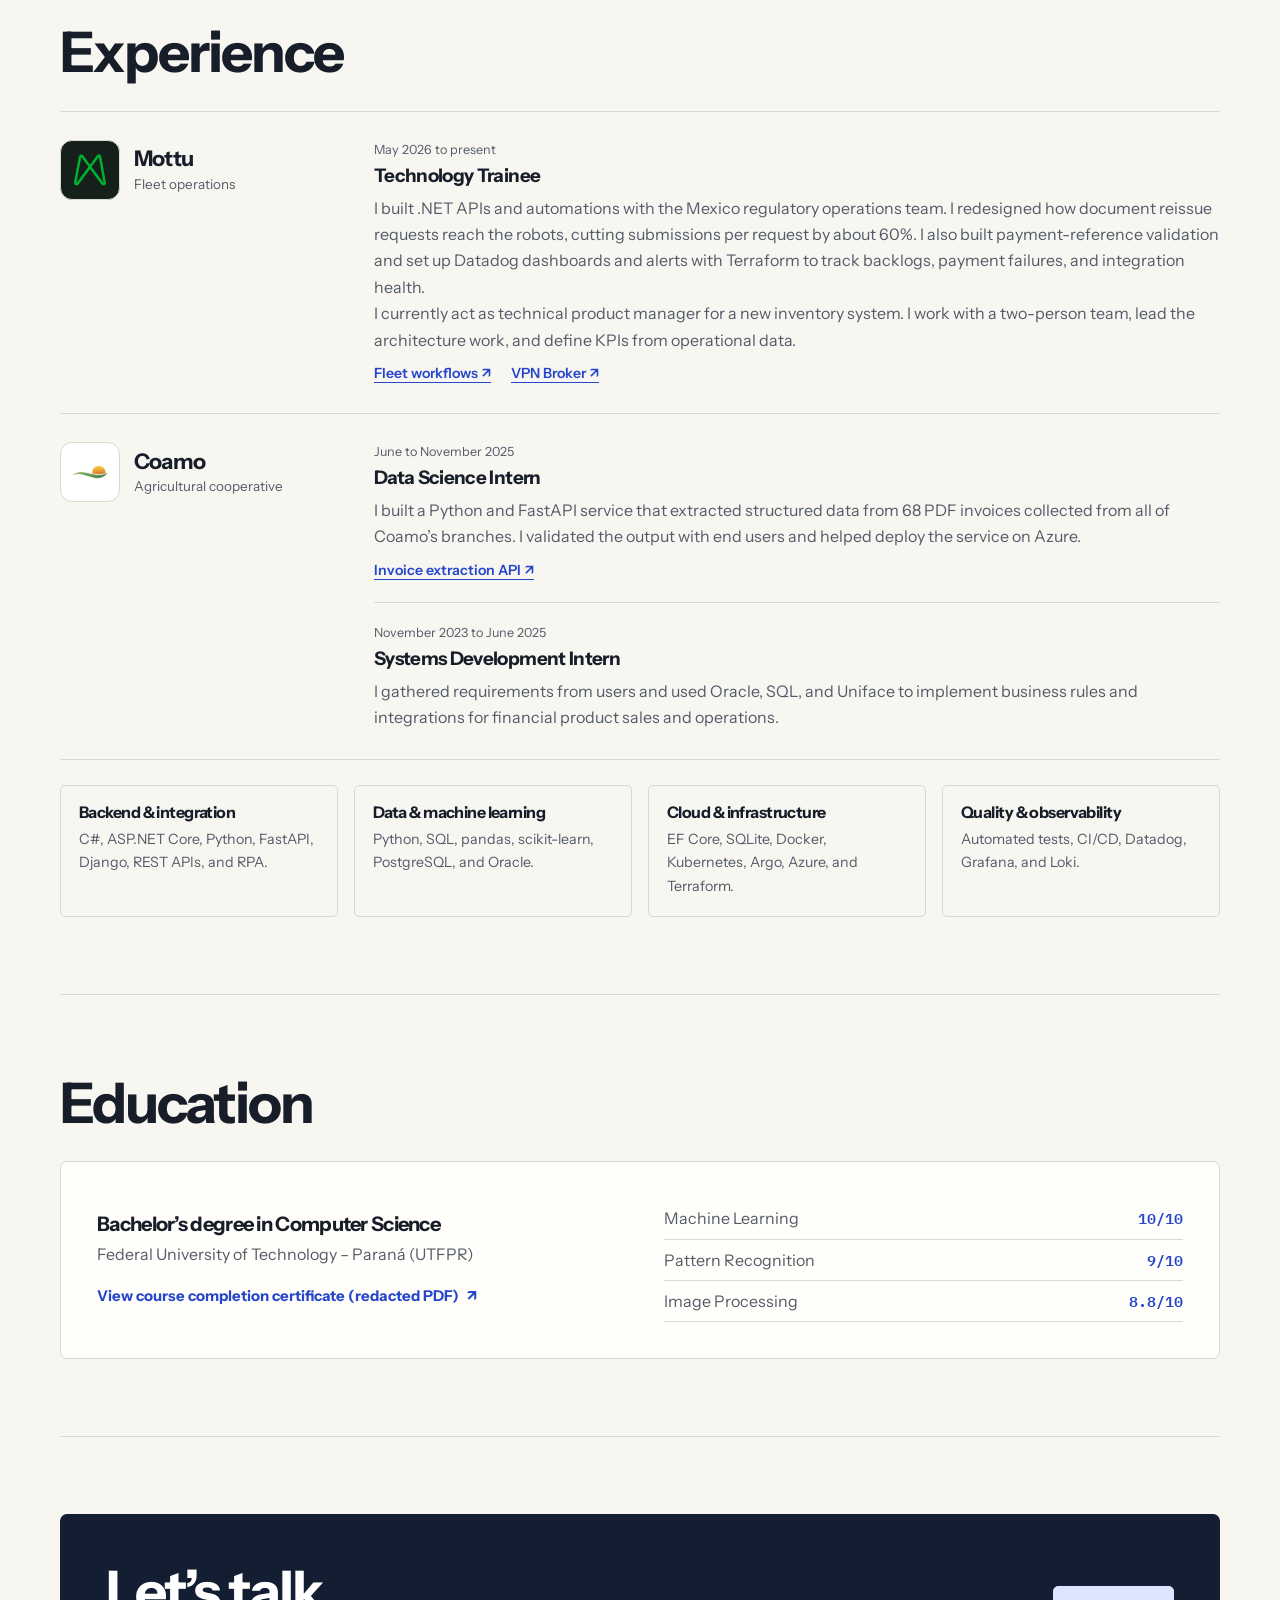
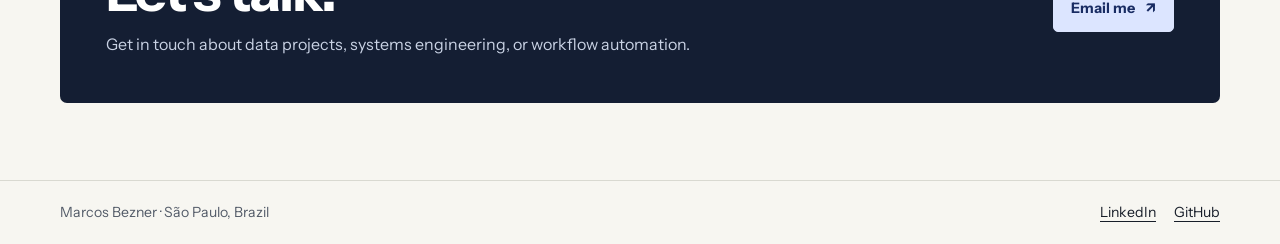
==== commit a1270117: "Clarify regulatory validation and platform monitoring" ====
--- a/index.html
+++ b/index.html
@@ -217,7 +217,7 @@
               <div class="project-body">
                 <p class="project-label">Mottu Mexico · Regulatory operations</p>
                 <h4>Fleet registration &amp; document reissue</h4>
-                <p>I build and maintain .NET and RPA workflows for vehicle registration, payments, and document reissue. I migrated cases from Pipefy and redesigned how requests reach the automation.</p>
+                <p>I build and maintain .NET and RPA workflows for vehicle registration, payments, and document reissue. I added payment-reference validation, migrated cases from Pipefy, and redesigned how requests reach the automation.</p>
                 <ul class="tags" aria-label="Technologies">
                   <li>C#/.NET</li><li>REST APIs</li><li>RPA</li><li>Datadog</li>
                 </ul>
@@ -262,7 +262,7 @@
               <div class="experience-role">
                 <p class="experience-date"><time datetime="2026-05">May 2026</time> to present</p>
                 <h4>Technology Trainee</h4>
-                <p>I built .NET APIs and automations with the Mexico regulatory operations team. I redesigned how document reissue requests reach the robots, cutting submissions per request by about 60%. I also set up Datadog dashboards and alerts with Terraform so the team could track backlogs, payment failures, and integration health.</p>
+                <p>I built .NET APIs and automations with the Mexico regulatory operations team. I redesigned how document reissue requests reach the robots, cutting submissions per request by about 60%. I also built payment-reference validation and set up Datadog dashboards and alerts with Terraform to track backlogs, payment failures, and integration health.</p>
                 <p>I currently act as technical product manager for a new inventory system. I work with a two-person team, lead the architecture work, and define KPIs from operational data.</p>
                 <div class="experience-links">
                   <a href="projects/mottu-regulatory.html">Fleet workflows <span aria-hidden="true">↗</span></a>
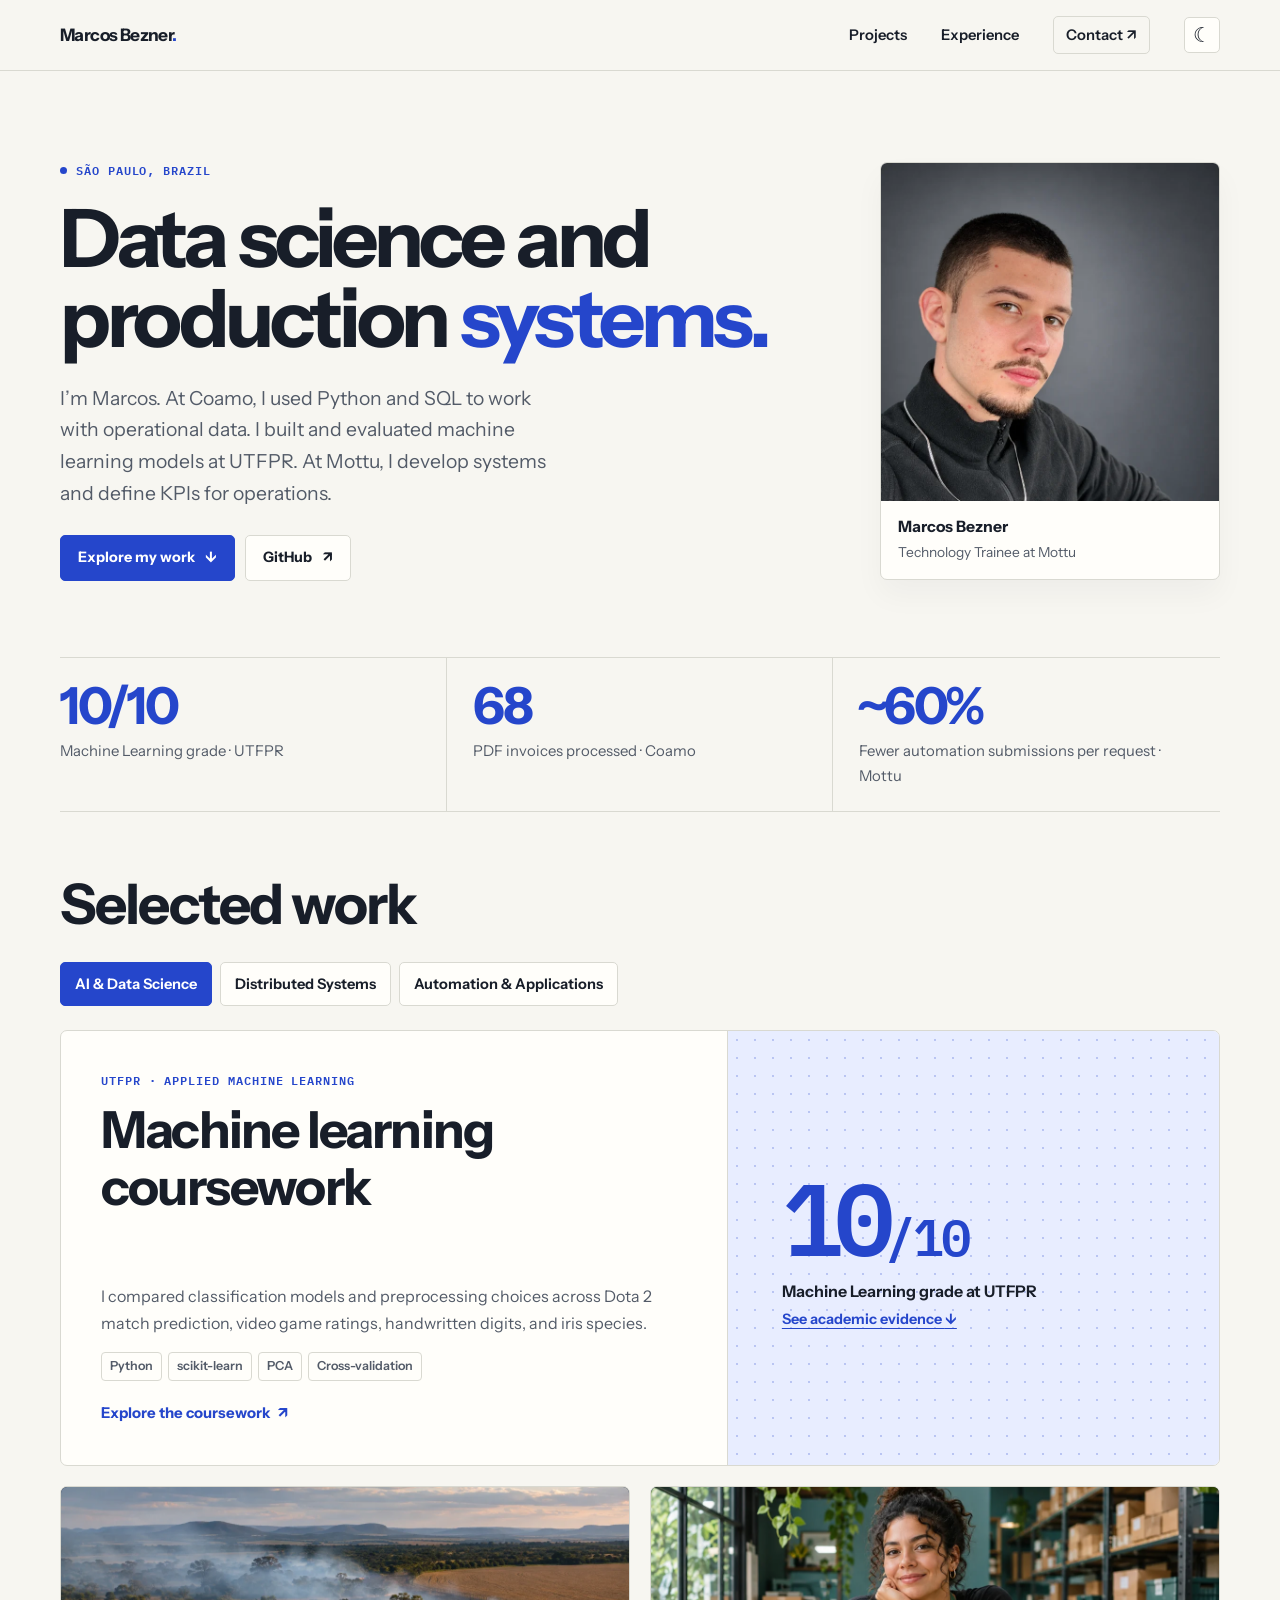
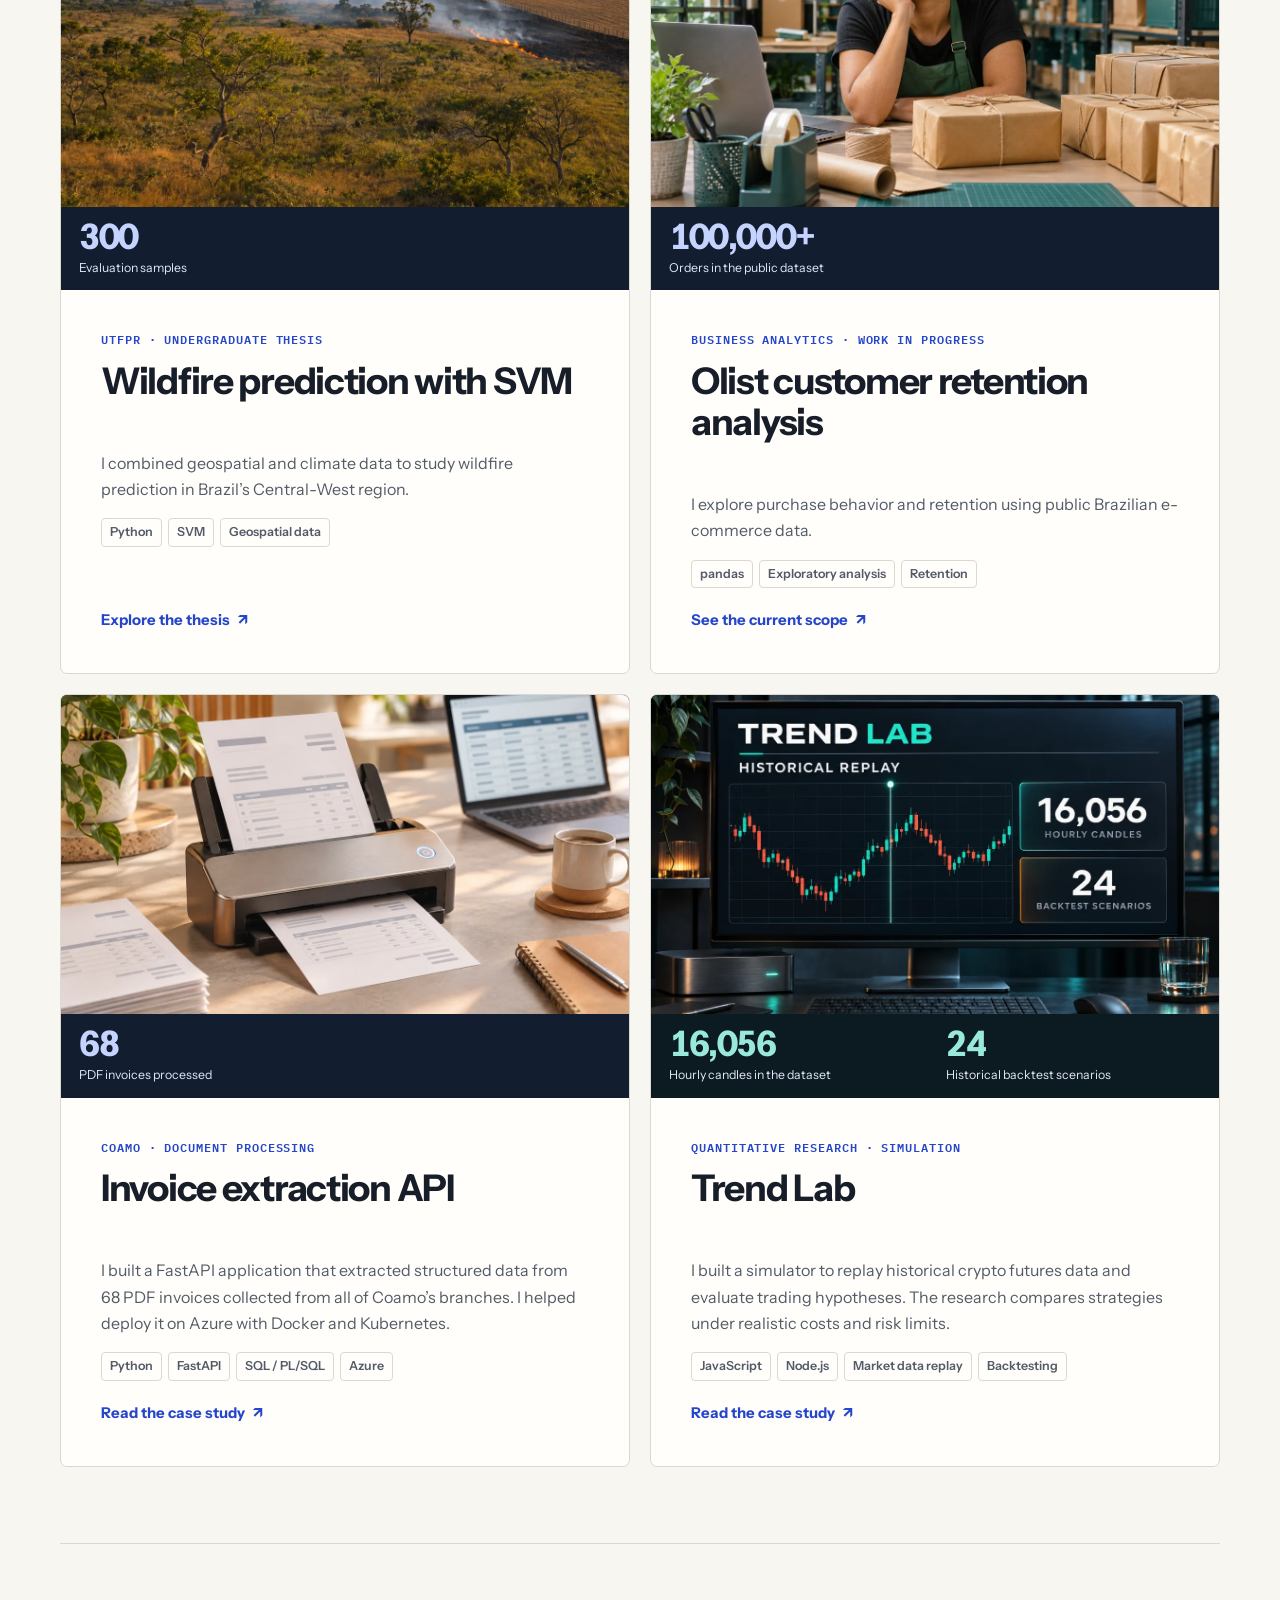
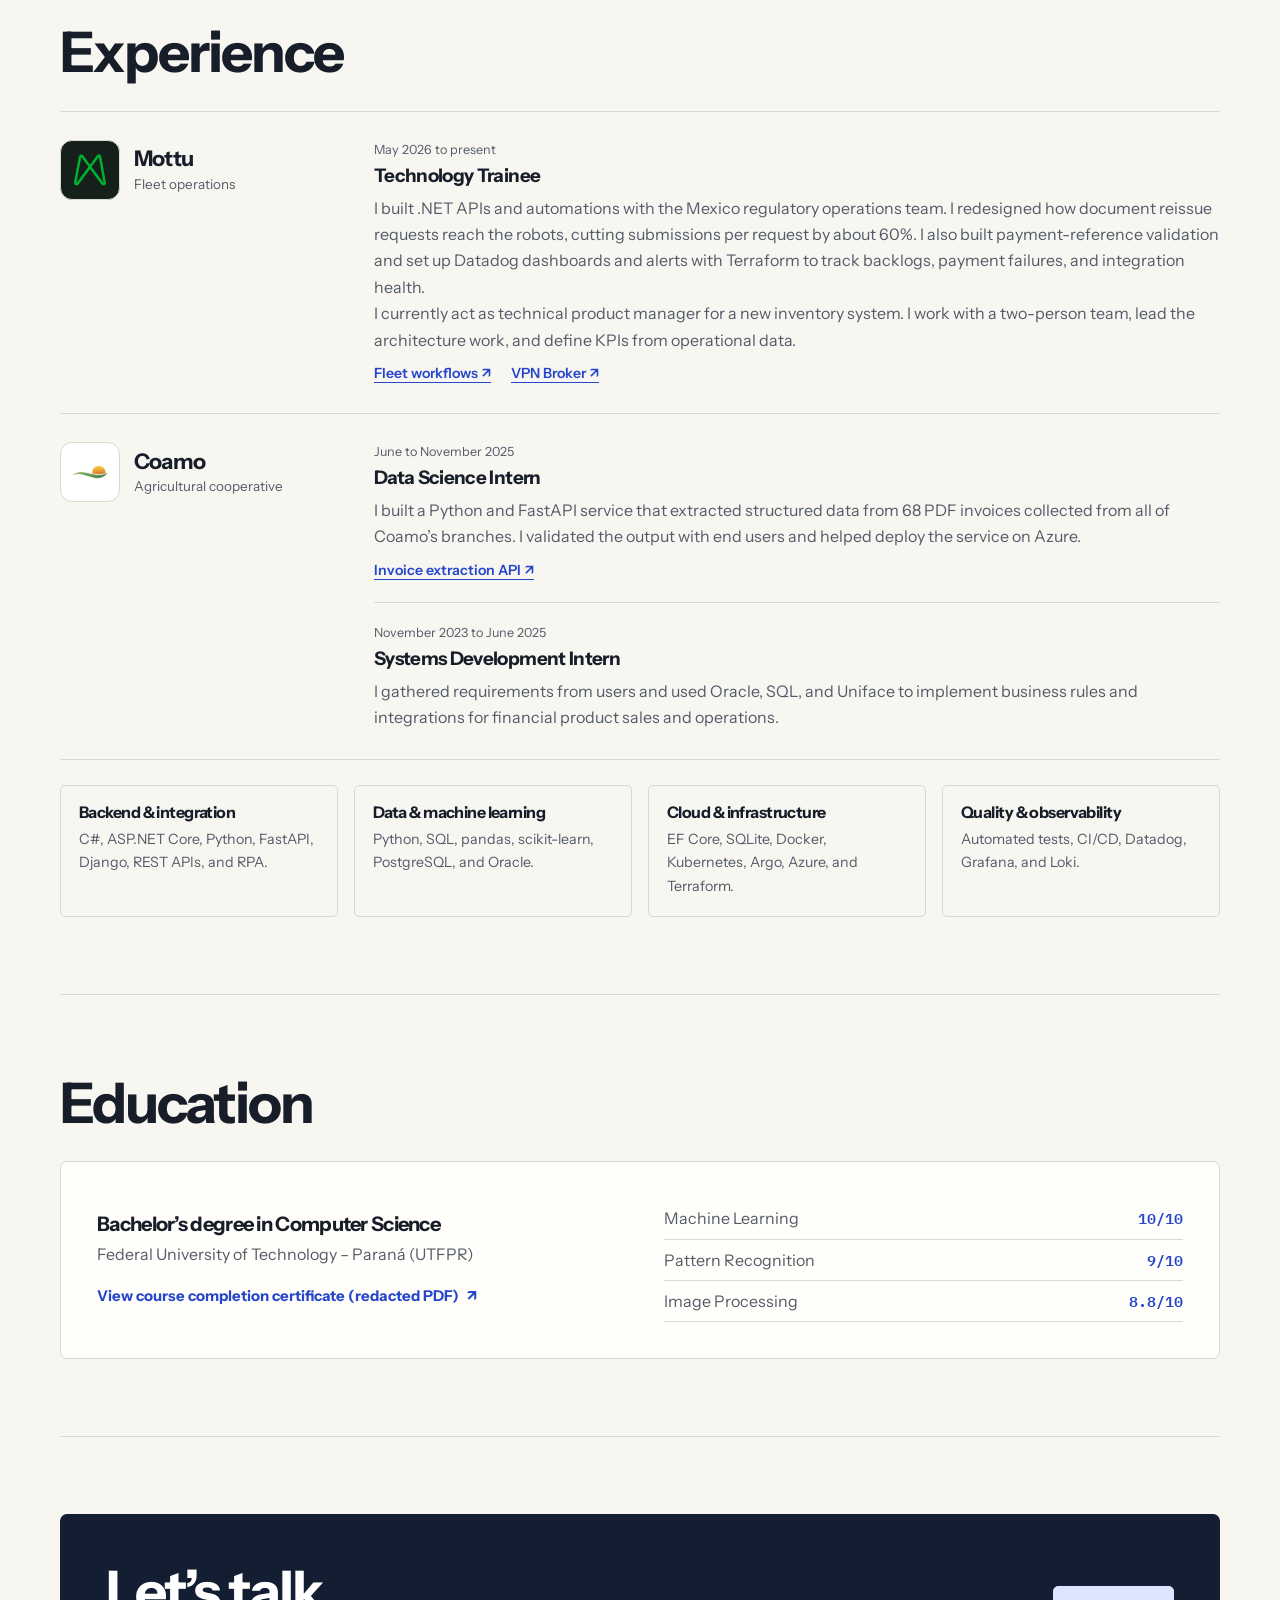
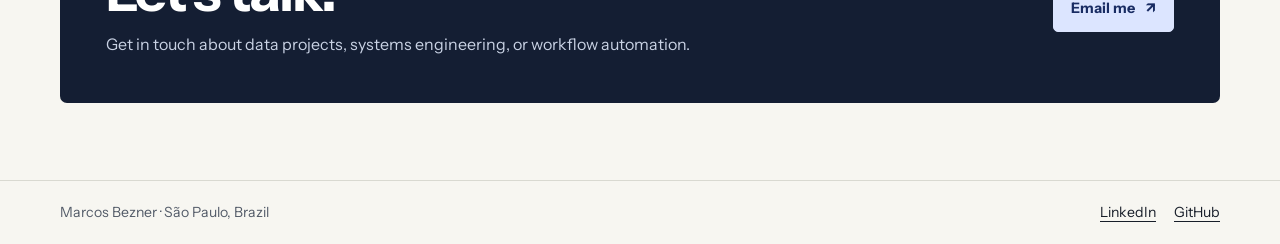
==== commit 07a11777: "Feature wildfire prediction as undergraduate thesis" ====
--- a/index.html
+++ b/index.html
@@ -104,11 +104,11 @@
                 </figcaption>
               </figure>
               <div class="project-body">
-                <p class="project-label">UTFPR · Geospatial analysis</p>
+                <p class="project-label">UTFPR · Undergraduate thesis</p>
                 <h4>Wildfire prediction with SVM</h4>
                 <p>I combined geospatial and climate data to study wildfire prediction in Brazil’s Central-West region.</p>
                 <ul class="tags" aria-label="Technologies and methods"><li>Python</li><li>SVM</li><li>Geospatial data</li></ul>
-                <a class="project-link" href="projects/wildfire.html">Explore the study <span aria-hidden="true">↗</span></a>
+                <a class="project-link" href="projects/wildfire.html">Explore the thesis <span aria-hidden="true">↗</span></a>
               </div>
             </article>
 
